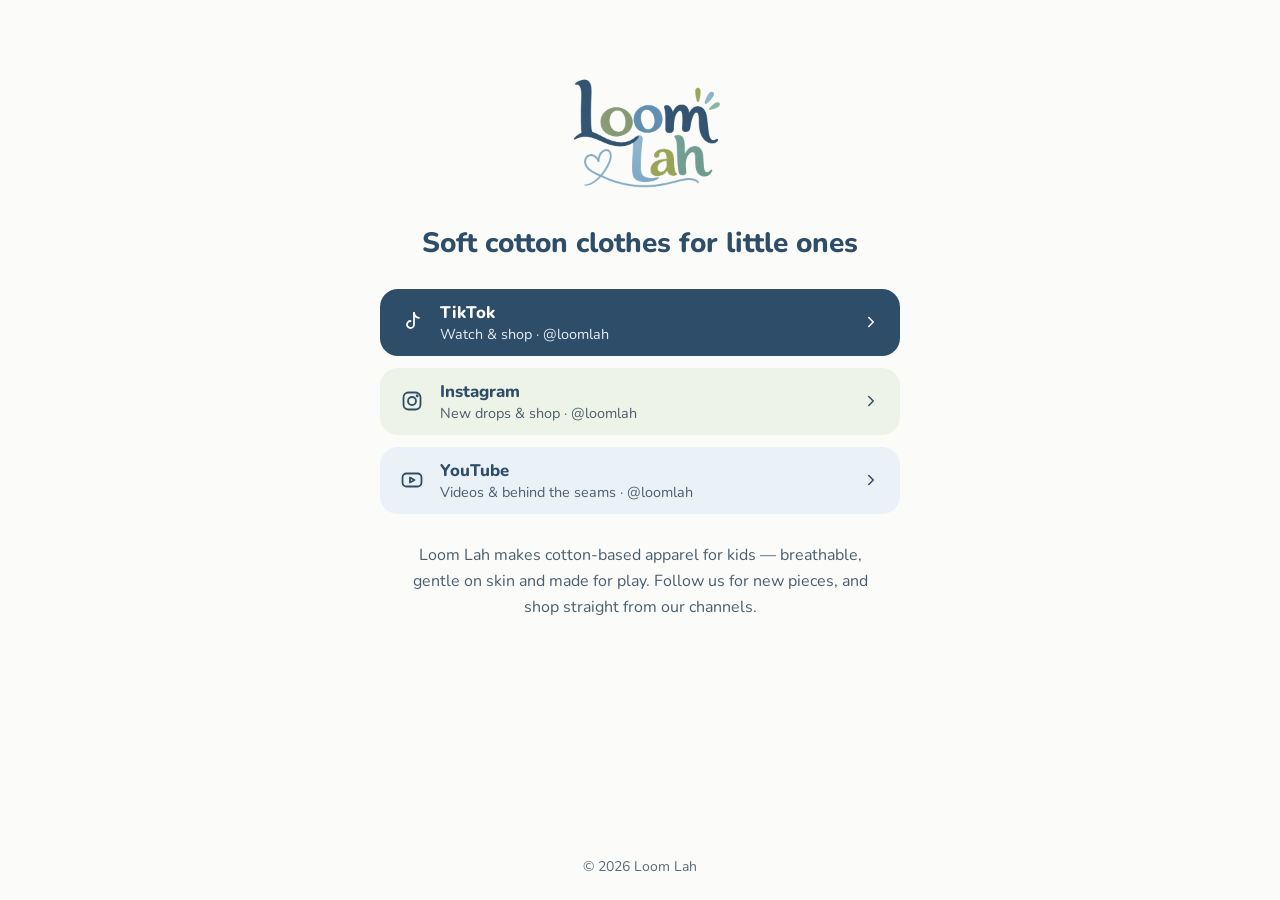
==== index.html @ f12053c3 "Static site" ====
<!doctype html>
<html lang="en">
<head>
<meta charset="utf-8">
<meta name="viewport" content="width=device-width, initial-scale=1">
<title>Loom Lah — Soft cotton clothes for kids</title>
<meta name="description" content="Loom Lah makes cotton-based apparel for kids. Follow and shop on TikTok, Instagram and YouTube.">
<link rel="icon" href="favicon.ico" sizes="any">
<link rel="icon" type="image/png" href="assets/favicon-32.png">
<link rel="apple-touch-icon" href="assets/apple-touch-icon.png">
<meta property="og:title" content="Loom Lah — Soft cotton clothes for kids">
<meta property="og:description" content="Cotton-based apparel for kids. Follow and shop on TikTok, Instagram and YouTube.">
<meta property="og:image" content="assets/og-image.png">
<meta property="og:type" content="website">
<meta name="twitter:card" content="summary_large_image">
<link rel="preconnect" href="https://fonts.googleapis.com">
<link rel="preconnect" href="https://fonts.gstatic.com" crossorigin>
<link rel="stylesheet" href="https://fonts.googleapis.com/css2?family=Nunito:wght@400;600;700;800&display=swap">
<style>
  :root{--ink:#2E4D69;--muted:#4A5E6E;--bg:#FBFCF9;--sage:#EEF3E8;--sky:#EAF1F7}
  *{box-sizing:border-box}
  body{margin:0;min-height:100vh;display:flex;flex-direction:column;background:var(--bg);color:var(--ink);font-family:'Nunito',system-ui,sans-serif}
  main{flex:1 0 auto;width:100%;max-width:560px;margin:0 auto;padding:48px 20px 40px;display:flex;flex-direction:column;align-items:center;gap:28px;text-align:center}
  .logo{width:160px;height:auto;display:block}
  h1{margin:0;font-size:1.75rem;line-height:1.25;font-weight:800}
  nav{width:100%;display:flex;flex-direction:column;gap:12px}
  .ch{display:flex;align-items:center;gap:16px;min-height:64px;padding:12px 20px;border-radius:18px;text-decoration:none;text-align:left;color:var(--ink);transition:transform .15s ease,box-shadow .15s ease}
  .ch:hover{transform:translateY(-2px);box-shadow:0 6px 18px rgba(46,77,105,.12)}
  .ch:focus-visible{outline:3px solid #8FB4D1;outline-offset:3px}
  .ch.primary{background:var(--ink);color:#fff}
  .ch.sage{background:var(--sage)}
  .ch.sky{background:var(--sky)}
  .ch svg{flex:none}
  .txt{flex:1;display:flex;flex-direction:column}
  .name{font-weight:800;font-size:1.05rem}
  .sub{font-size:.9rem;color:var(--muted)}
  .primary .sub{color:#E6EEF5}
  p{margin:0;font-size:1rem;line-height:1.65;color:var(--muted);max-width:460px}
  footer{padding:24px 20px;text-align:center;font-size:.875rem;color:#5A6B78}
  @media (prefers-reduced-motion:reduce){.ch{transition:none}.ch:hover{transform:none}}
</style>
</head>
<body>
<main>
  <img class="logo" src="assets/logo.png" alt="Loom Lah" width="160">
  <h1>Soft cotton clothes for little ones</h1>

  <nav aria-label="Loom Lah channels">
    <a class="ch primary" href="https://www.tiktok.com/@loomlah" target="_blank" rel="noopener">
      <svg width="24" height="24" viewBox="0 0 24 24" fill="none" stroke="currentColor" stroke-width="1.8" stroke-linecap="round" stroke-linejoin="round" aria-hidden="true"><path d="M14 3v11.5a3.5 3.5 0 1 1-3.5-3.5"/><path d="M14 3c.4 2.8 2.2 4.5 5 4.8"/></svg>
      <span class="txt"><span class="name">TikTok</span><span class="sub">Watch &amp; shop · @loomlah</span></span>
      <svg width="18" height="18" viewBox="0 0 24 24" fill="none" stroke="currentColor" stroke-width="2" stroke-linecap="round" stroke-linejoin="round" aria-hidden="true"><path d="M9 6l6 6-6 6"/></svg>
    </a>
    <a class="ch sage" href="https://www.instagram.com/loomlah" target="_blank" rel="noopener">
      <svg width="24" height="24" viewBox="0 0 24 24" fill="none" stroke="currentColor" stroke-width="1.8" stroke-linecap="round" stroke-linejoin="round" aria-hidden="true"><rect x="3.5" y="3.5" width="17" height="17" rx="5"/><circle cx="12" cy="12" r="4"/><circle cx="17.2" cy="6.8" r="0.6"/></svg>
      <span class="txt"><span class="name">Instagram</span><span class="sub">New drops &amp; shop · @loomlah</span></span>
      <svg width="18" height="18" viewBox="0 0 24 24" fill="none" stroke="currentColor" stroke-width="2" stroke-linecap="round" stroke-linejoin="round" aria-hidden="true"><path d="M9 6l6 6-6 6"/></svg>
    </a>
    <a class="ch sky" href="https://www.youtube.com/@loomlah" target="_blank" rel="noopener">
      <svg width="24" height="24" viewBox="0 0 24 24" fill="none" stroke="currentColor" stroke-width="1.8" stroke-linecap="round" stroke-linejoin="round" aria-hidden="true"><rect x="2.5" y="5.5" width="19" height="13" rx="4"/><path d="M10 9.5v5l4.5-2.5z"/></svg>
      <span class="txt"><span class="name">YouTube</span><span class="sub">Videos &amp; behind the seams · @loomlah</span></span>
      <svg width="18" height="18" viewBox="0 0 24 24" fill="none" stroke="currentColor" stroke-width="2" stroke-linecap="round" stroke-linejoin="round" aria-hidden="true"><path d="M9 6l6 6-6 6"/></svg>
    </a>
  </nav>

  <p>Loom Lah makes cotton-based apparel for kids — breathable, gentle on skin and made for play. Follow us for new pieces, and shop straight from our channels.</p>
</main>
<footer>© 2026 Loom Lah</footer>
</body>
</html>
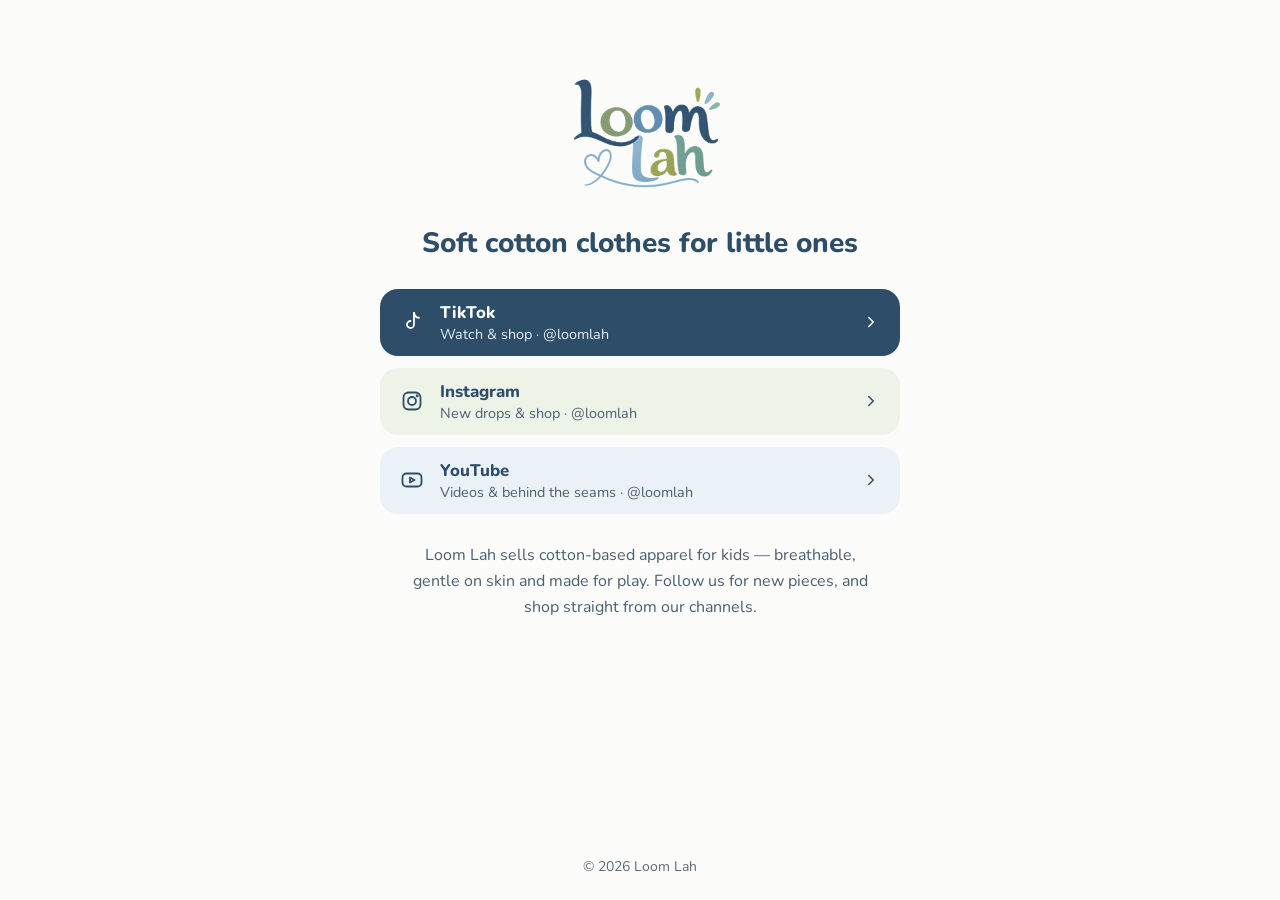
==== commit 3f4ab765: "Update index.html" ====
--- a/index.html
+++ b/index.html
@@ -63,7 +63,7 @@
     </a>
   </nav>
 
-  <p>Loom Lah makes cotton-based apparel for kids — breathable, gentle on skin and made for play. Follow us for new pieces, and shop straight from our channels.</p>
+  <p>Loom Lah sells cotton-based apparel for kids — breathable, gentle on skin and made for play. Follow us for new pieces, and shop straight from our channels.</p>
 </main>
 <footer>© 2026 Loom Lah</footer>
 </body>
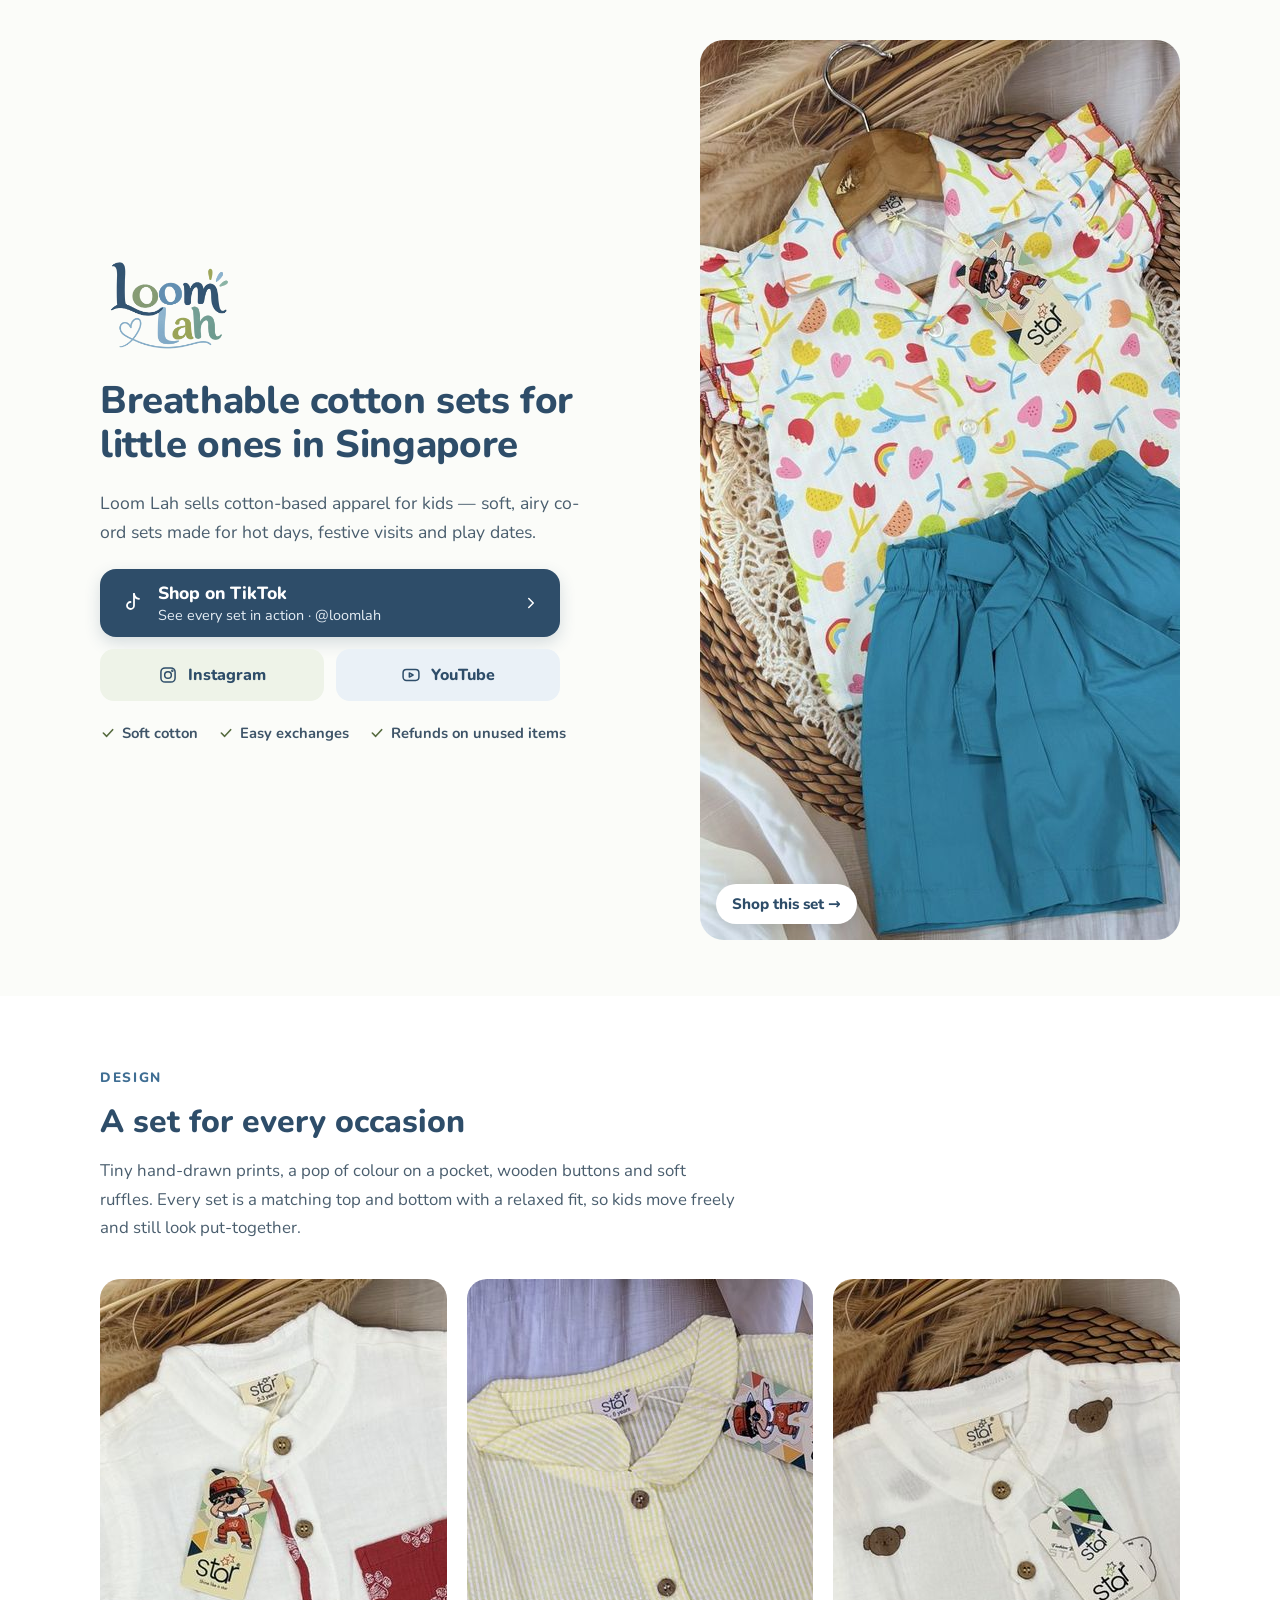
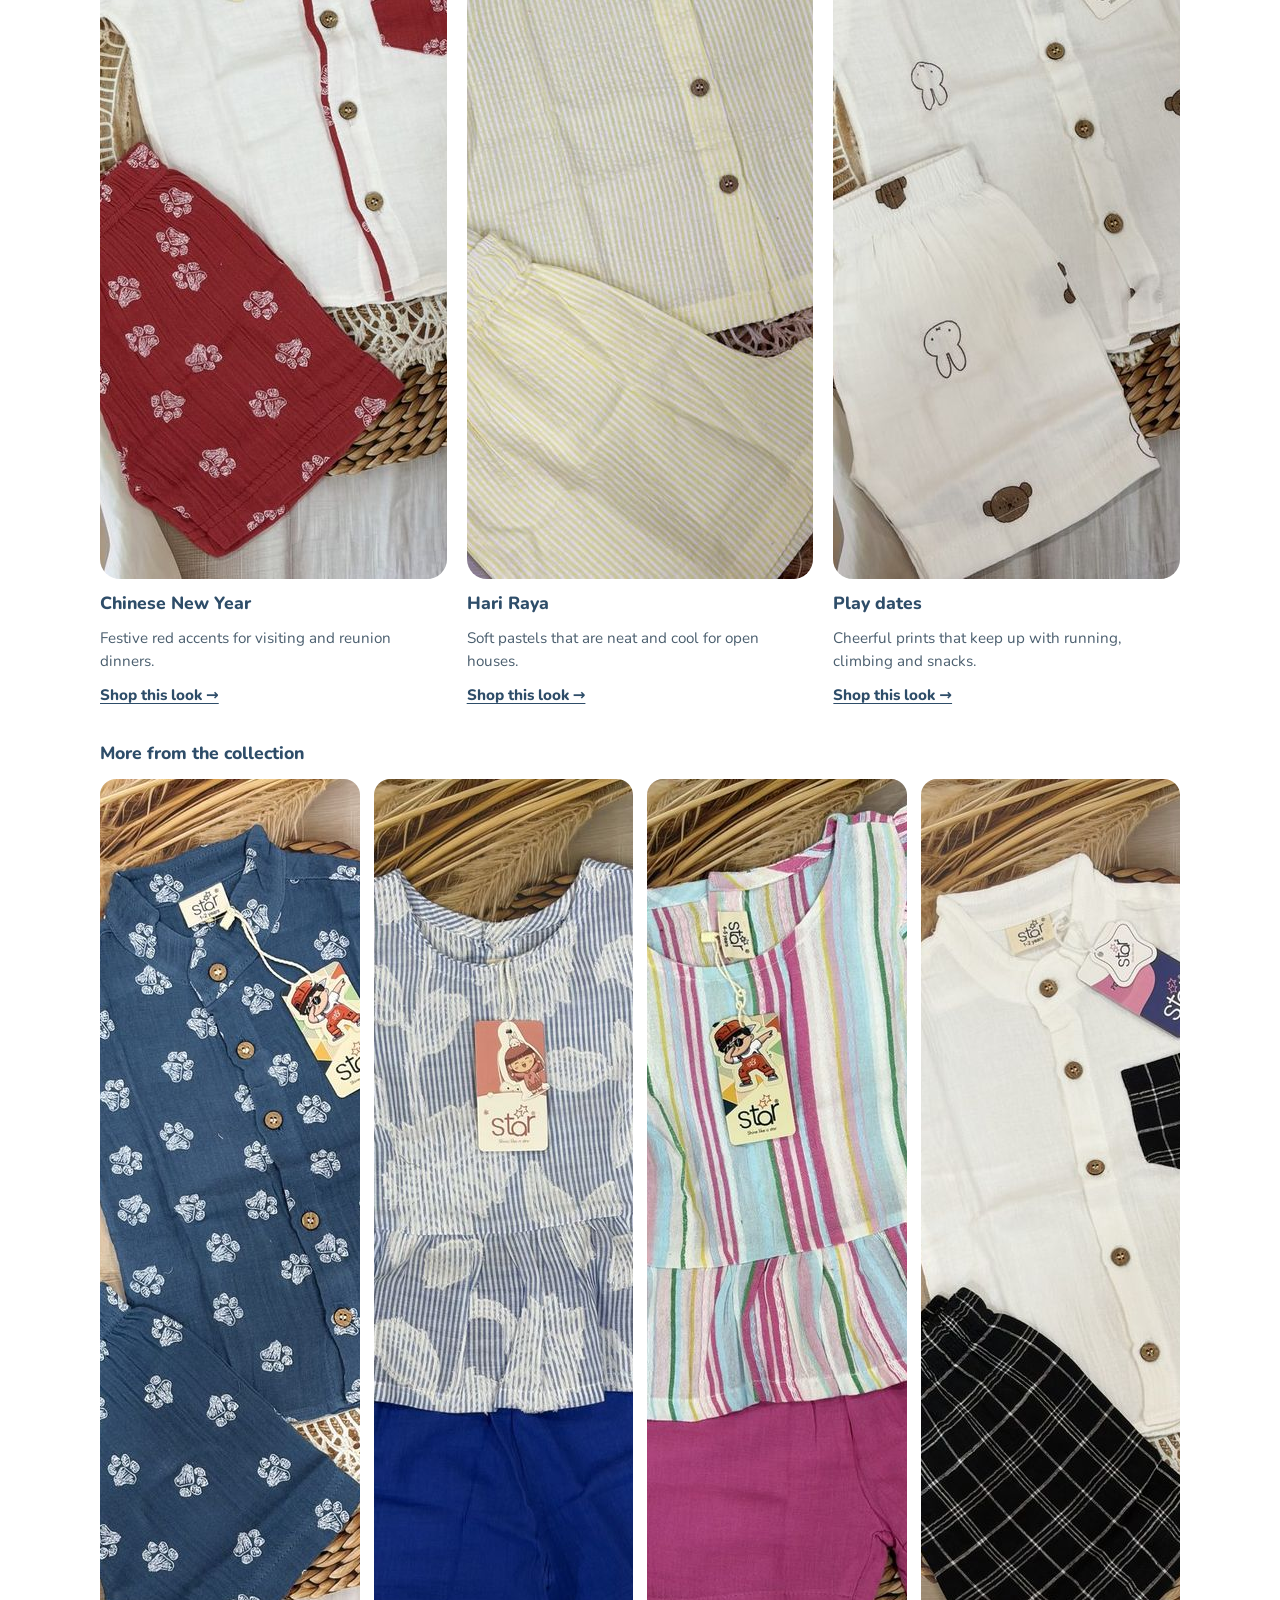
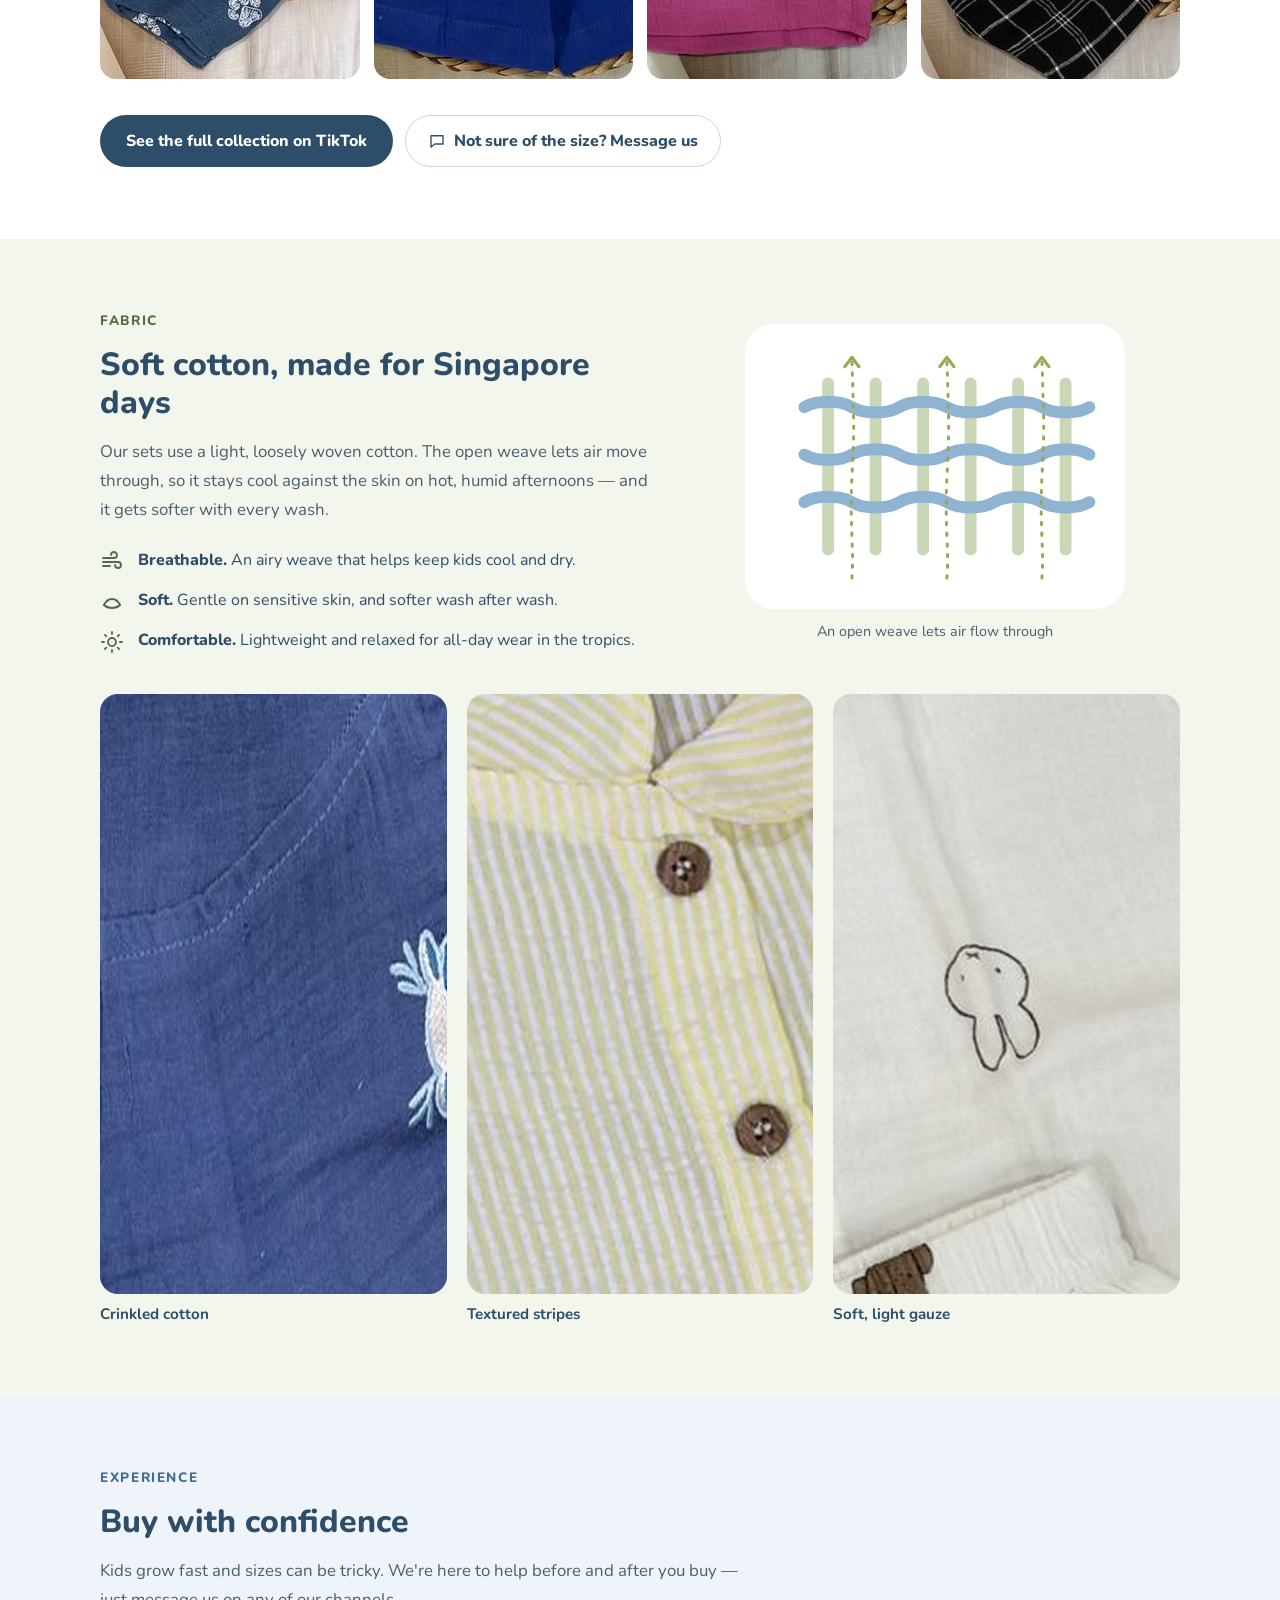
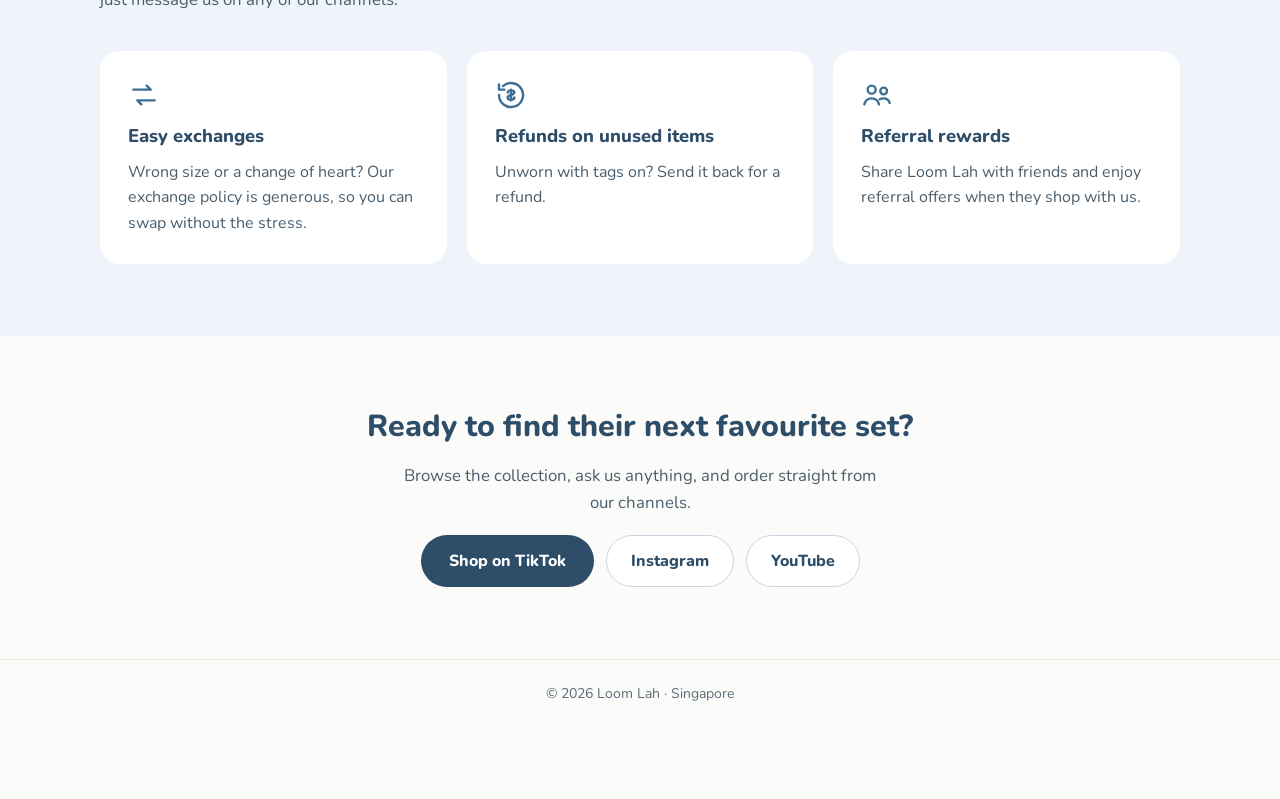
==== commit 2ab91757: "Site optimized for conversion" ====
--- a/index.html
+++ b/index.html
@@ -3,68 +3,204 @@
 <head>
 <meta charset="utf-8">
 <meta name="viewport" content="width=device-width, initial-scale=1">
-<title>Loom Lah — Soft cotton clothes for kids</title>
-<meta name="description" content="Loom Lah makes cotton-based apparel for kids. Follow and shop on TikTok, Instagram and YouTube.">
+<title>Loom Lah — Breathable cotton sets for kids in Singapore</title>
+<meta name="description" content="Soft, breathable cotton co-ord sets for kids in Singapore — for CNY, Hari Raya and play dates. Easy exchanges. Shop on TikTok and Instagram.">
 <link rel="icon" href="favicon.ico" sizes="any">
 <link rel="icon" type="image/png" href="assets/favicon-32.png">
 <link rel="apple-touch-icon" href="assets/apple-touch-icon.png">
-<meta property="og:title" content="Loom Lah — Soft cotton clothes for kids">
-<meta property="og:description" content="Cotton-based apparel for kids. Follow and shop on TikTok, Instagram and YouTube.">
-<meta property="og:image" content="assets/og-image.png">
+<meta name="theme-color" content="#2E4D69">
+<!-- Replace https://YOUR-DOMAIN with your real address so link previews show the image -->
+<link rel="canonical" href="https://YOUR-DOMAIN/">
+<meta property="og:url" content="https://YOUR-DOMAIN/">
+<meta property="og:title" content="Loom Lah — Breathable cotton sets for kids">
+<meta property="og:description" content="Soft cotton co-ord sets for kids in Singapore. Shop on TikTok and Instagram.">
+<meta property="og:image" content="https://YOUR-DOMAIN/assets/og-image.png">
 <meta property="og:type" content="website">
 <meta name="twitter:card" content="summary_large_image">
+<link rel="preload" as="image" href="assets/img/playdate-fruit-set.jpg" fetchpriority="high">
 <link rel="preconnect" href="https://fonts.googleapis.com">
 <link rel="preconnect" href="https://fonts.gstatic.com" crossorigin>
 <link rel="stylesheet" href="https://fonts.googleapis.com/css2?family=Nunito:wght@400;600;700;800&display=swap">
+<script type="application/ld+json">
+{"@context":"https://schema.org","@type":"ClothingStore","name":"Loom Lah","description":"Cotton-based apparel for kids","areaServed":"Singapore","logo":"https://YOUR-DOMAIN/assets/logo.png","sameAs":["https://www.tiktok.com/@loomlah","https://www.instagram.com/loomlah","https://www.youtube.com/@loomlah"]}
+</script>
+<!-- ANALYTICS: paste your Google Analytics or Plausible snippet here.
+     Every shop/social button carries data-cta="tiktok|instagram|instagram_dm|youtube",
+     and the script at the bottom of the page reports each click as a "cta_click" event. -->
 <style>
-  :root{--ink:#2E4D69;--muted:#4A5E6E;--bg:#FBFCF9;--sage:#EEF3E8;--sky:#EAF1F7}
-  *{box-sizing:border-box}
-  body{margin:0;min-height:100vh;display:flex;flex-direction:column;background:var(--bg);color:var(--ink);font-family:'Nunito',system-ui,sans-serif}
-  main{flex:1 0 auto;width:100%;max-width:560px;margin:0 auto;padding:48px 20px 40px;display:flex;flex-direction:column;align-items:center;gap:28px;text-align:center}
-  .logo{width:160px;height:auto;display:block}
-  h1{margin:0;font-size:1.75rem;line-height:1.25;font-weight:800}
-  nav{width:100%;display:flex;flex-direction:column;gap:12px}
-  .ch{display:flex;align-items:center;gap:16px;min-height:64px;padding:12px 20px;border-radius:18px;text-decoration:none;text-align:left;color:var(--ink);transition:transform .15s ease,box-shadow .15s ease}
-  .ch:hover{transform:translateY(-2px);box-shadow:0 6px 18px rgba(46,77,105,.12)}
-  .ch:focus-visible{outline:3px solid #8FB4D1;outline-offset:3px}
-  .ch.primary{background:var(--ink);color:#fff}
-  .ch.sage{background:var(--sage)}
-  .ch.sky{background:var(--sky)}
-  .ch svg{flex:none}
-  .txt{flex:1;display:flex;flex-direction:column}
-  .name{font-weight:800;font-size:1.05rem}
-  .sub{font-size:.9rem;color:var(--muted)}
-  .primary .sub{color:#E6EEF5}
-  p{margin:0;font-size:1rem;line-height:1.65;color:var(--muted);max-width:460px}
-  footer{padding:24px 20px;text-align:center;font-size:.875rem;color:#5A6B78}
-  @media (prefers-reduced-motion:reduce){.ch{transition:none}.ch:hover{transform:none}}
+*{box-sizing:border-box}
+html{scroll-behavior:smooth}
+body{margin:0;background:#FBFCF9}
+a{color:#2E4D69;transition:transform .15s ease,box-shadow .15s ease,opacity .15s ease}
+a:hover{color:inherit}
+a[data-cta]:hover{transform:translateY(-2px)}
+a[data-cta] img{transition:opacity .15s ease}
+a[data-cta]:hover img{opacity:.92}
+a:focus-visible{outline:3px solid #8FB4D1;outline-offset:3px}
+.mbar{display:flex}
+@media (min-width:900px){.mbar{display:none}}
+@media (prefers-reduced-motion:reduce){html{scroll-behavior:auto}a{transition:none}a[data-cta]:hover{transform:none}}
 </style>
 </head>
 <body>
-<main>
-  <img class="logo" src="assets/logo.png" alt="Loom Lah" width="160">
-  <h1>Soft cotton clothes for little ones</h1>
-
-  <nav aria-label="Loom Lah channels">
-    <a class="ch primary" href="https://www.tiktok.com/@loomlah" target="_blank" rel="noopener">
-      <svg width="24" height="24" viewBox="0 0 24 24" fill="none" stroke="currentColor" stroke-width="1.8" stroke-linecap="round" stroke-linejoin="round" aria-hidden="true"><path d="M14 3v11.5a3.5 3.5 0 1 1-3.5-3.5"/><path d="M14 3c.4 2.8 2.2 4.5 5 4.8"/></svg>
-      <span class="txt"><span class="name">TikTok</span><span class="sub">Watch &amp; shop · @loomlah</span></span>
-      <svg width="18" height="18" viewBox="0 0 24 24" fill="none" stroke="currentColor" stroke-width="2" stroke-linecap="round" stroke-linejoin="round" aria-hidden="true"><path d="M9 6l6 6-6 6"/></svg>
-    </a>
-    <a class="ch sage" href="https://www.instagram.com/loomlah" target="_blank" rel="noopener">
-      <svg width="24" height="24" viewBox="0 0 24 24" fill="none" stroke="currentColor" stroke-width="1.8" stroke-linecap="round" stroke-linejoin="round" aria-hidden="true"><rect x="3.5" y="3.5" width="17" height="17" rx="5"/><circle cx="12" cy="12" r="4"/><circle cx="17.2" cy="6.8" r="0.6"/></svg>
-      <span class="txt"><span class="name">Instagram</span><span class="sub">New drops &amp; shop · @loomlah</span></span>
-      <svg width="18" height="18" viewBox="0 0 24 24" fill="none" stroke="currentColor" stroke-width="2" stroke-linecap="round" stroke-linejoin="round" aria-hidden="true"><path d="M9 6l6 6-6 6"/></svg>
-    </a>
-    <a class="ch sky" href="https://www.youtube.com/@loomlah" target="_blank" rel="noopener">
-      <svg width="24" height="24" viewBox="0 0 24 24" fill="none" stroke="currentColor" stroke-width="1.8" stroke-linecap="round" stroke-linejoin="round" aria-hidden="true"><rect x="2.5" y="5.5" width="19" height="13" rx="4"/><path d="M10 9.5v5l4.5-2.5z"/></svg>
-      <span class="txt"><span class="name">YouTube</span><span class="sub">Videos &amp; behind the seams · @loomlah</span></span>
-      <svg width="18" height="18" viewBox="0 0 24 24" fill="none" stroke="currentColor" stroke-width="2" stroke-linecap="round" stroke-linejoin="round" aria-hidden="true"><path d="M9 6l6 6-6 6"/></svg>
-    </a>
-  </nav>
-
-  <p>Loom Lah sells cotton-based apparel for kids — breathable, gentle on skin and made for play. Follow us for new pieces, and shop straight from our channels.</p>
-</main>
-<footer>© 2026 Loom Lah</footer>
+<div style="min-height: 100vh; background: #FBFCF9; color: #2E4D69; font-family: 'Nunito', system-ui, sans-serif; display: flex; flex-direction: column">
+
+<header style="padding: 40px 20px 56px">
+<div style="max-width: 1080px; margin: 0 auto; display: flex; flex-wrap: wrap; gap: 40px; align-items: center">
+<div style="flex: 1 1 420px; min-width: 0; display: flex; flex-direction: column; gap: 22px">
+<img src="assets/logo.png" width="128" height="120" alt="Loom Lah" style="width: 128px; height: auto; display: block">
+<h1 style="margin: 0; font-size: 2.4rem; line-height: 1.15; font-weight: 800; color: #2E4D69; letter-spacing: -0.01em">Breathable cotton sets for little ones in Singapore</h1>
+<p style="margin: 0; font-size: 1.1rem; line-height: 1.65; color: #4A5E6E; max-width: 480px">Loom Lah sells cotton-based apparel for kids — soft, airy co-ord sets made for hot days, festive visits and play dates.</p>
+<nav aria-label="Shop Loom Lah" style="display: flex; flex-direction: column; gap: 12px; max-width: 460px">
+<a data-cta="tiktok" href="https://www.tiktok.com/@loomlah" target="_blank" rel="noopener" style="display: flex; align-items: center; gap: 14px; min-height: 60px; box-sizing: border-box; padding: 12px 20px; border-radius: 16px; background: #2E4D69; color: #FFFFFF; text-decoration: none; box-shadow: 0 6px 16px rgba(46,77,105,0.18)">
+<svg width="24" height="24" viewBox="0 0 24 24" fill="none" stroke="currentColor" stroke-width="1.8" stroke-linecap="round" stroke-linejoin="round" aria-hidden="true"><path d="M14 3v11.5a3.5 3.5 0 1 1-3.5-3.5"></path><path d="M14 3c.4 2.8 2.2 4.5 5 4.8"></path></svg>
+<span style="flex: 1; display: flex; flex-direction: column"><span style="font-weight: 800; font-size: 1.1rem">Shop on TikTok</span><span style="font-size: 0.9rem; color: #E6EEF5">See every set in action · @loomlah</span></span>
+<svg width="18" height="18" viewBox="0 0 24 24" fill="none" stroke="currentColor" stroke-width="2" stroke-linecap="round" stroke-linejoin="round" aria-hidden="true"><path d="M9 6l6 6-6 6"></path></svg>
+</a>
+<div style="display: flex; flex-wrap: wrap; gap: 12px">
+<a data-cta="instagram" href="https://www.instagram.com/loomlah" target="_blank" rel="noopener" style="flex: 1 1 180px; display: flex; align-items: center; justify-content: center; gap: 10px; min-height: 52px; box-sizing: border-box; padding: 0 16px; border-radius: 14px; background: #EEF3E8; color: #2E4D69; text-decoration: none; font-weight: 800">
+<svg width="20" height="20" viewBox="0 0 24 24" fill="none" stroke="currentColor" stroke-width="1.8" stroke-linecap="round" stroke-linejoin="round" aria-hidden="true"><rect x="3.5" y="3.5" width="17" height="17" rx="5"></rect><circle cx="12" cy="12" r="4"></circle><circle cx="17.2" cy="6.8" r="0.6"></circle></svg>Instagram</a>
+<a data-cta="youtube" href="https://www.youtube.com/@loomlah" target="_blank" rel="noopener" style="flex: 1 1 180px; display: flex; align-items: center; justify-content: center; gap: 10px; min-height: 52px; box-sizing: border-box; padding: 0 16px; border-radius: 14px; background: #EAF1F7; color: #2E4D69; text-decoration: none; font-weight: 800">
+<svg width="20" height="20" viewBox="0 0 24 24" fill="none" stroke="currentColor" stroke-width="1.8" stroke-linecap="round" stroke-linejoin="round" aria-hidden="true"><rect x="2.5" y="5.5" width="19" height="13" rx="4"></rect><path d="M10 9.5v5l4.5-2.5z"></path></svg>YouTube</a>
+</div>
+</nav>
+<ul aria-label="Why parents choose Loom Lah" style="margin: 0; padding: 0; list-style: none; display: flex; flex-wrap: wrap; gap: 8px 20px; font-size: 0.92rem; font-weight: 700; color: #3E5468">
+<li style="display: flex; align-items: center; gap: 6px"><svg width="16" height="16" viewBox="0 0 24 24" fill="none" stroke="#566B3F" stroke-width="2.4" stroke-linecap="round" stroke-linejoin="round" aria-hidden="true"><path d="M5 12l5 5 9-10"></path></svg>Soft cotton</li>
+<li style="display: flex; align-items: center; gap: 6px"><svg width="16" height="16" viewBox="0 0 24 24" fill="none" stroke="#566B3F" stroke-width="2.4" stroke-linecap="round" stroke-linejoin="round" aria-hidden="true"><path d="M5 12l5 5 9-10"></path></svg>Easy exchanges</li>
+<li style="display: flex; align-items: center; gap: 6px"><svg width="16" height="16" viewBox="0 0 24 24" fill="none" stroke="#566B3F" stroke-width="2.4" stroke-linecap="round" stroke-linejoin="round" aria-hidden="true"><path d="M5 12l5 5 9-10"></path></svg>Refunds on unused items</li>
+</ul>
+</div>
+<a data-cta="tiktok" href="https://www.tiktok.com/@loomlah" target="_blank" rel="noopener" aria-label="Shop the fruit-print set on TikTok" style="flex: 1 1 340px; min-width: 0; max-width: 520px; display: block; position: relative; text-decoration: none">
+<img loading="lazy" width="720" height="900" src="assets/img/playdate-fruit-set.jpg" width="720" height="900" fetchpriority="high" alt="Fruit-print ruffle-sleeve top with teal bow shorts" style="width: 100%; aspect-ratio: 4 / 5; object-fit: cover; border-radius: 24px; display: block">
+<span style="position: absolute; left: 16px; bottom: 16px; padding: 10px 16px; border-radius: 999px; background: #FFFFFF; color: #2E4D69; font-weight: 800; font-size: 0.95rem; box-shadow: 0 4px 14px rgba(0,0,0,0.12)">Shop this set →</span>
+</a>
+</div>
+</header>
+
+<section id="design" aria-labelledby="design-h" style="background: #FFFFFF; padding: 72px 20px">
+<div style="max-width: 1080px; margin: 0 auto; display: flex; flex-direction: column; gap: 36px">
+<div style="max-width: 640px; display: flex; flex-direction: column; gap: 16px">
+<span style="font-size: 0.85rem; font-weight: 800; letter-spacing: 0.12em; text-transform: uppercase; color: #3F6E93">Design</span>
+<h2 id="design-h" style="margin: 0; font-size: 2rem; line-height: 1.2; font-weight: 800; color: #2E4D69">A set for every occasion</h2>
+<p style="margin: 0; font-size: 1.05rem; line-height: 1.7; color: #4A5E6E">Tiny hand-drawn prints, a pop of colour on a pocket, wooden buttons and soft ruffles. Every set is a matching top and bottom with a relaxed fit, so kids move freely and still look put-together.</p>
+</div>
+<div style="display: flex; flex-wrap: wrap; gap: 20px">
+<a data-cta="tiktok" href="https://www.tiktok.com/@loomlah" target="_blank" rel="noopener" style="flex: 1 1 280px; min-width: 0; display: flex; flex-direction: column; gap: 12px; text-decoration: none; color: #2E4D69"><img loading="lazy" width="720" height="900" src="assets/img/cny-red-set.jpg" alt="White shirt with red pocket and red floral shorts set" style="width: 100%; aspect-ratio: 4 / 5; object-fit: cover; border-radius: 20px; display: block"><span style="font-size: 1.1rem; font-weight: 800">Chinese New Year</span><span style="font-size: 0.95rem; line-height: 1.5; color: #4A5E6E">Festive red accents for visiting and reunion dinners.</span><span style="font-size: 0.95rem; font-weight: 800; color: #2E4D69; text-decoration: underline; text-underline-offset: 3px">Shop this look →</span></a>
+<a data-cta="tiktok" href="https://www.tiktok.com/@loomlah" target="_blank" rel="noopener" style="flex: 1 1 280px; min-width: 0; display: flex; flex-direction: column; gap: 12px; text-decoration: none; color: #2E4D69"><img loading="lazy" width="720" height="900" src="assets/img/raya-pastel-set.jpg" alt="Pale yellow striped shirt and shorts set with wooden buttons" style="width: 100%; aspect-ratio: 4 / 5; object-fit: cover; border-radius: 20px; display: block"><span style="font-size: 1.1rem; font-weight: 800">Hari Raya</span><span style="font-size: 0.95rem; line-height: 1.5; color: #4A5E6E">Soft pastels that are neat and cool for open houses.</span><span style="font-size: 0.95rem; font-weight: 800; color: #2E4D69; text-decoration: underline; text-underline-offset: 3px">Shop this look →</span></a>
+<a data-cta="tiktok" href="https://www.tiktok.com/@loomlah" target="_blank" rel="noopener" style="flex: 1 1 280px; min-width: 0; display: flex; flex-direction: column; gap: 12px; text-decoration: none; color: #2E4D69"><img loading="lazy" width="720" height="900" src="assets/img/bear-bunny-set.jpg" alt="White set with tiny bear and bunny prints" style="width: 100%; aspect-ratio: 4 / 5; object-fit: cover; border-radius: 20px; display: block"><span style="font-size: 1.1rem; font-weight: 800">Play dates</span><span style="font-size: 0.95rem; line-height: 1.5; color: #4A5E6E">Cheerful prints that keep up with running, climbing and snacks.</span><span style="font-size: 0.95rem; font-weight: 800; color: #2E4D69; text-decoration: underline; text-underline-offset: 3px">Shop this look →</span></a>
+</div>
+<div style="display: flex; flex-direction: column; gap: 14px">
+<h3 style="margin: 0; font-size: 1.1rem; font-weight: 800; color: #2E4D69">More from the collection</h3>
+<div style="display: flex; flex-wrap: wrap; gap: 14px">
+<a data-cta="tiktok" href="https://www.tiktok.com/@loomlah" target="_blank" rel="noopener" aria-label="Shop the denim-blue flower-print set on TikTok" style="flex: 1 1 200px; min-width: 0; display: block"><img loading="lazy" width="720" height="900" src="assets/img/blue-flower-set.jpg" alt="Denim-blue set with white flower print" style="width: 100%; aspect-ratio: 4 / 5; object-fit: cover; border-radius: 16px; display: block"></a>
+<a data-cta="tiktok" href="https://www.tiktok.com/@loomlah" target="_blank" rel="noopener" aria-label="Shop the leaf-print peplum set on TikTok" style="flex: 1 1 200px; min-width: 0; display: block"><img loading="lazy" width="720" height="900" src="assets/img/leaf-peplum-set.jpg" alt="Blue leaf-print peplum top with royal blue shorts" style="width: 100%; aspect-ratio: 4 / 5; object-fit: cover; border-radius: 16px; display: block"></a>
+<a data-cta="tiktok" href="https://www.tiktok.com/@loomlah" target="_blank" rel="noopener" aria-label="Shop the stripe ruffle set on TikTok" style="flex: 1 1 200px; min-width: 0; display: block"><img loading="lazy" width="720" height="900" src="assets/img/stripe-ruffle-set.jpg" alt="Multicolour stripe ruffle top with pink shorts" style="width: 100%; aspect-ratio: 4 / 5; object-fit: cover; border-radius: 16px; display: block"></a>
+<a data-cta="tiktok" href="https://www.tiktok.com/@loomlah" target="_blank" rel="noopener" aria-label="Shop the check-pocket set on TikTok" style="flex: 1 1 200px; min-width: 0; display: block"><img loading="lazy" width="720" height="900" src="assets/img/check-pocket-set.jpg" alt="White shirt with black check pocket and check shorts" style="width: 100%; aspect-ratio: 4 / 5; object-fit: cover; border-radius: 16px; display: block"></a>
+</div>
+</div>
+<div style="display: flex; flex-wrap: wrap; gap: 12px; align-items: center">
+<a data-cta="tiktok" href="https://www.tiktok.com/@loomlah" target="_blank" rel="noopener" style="display: inline-flex; align-items: center; min-height: 52px; box-sizing: border-box; padding: 0 26px; border-radius: 999px; background: #2E4D69; color: #FFFFFF; text-decoration: none; font-weight: 800; font-size: 1rem">See the full collection on TikTok</a>
+<a data-cta="instagram_dm" href="https://ig.me/m/loomlah" target="_blank" rel="noopener" style="display: inline-flex; align-items: center; gap: 8px; min-height: 52px; box-sizing: border-box; padding: 0 22px; border-radius: 999px; border: 1.5px solid #C9D6E2; background: #FFFFFF; color: #2E4D69; text-decoration: none; font-weight: 800; font-size: 1rem"><svg width="18" height="18" viewBox="0 0 24 24" fill="none" stroke="currentColor" stroke-width="1.8" stroke-linecap="round" stroke-linejoin="round" aria-hidden="true"><path d="M4 5h16v11H9l-5 4z"></path></svg>Not sure of the size? Message us</a>
+</div>
+</div>
+</section>
+
+<section id="fabric" aria-labelledby="fabric-h" style="background: #F2F6EC; padding: 72px 20px">
+<div style="max-width: 1080px; margin: 0 auto; display: flex; flex-direction: column; gap: 40px">
+<div style="display: flex; flex-wrap: wrap; gap: 40px; align-items: center">
+<div style="flex: 1 1 380px; min-width: 0; display: flex; flex-direction: column; gap: 16px">
+<span style="font-size: 0.85rem; font-weight: 800; letter-spacing: 0.12em; text-transform: uppercase; color: #566B3F">Fabric</span>
+<h2 id="fabric-h" style="margin: 0; font-size: 2rem; line-height: 1.2; font-weight: 800; color: #2E4D69">Soft cotton, made for Singapore days</h2>
+<p style="margin: 0; font-size: 1.05rem; line-height: 1.7; color: #4A5E6E">Our sets use a light, loosely woven cotton. The open weave lets air move through, so it stays cool against the skin on hot, humid afternoons — and it gets softer with every wash.</p>
+<ul style="margin: 8px 0 0; padding: 0; list-style: none; display: flex; flex-direction: column; gap: 14px">
+<li style="display: flex; gap: 14px; align-items: flex-start"><svg width="24" height="24" viewBox="0 0 24 24" fill="none" stroke="#566B3F" stroke-width="1.8" stroke-linecap="round" stroke-linejoin="round" aria-hidden="true" style="flex: none; margin-top: 2px"><path d="M3 8h11a3 3 0 1 0-3-3"></path><path d="M3 12h15a3 3 0 1 1-3 3"></path><path d="M3 16h7"></path></svg><span style="font-size: 1rem; line-height: 1.55; color: #2E4D69"><strong style="font-weight: 800">Breathable.</strong> An airy weave that helps keep kids cool and dry.</span></li>
+<li style="display: flex; gap: 14px; align-items: flex-start"><svg width="24" height="24" viewBox="0 0 24 24" fill="none" stroke="#566B3F" stroke-width="1.8" stroke-linecap="round" stroke-linejoin="round" aria-hidden="true" style="flex: none; margin-top: 2px"><path d="M4 15c2-4 5-6 8-6s6 2 8 6"></path><path d="M4 15c2 2 5 3 8 3s6-1 8-3"></path></svg><span style="font-size: 1rem; line-height: 1.55; color: #2E4D69"><strong style="font-weight: 800">Soft.</strong> Gentle on sensitive skin, and softer wash after wash.</span></li>
+<li style="display: flex; gap: 14px; align-items: flex-start"><svg width="24" height="24" viewBox="0 0 24 24" fill="none" stroke="#566B3F" stroke-width="1.8" stroke-linecap="round" stroke-linejoin="round" aria-hidden="true" style="flex: none; margin-top: 2px"><circle cx="12" cy="12" r="4"></circle><path d="M12 2v2M12 20v2M2 12h2M20 12h2M4.9 4.9l1.4 1.4M17.7 17.7l1.4 1.4M4.9 19.1l1.4-1.4M17.7 6.3l1.4-1.4"></path></svg><span style="font-size: 1rem; line-height: 1.55; color: #2E4D69"><strong style="font-weight: 800">Comfortable.</strong> Lightweight and relaxed for all-day wear in the tropics.</span></li>
+</ul>
+</div>
+<figure style="flex: 1 1 320px; min-width: 0; margin: 0; display: flex; flex-direction: column; align-items: center; gap: 12px">
+<svg viewBox="0 0 320 240" role="img" aria-label="Illustration of an open cotton weave with air flowing through the gaps" style="width: 100%; max-width: 380px; height: auto; display: block">
+<rect x="0" y="0" width="320" height="240" rx="24" fill="#FFFFFF"></rect>
+<g stroke="#C9D7B6" stroke-width="10" stroke-linecap="round">
+<path d="M70 50v140M110 50v140M150 50v140M190 50v140M230 50v140M270 50v140" fill="none"></path>
+</g>
+<g fill="none" stroke="#8FB4D1" stroke-width="10" stroke-linecap="round">
+<path d="M50 70 C 60 64, 80 64, 90 70 S 120 76, 130 70 S 160 64, 170 70 S 200 76, 210 70 S 240 64, 250 70 S 280 76, 290 70"></path>
+<path d="M50 110 C 60 116, 80 116, 90 110 S 120 104, 130 110 S 160 116, 170 110 S 200 104, 210 110 S 240 116, 250 110 S 280 104, 290 110"></path>
+<path d="M50 150 C 60 144, 80 144, 90 150 S 120 156, 130 150 S 160 144, 170 150 S 200 156, 210 150 S 240 144, 250 150 S 280 156, 290 150"></path>
+</g>
+<g fill="none" stroke="#9AA853" stroke-width="2.5" stroke-linecap="round" stroke-dasharray="2 7">
+<path d="M90 214 C 92 190, 88 170, 90 130 S 92 90, 90 30"></path>
+<path d="M170 214 C 172 190, 168 170, 170 130 S 172 90, 170 30"></path>
+<path d="M250 214 C 252 190, 248 170, 250 130 S 252 90, 250 30"></path>
+</g>
+<g fill="none" stroke="#9AA853" stroke-width="2.5" stroke-linecap="round" stroke-linejoin="round">
+<path d="M84 36l6-8 6 8M164 36l6-8 6 8M244 36l6-8 6 8"></path>
+</g>
+</svg>
+<figcaption style="font-size: 0.9rem; color: #4A5E6E">An open weave lets air flow through</figcaption>
+</figure>
+</div>
+<div style="display: flex; flex-wrap: wrap; gap: 20px">
+<figure style="flex: 1 1 240px; min-width: 0; margin: 0; display: flex; flex-direction: column; gap: 10px"><img loading="lazy" width="600" height="600" src="assets/img/fabric-blue.jpg" alt="Close-up of crinkled blue cotton with a small embroidered motif" style="width: 100%; aspect-ratio: 1 / 1; object-fit: cover; border-radius: 18px; display: block"><figcaption style="font-size: 0.95rem; font-weight: 700; color: #2E4D69">Crinkled cotton</figcaption></figure>
+<figure style="flex: 1 1 240px; min-width: 0; margin: 0; display: flex; flex-direction: column; gap: 10px"><img loading="lazy" width="600" height="600" src="assets/img/fabric-yellow.jpg" alt="Close-up of a pale yellow striped textured cotton collar with wooden buttons" style="width: 100%; aspect-ratio: 1 / 1; object-fit: cover; border-radius: 18px; display: block"><figcaption style="font-size: 0.95rem; font-weight: 700; color: #2E4D69">Textured stripes</figcaption></figure>
+<figure style="flex: 1 1 240px; min-width: 0; margin: 0; display: flex; flex-direction: column; gap: 10px"><img loading="lazy" width="600" height="600" src="assets/img/fabric-white.jpg" alt="Close-up of soft white cotton gauze with a hand-drawn bunny print" style="width: 100%; aspect-ratio: 1 / 1; object-fit: cover; border-radius: 18px; display: block"><figcaption style="font-size: 0.95rem; font-weight: 700; color: #2E4D69">Soft, light gauze</figcaption></figure>
+</div>
+</div>
+</section>
+
+<section id="experience" aria-labelledby="experience-h" style="background: #EEF4F9; padding: 72px 20px">
+<div style="max-width: 1080px; margin: 0 auto; display: flex; flex-direction: column; gap: 36px">
+<div style="max-width: 640px; display: flex; flex-direction: column; gap: 16px">
+<span style="font-size: 0.85rem; font-weight: 800; letter-spacing: 0.12em; text-transform: uppercase; color: #3F6E93">Experience</span>
+<h2 id="experience-h" style="margin: 0; font-size: 2rem; line-height: 1.2; font-weight: 800; color: #2E4D69">Buy with confidence</h2>
+<p style="margin: 0; font-size: 1.05rem; line-height: 1.7; color: #4A5E6E">Kids grow fast and sizes can be tricky. We're here to help before and after you buy — just message us on any of our channels.</p>
+</div>
+<div style="display: flex; flex-wrap: wrap; gap: 20px">
+<div style="flex: 1 1 260px; min-width: 0; box-sizing: border-box; padding: 28px; border-radius: 20px; background: #FFFFFF; display: flex; flex-direction: column; gap: 12px">
+<svg width="32" height="32" viewBox="0 0 24 24" fill="none" stroke="#3F6E93" stroke-width="1.8" stroke-linecap="round" stroke-linejoin="round" aria-hidden="true"><path d="M4 8h13l-3-3"></path><path d="M20 16H7l3 3"></path></svg>
+<h3 style="margin: 0; font-size: 1.15rem; font-weight: 800; color: #2E4D69">Easy exchanges</h3>
+<p style="margin: 0; font-size: 1rem; line-height: 1.6; color: #4A5E6E">Wrong size or a change of heart? Our exchange policy is generous, so you can swap without the stress.</p>
+</div>
+<div style="flex: 1 1 260px; min-width: 0; box-sizing: border-box; padding: 28px; border-radius: 20px; background: #FFFFFF; display: flex; flex-direction: column; gap: 12px">
+<svg width="32" height="32" viewBox="0 0 24 24" fill="none" stroke="#3F6E93" stroke-width="1.8" stroke-linecap="round" stroke-linejoin="round" aria-hidden="true"><path d="M3 12a9 9 0 1 0 3-6.7"></path><path d="M3 4v4h4"></path><path d="M12 8v8M9.5 10.2c0-1 1.1-1.7 2.5-1.7s2.5.7 2.5 1.7-1.1 1.4-2.5 1.8-2.5.8-2.5 1.8 1.1 1.7 2.5 1.7 2.5-.7 2.5-1.7"></path></svg>
+<h3 style="margin: 0; font-size: 1.15rem; font-weight: 800; color: #2E4D69">Refunds on unused items</h3>
+<p style="margin: 0; font-size: 1rem; line-height: 1.6; color: #4A5E6E">Unworn with tags on? Send it back for a refund.</p>
+</div>
+<div style="flex: 1 1 260px; min-width: 0; box-sizing: border-box; padding: 28px; border-radius: 20px; background: #FFFFFF; display: flex; flex-direction: column; gap: 12px">
+<svg width="32" height="32" viewBox="0 0 24 24" fill="none" stroke="#3F6E93" stroke-width="1.8" stroke-linecap="round" stroke-linejoin="round" aria-hidden="true"><circle cx="8" cy="8" r="3"></circle><circle cx="17" cy="9" r="2.5"></circle><path d="M2.5 19c.8-3 3-4.5 5.5-4.5s4.7 1.5 5.5 4.5"></path><path d="M14 15.2c.9-.5 1.9-.7 3-.7 2.2 0 3.9 1.3 4.5 3.5"></path></svg>
+<h3 style="margin: 0; font-size: 1.15rem; font-weight: 800; color: #2E4D69">Referral rewards</h3>
+<p style="margin: 0; font-size: 1rem; line-height: 1.6; color: #4A5E6E">Share Loom Lah with friends and enjoy referral offers when they shop with us.</p>
+</div>
+</div>
+</div>
+</section>
+
+<section aria-labelledby="cta-h" style="padding: 72px 20px; display: flex; flex-direction: column; align-items: center; gap: 18px; text-align: center">
+<h2 id="cta-h" style="margin: 0; font-size: 1.9rem; line-height: 1.2; font-weight: 800; color: #2E4D69">Ready to find their next favourite set?</h2>
+<p style="margin: 0; font-size: 1.05rem; line-height: 1.6; color: #4A5E6E; max-width: 480px">Browse the collection, ask us anything, and order straight from our channels.</p>
+<div style="display: flex; flex-wrap: wrap; gap: 12px; justify-content: center">
+<a data-cta="tiktok" href="https://www.tiktok.com/@loomlah" target="_blank" rel="noopener" style="display: inline-flex; align-items: center; min-height: 52px; box-sizing: border-box; padding: 0 28px; border-radius: 999px; background: #2E4D69; color: #FFFFFF; text-decoration: none; font-weight: 800">Shop on TikTok</a>
+<a data-cta="instagram" href="https://www.instagram.com/loomlah" target="_blank" rel="noopener" style="display: inline-flex; align-items: center; min-height: 52px; box-sizing: border-box; padding: 0 24px; border-radius: 999px; border: 1.5px solid #C9D6E2; background: #FFFFFF; color: #2E4D69; text-decoration: none; font-weight: 800">Instagram</a>
+<a data-cta="youtube" href="https://www.youtube.com/@loomlah" target="_blank" rel="noopener" style="display: inline-flex; align-items: center; min-height: 52px; box-sizing: border-box; padding: 0 24px; border-radius: 999px; border: 1.5px solid #C9D6E2; background: #FFFFFF; color: #2E4D69; text-decoration: none; font-weight: 800">YouTube</a>
+</div>
+</section>
+
+<footer style="padding: 24px 20px 96px; text-align: center; font-size: 0.875rem; color: #5A6B78; border-top: 1px solid #E3EAE0">© 2026 Loom Lah · Singapore</footer>
+
+<div class="mbar" style="position: sticky; bottom: 0; z-index: 10; gap: 10px; padding: 12px 16px; background: #FFFFFF; border-top: 1px solid #E3EAE0; box-shadow: 0 -4px 16px rgba(46,77,105,0.08)">
+<a data-cta="tiktok" href="https://www.tiktok.com/@loomlah" target="_blank" rel="noopener" style="flex: 2 1 0; display: flex; align-items: center; justify-content: center; min-height: 48px; border-radius: 14px; background: #2E4D69; color: #FFFFFF; text-decoration: none; font-weight: 800">Shop on TikTok</a>
+<a data-cta="instagram_dm" href="https://ig.me/m/loomlah" target="_blank" rel="noopener" style="flex: 1 1 0; display: flex; align-items: center; justify-content: center; min-height: 48px; border-radius: 14px; background: #EEF3E8; color: #2E4D69; text-decoration: none; font-weight: 800">Message us</a>
+</div>
+
+</div>
+<script>
+document.addEventListener('click',function(e){
+  var a=e.target.closest&&e.target.closest('a[data-cta]'); if(!a) return;
+  var ch=a.getAttribute('data-cta');
+  try{ if(window.gtag) gtag('event','cta_click',{channel:ch}); }catch(_){}
+  try{ if(window.plausible) plausible('cta_click',{props:{channel:ch}}); }catch(_){}
+});
+</script>
 </body>
 </html>
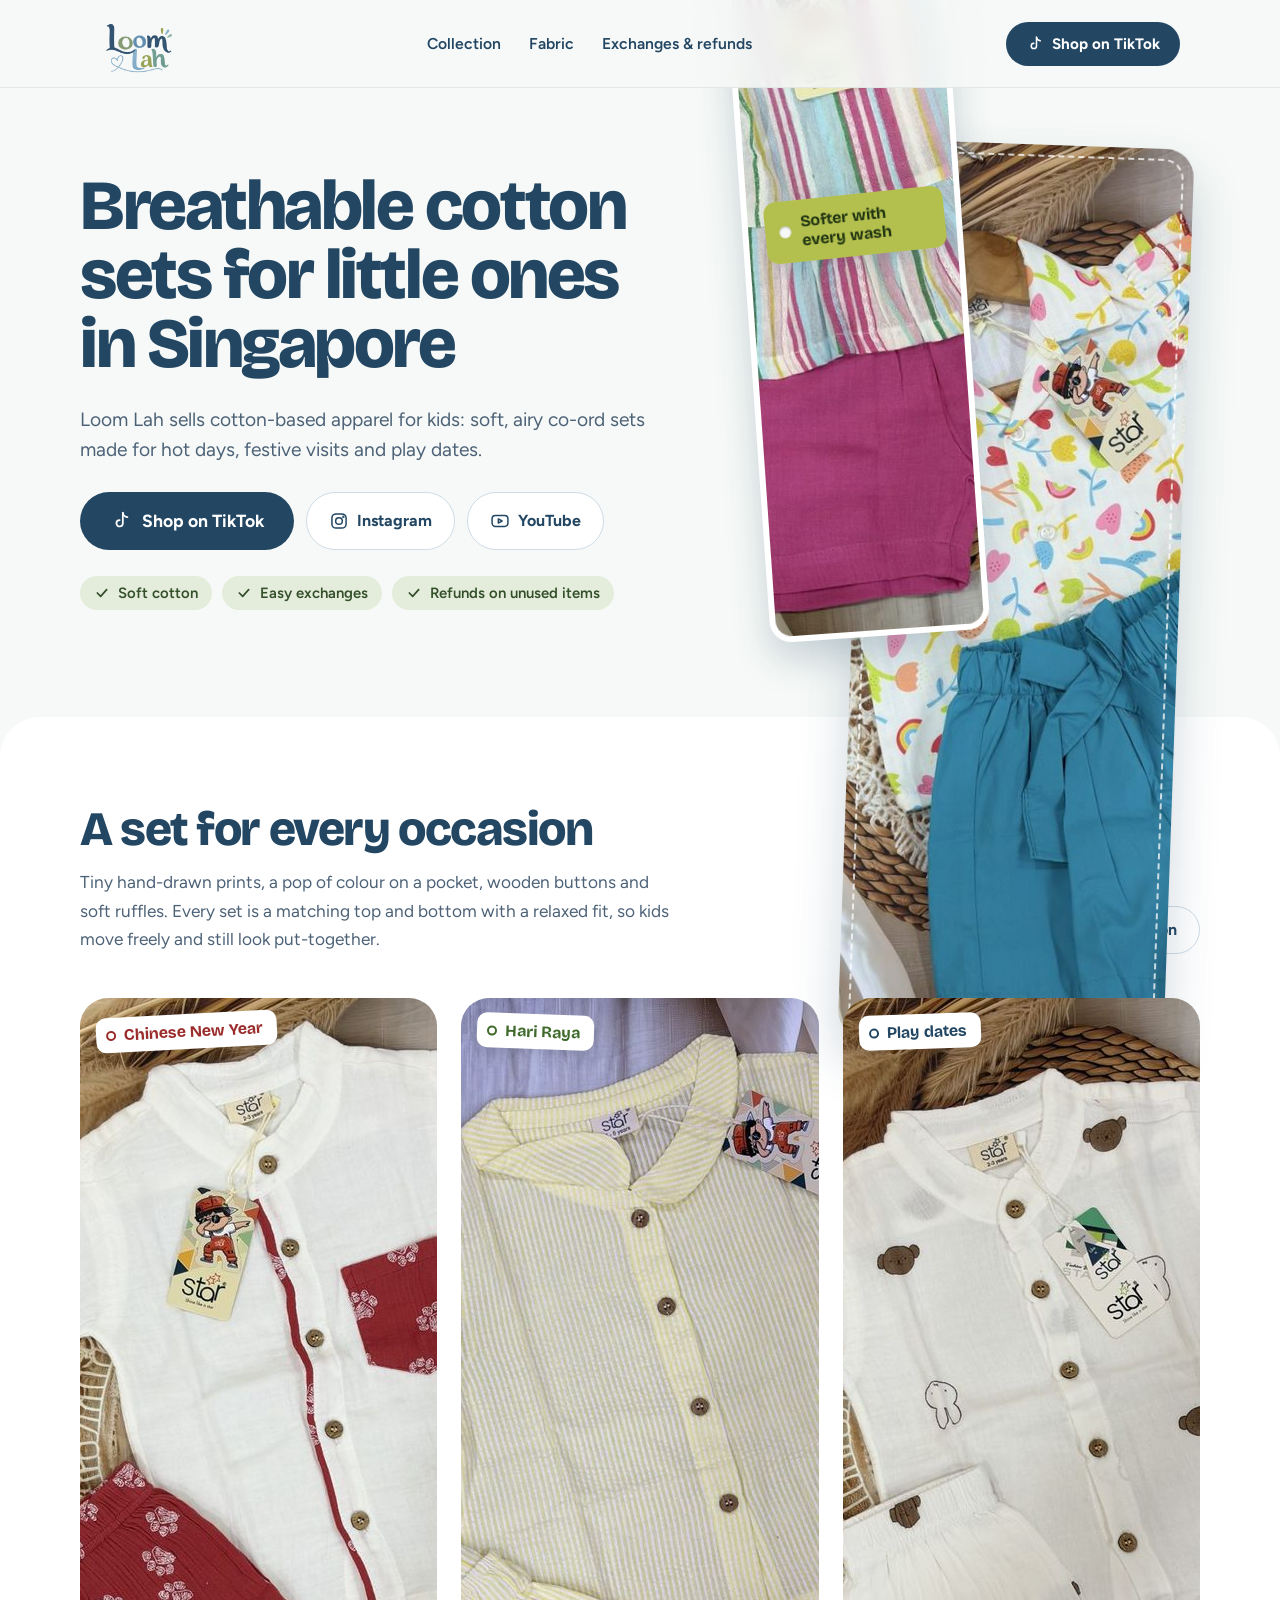
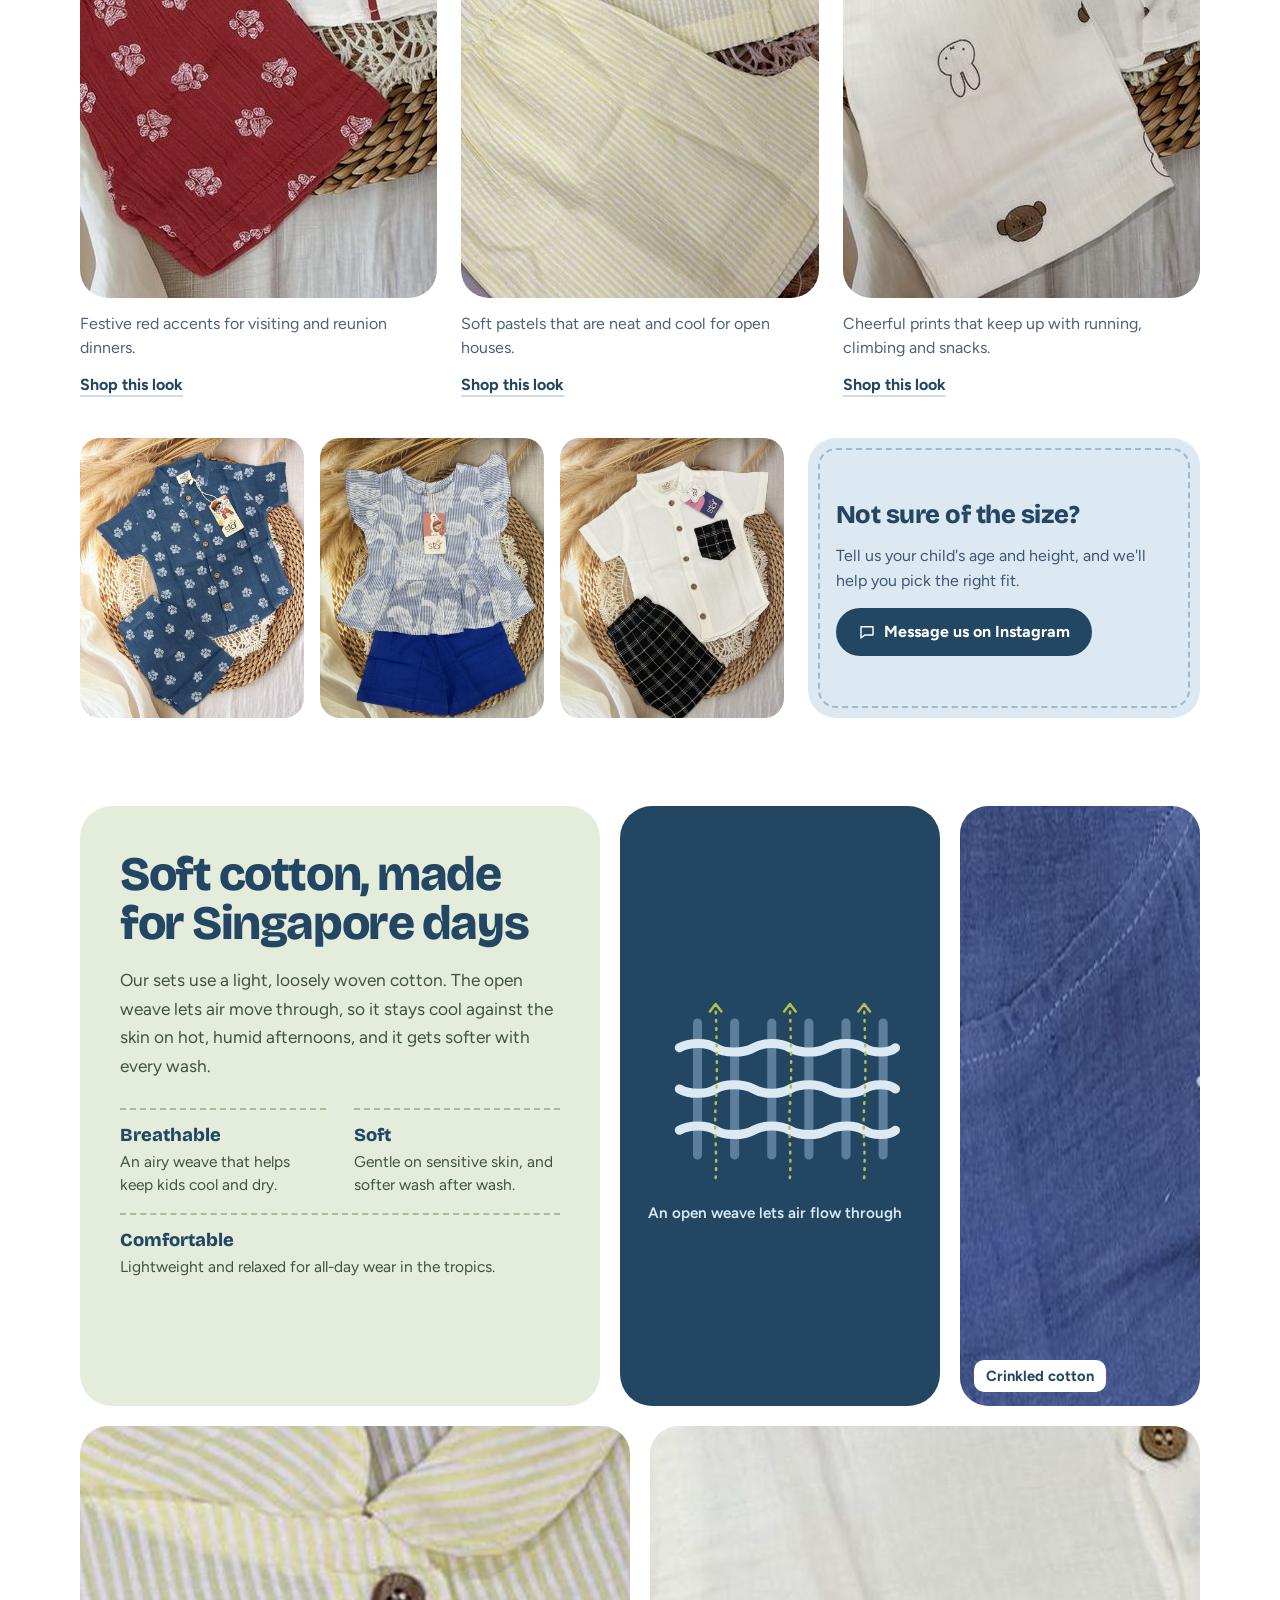
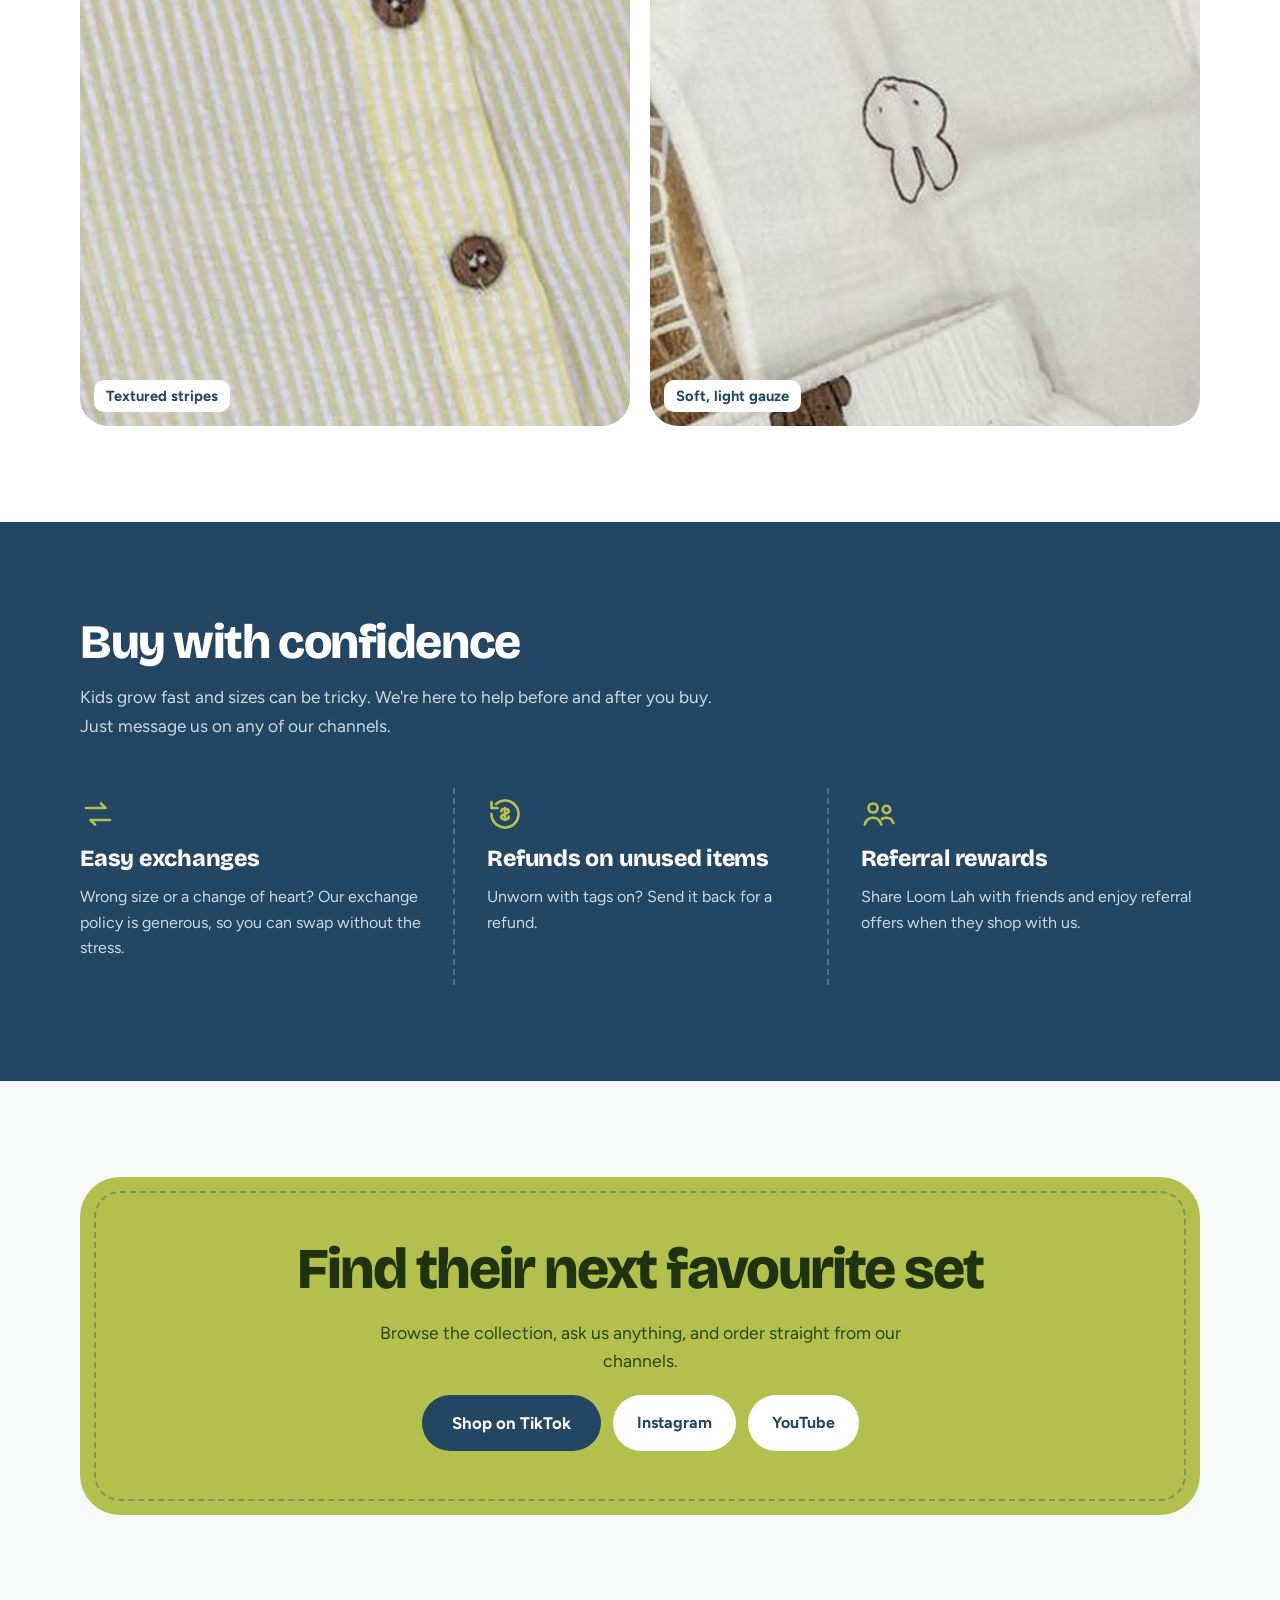
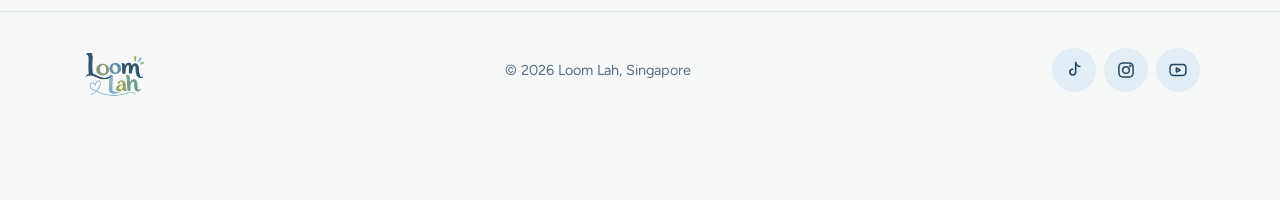
==== commit cdf36e73: "Facelift to site" ====
--- a/index.html
+++ b/index.html
@@ -4,193 +4,231 @@
 <meta charset="utf-8">
 <meta name="viewport" content="width=device-width, initial-scale=1">
 <title>Loom Lah — Breathable cotton sets for kids in Singapore</title>
-<meta name="description" content="Soft, breathable cotton co-ord sets for kids in Singapore — for CNY, Hari Raya and play dates. Easy exchanges. Shop on TikTok and Instagram.">
+<meta name="description" content="Soft, breathable cotton co-ord sets for kids in Singapore, for CNY, Hari Raya and play dates. Easy exchanges. Shop on TikTok and Instagram.">
 <link rel="icon" href="favicon.ico" sizes="any">
 <link rel="icon" type="image/png" href="assets/favicon-32.png">
 <link rel="apple-touch-icon" href="assets/apple-touch-icon.png">
-<meta name="theme-color" content="#2E4D69">
+<meta name="theme-color" content="#234763">
 <!-- Replace https://YOUR-DOMAIN with your real address so link previews show the image -->
-<link rel="canonical" href="https://YOUR-DOMAIN/">
-<meta property="og:url" content="https://YOUR-DOMAIN/">
+<link rel="canonical" href="https://loomlah.github.io/">
+<meta property="og:url" content="https://loomlah.github.io/">
 <meta property="og:title" content="Loom Lah — Breathable cotton sets for kids">
 <meta property="og:description" content="Soft cotton co-ord sets for kids in Singapore. Shop on TikTok and Instagram.">
-<meta property="og:image" content="https://YOUR-DOMAIN/assets/og-image.png">
+<meta property="og:image" content="https://loomlah.github.io/assets/og-image.png">
 <meta property="og:type" content="website">
 <meta name="twitter:card" content="summary_large_image">
 <link rel="preload" as="image" href="assets/img/playdate-fruit-set.jpg" fetchpriority="high">
 <link rel="preconnect" href="https://fonts.googleapis.com">
 <link rel="preconnect" href="https://fonts.gstatic.com" crossorigin>
-<link rel="stylesheet" href="https://fonts.googleapis.com/css2?family=Nunito:wght@400;600;700;800&display=swap">
+<link rel="stylesheet" href="https://fonts.googleapis.com/css2?family=Bricolage+Grotesque:opsz,wght@12..96,500;12..96,700;12..96,800&family=Figtree:wght@400;500;600;700&display=swap">
 <script type="application/ld+json">
-{"@context":"https://schema.org","@type":"ClothingStore","name":"Loom Lah","description":"Cotton-based apparel for kids","areaServed":"Singapore","logo":"https://YOUR-DOMAIN/assets/logo.png","sameAs":["https://www.tiktok.com/@loomlah","https://www.instagram.com/loomlah","https://www.youtube.com/@loomlah"]}
+{"@context":"https://schema.org","@type":"ClothingStore","name":"Loom Lah","description":"Cotton-based apparel for kids","areaServed":"Singapore","logo":"https://loomlah.github.io/assets/logo.png","sameAs":["https://www.tiktok.com/@loomlah","https://www.instagram.com/loomlah","https://www.youtube.com/@loomlah"]}
 </script>
 <!-- ANALYTICS: paste your Google Analytics or Plausible snippet here.
-     Every shop/social button carries data-cta="tiktok|instagram|instagram_dm|youtube",
-     and the script at the bottom of the page reports each click as a "cta_click" event. -->
+     Every shop/social link carries data-cta="tiktok|instagram|instagram_dm|youtube";
+     the script at the bottom reports each click as a "cta_click" event. -->
 <style>
 *{box-sizing:border-box}
-html{scroll-behavior:smooth}
-body{margin:0;background:#FBFCF9}
-a{color:#2E4D69;transition:transform .15s ease,box-shadow .15s ease,opacity .15s ease}
-a:hover{color:inherit}
-a[data-cta]:hover{transform:translateY(-2px)}
-a[data-cta] img{transition:opacity .15s ease}
-a[data-cta]:hover img{opacity:.92}
-a:focus-visible{outline:3px solid #8FB4D1;outline-offset:3px}
+html{scroll-behavior:smooth;scroll-padding-top:90px}
+a:focus-visible{outline:3px solid #B4C04E;outline-offset:3px}
+@media (prefers-reduced-motion:reduce){html{scroll-behavior:auto}}
+body{margin:0;background:#F6F9F7}
+a{color:#234763}a:hover{color:#16314A}
+.btn{transition:transform .18s ease,box-shadow .18s ease,background-color .18s ease}
+.btn:hover{transform:translateY(-2px)}
+.btn-solid:hover{background-color:#16314A;color:#FFFFFF;box-shadow:0 10px 24px rgba(35,71,99,.25)}
+.shop:hover .shop-cta{text-decoration-color:#B4C04E}
+.navlinks{display:none}
+@media (min-width:860px){.navlinks{display:flex}}
 .mbar{display:flex}
 @media (min-width:900px){.mbar{display:none}}
-@media (prefers-reduced-motion:reduce){html{scroll-behavior:auto}a{transition:none}a[data-cta]:hover{transform:none}}
+@keyframes settleA{from{opacity:0;transform:translateY(24px) rotate(6deg)}to{opacity:1;transform:rotate(2deg)}}
+@keyframes settleB{from{opacity:0;transform:translateY(32px) rotate(-10deg)}to{opacity:1;transform:rotate(-4deg)}}
+@keyframes tagIn{from{opacity:0;transform:translateY(-12px) rotate(-12deg)}to{opacity:1;transform:rotate(-6deg)}}
+.settle-a{animation:settleA .9s cubic-bezier(.2,.8,.2,1) both}
+.settle-b{animation:settleB .9s .15s cubic-bezier(.2,.8,.2,1) both}
+.tag-in{animation:tagIn .7s .45s cubic-bezier(.2,.8,.2,1) both}
+@media (prefers-reduced-motion:reduce){.settle-a,.settle-b,.tag-in{animation:none}.btn{transition:none}.btn:hover{transform:none}}
 </style>
 </head>
 <body>
-<div style="min-height: 100vh; background: #FBFCF9; color: #2E4D69; font-family: 'Nunito', system-ui, sans-serif; display: flex; flex-direction: column">
-
-<header style="padding: 40px 20px 56px">
-<div style="max-width: 1080px; margin: 0 auto; display: flex; flex-wrap: wrap; gap: 40px; align-items: center">
-<div style="flex: 1 1 420px; min-width: 0; display: flex; flex-direction: column; gap: 22px">
-<img src="assets/logo.png" width="128" height="120" alt="Loom Lah" style="width: 128px; height: auto; display: block">
-<h1 style="margin: 0; font-size: 2.4rem; line-height: 1.15; font-weight: 800; color: #2E4D69; letter-spacing: -0.01em">Breathable cotton sets for little ones in Singapore</h1>
-<p style="margin: 0; font-size: 1.1rem; line-height: 1.65; color: #4A5E6E; max-width: 480px">Loom Lah sells cotton-based apparel for kids — soft, airy co-ord sets made for hot days, festive visits and play dates.</p>
-<nav aria-label="Shop Loom Lah" style="display: flex; flex-direction: column; gap: 12px; max-width: 460px">
-<a data-cta="tiktok" href="https://www.tiktok.com/@loomlah" target="_blank" rel="noopener" style="display: flex; align-items: center; gap: 14px; min-height: 60px; box-sizing: border-box; padding: 12px 20px; border-radius: 16px; background: #2E4D69; color: #FFFFFF; text-decoration: none; box-shadow: 0 6px 16px rgba(46,77,105,0.18)">
-<svg width="24" height="24" viewBox="0 0 24 24" fill="none" stroke="currentColor" stroke-width="1.8" stroke-linecap="round" stroke-linejoin="round" aria-hidden="true"><path d="M14 3v11.5a3.5 3.5 0 1 1-3.5-3.5"></path><path d="M14 3c.4 2.8 2.2 4.5 5 4.8"></path></svg>
-<span style="flex: 1; display: flex; flex-direction: column"><span style="font-weight: 800; font-size: 1.1rem">Shop on TikTok</span><span style="font-size: 0.9rem; color: #E6EEF5">See every set in action · @loomlah</span></span>
-<svg width="18" height="18" viewBox="0 0 24 24" fill="none" stroke="currentColor" stroke-width="2" stroke-linecap="round" stroke-linejoin="round" aria-hidden="true"><path d="M9 6l6 6-6 6"></path></svg>
-</a>
-<div style="display: flex; flex-wrap: wrap; gap: 12px">
-<a data-cta="instagram" href="https://www.instagram.com/loomlah" target="_blank" rel="noopener" style="flex: 1 1 180px; display: flex; align-items: center; justify-content: center; gap: 10px; min-height: 52px; box-sizing: border-box; padding: 0 16px; border-radius: 14px; background: #EEF3E8; color: #2E4D69; text-decoration: none; font-weight: 800">
+<div style="min-height: 100vh; background: #F6F9F7; color: #234763; font-family: 'Figtree', system-ui, sans-serif; display: flex; flex-direction: column">
+
+<div style="position: sticky; top: 0; z-index: 20; background: rgba(246,249,247,0.88); backdrop-filter: blur(10px); -webkit-backdrop-filter: blur(10px); border-bottom: 1px solid #E1E8E3">
+<div style="max-width: 1120px; margin: 0 auto; padding: 10px 20px; display: flex; align-items: center; gap: 24px">
+<a href="#top" aria-label="Loom Lah home" style="display: block; flex: none"><img src="assets/logo.png" width="72" height="67" alt="Loom Lah" style="width: 72px; height: auto; display: block"></a>
+<nav class="navlinks" aria-label="Sections" style="flex: 1; gap: 28px; justify-content: center; font-weight: 600; font-size: 0.98rem">
+<a href="#collection" style="text-decoration: none; color: #234763">Collection</a>
+<a href="#fabric" style="text-decoration: none; color: #234763">Fabric</a>
+<a href="#experience" style="text-decoration: none; color: #234763">Exchanges &amp; refunds</a>
+</nav>
+<a data-cta="tiktok" class="btn btn-solid" href="https://www.tiktok.com/@loomlah" target="_blank" rel="noopener" style="margin-left: auto; display: inline-flex; align-items: center; gap: 8px; min-height: 44px; box-sizing: border-box; padding: 0 20px; border-radius: 999px; background: #234763; color: #FFFFFF; text-decoration: none; font-weight: 700; font-size: 0.95rem">
+<svg width="18" height="18" viewBox="0 0 24 24" fill="none" stroke="currentColor" stroke-width="2" stroke-linecap="round" stroke-linejoin="round" aria-hidden="true"><path d="M14 3v11.5a3.5 3.5 0 1 1-3.5-3.5"></path><path d="M14 3c.4 2.8 2.2 4.5 5 4.8"></path></svg>Shop on TikTok</a>
+</div>
+</div>
+
+<header id="top" style="padding: 56px 20px 80px">
+<div style="max-width: 1120px; margin: 0 auto; display: flex; flex-wrap: wrap; gap: 56px; align-items: center">
+<div style="flex: 1 1 460px; min-width: 0; display: flex; flex-direction: column; gap: 26px">
+<h1 style="margin: 0; font-family: 'Bricolage Grotesque', 'Figtree', sans-serif; font-size: clamp(2.6rem, 6vw, 4.4rem); line-height: 0.98; font-weight: 800; letter-spacing: -0.035em; color: #234763">Breathable cotton sets for little ones in Singapore</h1>
+<p style="margin: 0; font-size: 1.2rem; line-height: 1.6; color: #4D6277; max-width: 30em">Loom Lah sells cotton-based apparel for kids: soft, airy co-ord sets made for hot days, festive visits and play dates.</p>
+<div style="display: flex; flex-wrap: wrap; gap: 12px; align-items: center">
+<a data-cta="tiktok" class="btn btn-solid" href="https://www.tiktok.com/@loomlah" target="_blank" rel="noopener" style="display: inline-flex; align-items: center; gap: 10px; min-height: 58px; box-sizing: border-box; padding: 0 30px; border-radius: 999px; background: #234763; color: #FFFFFF; text-decoration: none; font-weight: 700; font-size: 1.1rem">
+<svg width="22" height="22" viewBox="0 0 24 24" fill="none" stroke="currentColor" stroke-width="1.9" stroke-linecap="round" stroke-linejoin="round" aria-hidden="true"><path d="M14 3v11.5a3.5 3.5 0 1 1-3.5-3.5"></path><path d="M14 3c.4 2.8 2.2 4.5 5 4.8"></path></svg>Shop on TikTok</a>
+<a data-cta="instagram" class="btn" href="https://www.instagram.com/loomlah" target="_blank" rel="noopener" aria-label="Loom Lah on Instagram" style="display: inline-flex; align-items: center; justify-content: center; gap: 8px; min-height: 58px; box-sizing: border-box; padding: 0 22px; border-radius: 999px; background: #FFFFFF; border: 1.5px solid #CFDCE6; color: #234763; text-decoration: none; font-weight: 700">
 <svg width="20" height="20" viewBox="0 0 24 24" fill="none" stroke="currentColor" stroke-width="1.8" stroke-linecap="round" stroke-linejoin="round" aria-hidden="true"><rect x="3.5" y="3.5" width="17" height="17" rx="5"></rect><circle cx="12" cy="12" r="4"></circle><circle cx="17.2" cy="6.8" r="0.6"></circle></svg>Instagram</a>
-<a data-cta="youtube" href="https://www.youtube.com/@loomlah" target="_blank" rel="noopener" style="flex: 1 1 180px; display: flex; align-items: center; justify-content: center; gap: 10px; min-height: 52px; box-sizing: border-box; padding: 0 16px; border-radius: 14px; background: #EAF1F7; color: #2E4D69; text-decoration: none; font-weight: 800">
+<a data-cta="youtube" class="btn" href="https://www.youtube.com/@loomlah" target="_blank" rel="noopener" aria-label="Loom Lah on YouTube" style="display: inline-flex; align-items: center; justify-content: center; gap: 8px; min-height: 58px; box-sizing: border-box; padding: 0 22px; border-radius: 999px; background: #FFFFFF; border: 1.5px solid #CFDCE6; color: #234763; text-decoration: none; font-weight: 700">
 <svg width="20" height="20" viewBox="0 0 24 24" fill="none" stroke="currentColor" stroke-width="1.8" stroke-linecap="round" stroke-linejoin="round" aria-hidden="true"><rect x="2.5" y="5.5" width="19" height="13" rx="4"></rect><path d="M10 9.5v5l4.5-2.5z"></path></svg>YouTube</a>
 </div>
-</nav>
-<ul aria-label="Why parents choose Loom Lah" style="margin: 0; padding: 0; list-style: none; display: flex; flex-wrap: wrap; gap: 8px 20px; font-size: 0.92rem; font-weight: 700; color: #3E5468">
-<li style="display: flex; align-items: center; gap: 6px"><svg width="16" height="16" viewBox="0 0 24 24" fill="none" stroke="#566B3F" stroke-width="2.4" stroke-linecap="round" stroke-linejoin="round" aria-hidden="true"><path d="M5 12l5 5 9-10"></path></svg>Soft cotton</li>
-<li style="display: flex; align-items: center; gap: 6px"><svg width="16" height="16" viewBox="0 0 24 24" fill="none" stroke="#566B3F" stroke-width="2.4" stroke-linecap="round" stroke-linejoin="round" aria-hidden="true"><path d="M5 12l5 5 9-10"></path></svg>Easy exchanges</li>
-<li style="display: flex; align-items: center; gap: 6px"><svg width="16" height="16" viewBox="0 0 24 24" fill="none" stroke="#566B3F" stroke-width="2.4" stroke-linecap="round" stroke-linejoin="round" aria-hidden="true"><path d="M5 12l5 5 9-10"></path></svg>Refunds on unused items</li>
+<ul aria-label="Why parents choose Loom Lah" style="margin: 0; padding: 0; list-style: none; display: flex; flex-wrap: wrap; gap: 10px">
+<li style="display: inline-flex; align-items: center; gap: 8px; padding: 8px 14px; border-radius: 999px; background: #E4ECDB; font-size: 0.93rem; font-weight: 600; color: #34502A"><svg width="16" height="16" viewBox="0 0 24 24" fill="none" stroke="currentColor" stroke-width="2.6" stroke-linecap="round" stroke-linejoin="round" aria-hidden="true"><path d="M5 12l5 5 9-10"></path></svg>Soft cotton</li>
+<li style="display: inline-flex; align-items: center; gap: 8px; padding: 8px 14px; border-radius: 999px; background: #E4ECDB; font-size: 0.93rem; font-weight: 600; color: #34502A"><svg width="16" height="16" viewBox="0 0 24 24" fill="none" stroke="currentColor" stroke-width="2.6" stroke-linecap="round" stroke-linejoin="round" aria-hidden="true"><path d="M5 12l5 5 9-10"></path></svg>Easy exchanges</li>
+<li style="display: inline-flex; align-items: center; gap: 8px; padding: 8px 14px; border-radius: 999px; background: #E4ECDB; font-size: 0.93rem; font-weight: 600; color: #34502A"><svg width="16" height="16" viewBox="0 0 24 24" fill="none" stroke="currentColor" stroke-width="2.6" stroke-linecap="round" stroke-linejoin="round" aria-hidden="true"><path d="M5 12l5 5 9-10"></path></svg>Refunds on unused items</li>
 </ul>
 </div>
-<a data-cta="tiktok" href="https://www.tiktok.com/@loomlah" target="_blank" rel="noopener" aria-label="Shop the fruit-print set on TikTok" style="flex: 1 1 340px; min-width: 0; max-width: 520px; display: block; position: relative; text-decoration: none">
-<img loading="lazy" width="720" height="900" src="assets/img/playdate-fruit-set.jpg" width="720" height="900" fetchpriority="high" alt="Fruit-print ruffle-sleeve top with teal bow shorts" style="width: 100%; aspect-ratio: 4 / 5; object-fit: cover; border-radius: 24px; display: block">
-<span style="position: absolute; left: 16px; bottom: 16px; padding: 10px 16px; border-radius: 999px; background: #FFFFFF; color: #2E4D69; font-weight: 800; font-size: 0.95rem; box-shadow: 0 4px 14px rgba(0,0,0,0.12)">Shop this set →</span>
-</a>
+
+<div style="flex: 1 1 360px; min-width: 0; display: flex; justify-content: center">
+<div style="position: relative; width: 100%; max-width: 440px; aspect-ratio: 1 / 1.12">
+<a data-cta="tiktok" class="settle-a" href="https://www.tiktok.com/@loomlah" target="_blank" rel="noopener" aria-label="Shop the fruit-print set on TikTok" style="position: absolute; right: 0; top: 0; width: 74%; display: block; transform: rotate(2deg); border-radius: 28px; overflow: hidden; box-shadow: 0 24px 48px rgba(35,71,99,0.22)">
+<img loading="lazy" width="720" height="900" src="assets/img/playdate-fruit-set.jpg" width="720" height="900" fetchpriority="high" alt="Fruit-print ruffle-sleeve top with teal bow shorts" style="width: 100%; aspect-ratio: 4 / 5; object-fit: cover; display: block">
+<span aria-hidden="true" style="position: absolute; inset: 10px; border: 2px dashed rgba(255,255,255,0.75); border-radius: 20px; pointer-events: none"></span>
+</a>
+<a data-cta="tiktok" class="settle-b" href="https://www.tiktok.com/@loomlah" target="_blank" rel="noopener" aria-label="Shop the stripe ruffle set on TikTok" style="position: absolute; left: 0; bottom: 0; width: 50%; display: block; transform: rotate(-4deg); border-radius: 22px; overflow: hidden; border: 6px solid #FFFFFF; box-shadow: 0 18px 36px rgba(35,71,99,0.22)">
+<img loading="lazy" width="720" height="900" src="assets/img/stripe-ruffle-set.jpg" width="720" height="900" alt="Multicolour stripe ruffle top with pink shorts" style="width: 100%; aspect-ratio: 4 / 5; object-fit: cover; display: block">
+</a>
+<div class="tag-in" style="position: absolute; left: 6%; top: 10%; transform: rotate(-6deg); display: flex; align-items: center; gap: 10px; padding: 12px 18px 12px 14px; border-radius: 12px; background: #B4C04E; color: #1F3311; font-family: 'Bricolage Grotesque', sans-serif; font-weight: 700; font-size: 1rem; line-height: 1.2; box-shadow: 0 10px 22px rgba(35,71,99,0.18); max-width: 180px">
+<span aria-hidden="true" style="flex: none; width: 12px; height: 12px; border-radius: 50%; background: #F6F9F7; box-shadow: inset 0 1px 2px rgba(0,0,0,0.25)"></span>Softer with every wash</div>
+</div>
+</div>
 </div>
 </header>
 
-<section id="design" aria-labelledby="design-h" style="background: #FFFFFF; padding: 72px 20px">
-<div style="max-width: 1080px; margin: 0 auto; display: flex; flex-direction: column; gap: 36px">
+<section id="collection" aria-labelledby="collection-h" style="background: #FFFFFF; padding: 88px 20px; border-radius: 40px 40px 0 0">
+<div style="max-width: 1120px; margin: 0 auto; display: flex; flex-direction: column; gap: 44px">
+<div style="display: flex; flex-wrap: wrap; gap: 20px; align-items: flex-end; justify-content: space-between">
+<div style="max-width: 600px; display: flex; flex-direction: column; gap: 14px">
+<h2 id="collection-h" style="margin: 0; font-family: 'Bricolage Grotesque', sans-serif; font-size: clamp(2rem, 4vw, 3rem); line-height: 1.02; font-weight: 800; letter-spacing: -0.03em; color: #234763">A set for every occasion</h2>
+<p style="margin: 0; font-size: 1.08rem; line-height: 1.65; color: #4D6277">Tiny hand-drawn prints, a pop of colour on a pocket, wooden buttons and soft ruffles. Every set is a matching top and bottom with a relaxed fit, so kids move freely and still look put-together.</p>
+</div>
+<a data-cta="tiktok" class="btn" href="https://www.tiktok.com/@loomlah" target="_blank" rel="noopener" style="display: inline-flex; align-items: center; min-height: 48px; box-sizing: border-box; padding: 0 22px; border-radius: 999px; border: 1.5px solid #CFDCE6; color: #234763; text-decoration: none; font-weight: 700">See the full collection</a>
+</div>
+
+<div style="display: flex; flex-wrap: wrap; gap: 24px">
+<a data-cta="tiktok" class="shop" href="https://www.tiktok.com/@loomlah" target="_blank" rel="noopener" style="flex: 1 1 300px; min-width: 0; display: flex; flex-direction: column; gap: 14px; text-decoration: none; color: #234763">
+<span style="position: relative; display: block; border-radius: 28px; overflow: hidden; background: #F3E3E1"><img loading="lazy" width="720" height="900" src="assets/img/cny-red-set.jpg" alt="White shirt with red pocket and red floral shorts set" style="width: 100%; aspect-ratio: 4 / 5; object-fit: cover; display: block"><span style="position: absolute; left: 16px; top: 16px; display: inline-flex; align-items: center; gap: 8px; padding: 8px 14px 8px 10px; border-radius: 10px; background: #FFFFFF; color: #9B2C2C; font-family: 'Bricolage Grotesque', sans-serif; font-weight: 700; font-size: 1rem; transform: rotate(-3deg); box-shadow: 0 6px 14px rgba(0,0,0,0.12)"><span aria-hidden="true" style="width: 10px; height: 10px; border-radius: 50%; border: 2px solid #9B2C2C"></span>Chinese New Year</span></span>
+<span style="font-size: 1rem; line-height: 1.55; color: #4D6277">Festive red accents for visiting and reunion dinners.</span>
+<span class="shop-cta" style="font-weight: 700; text-decoration: underline; text-decoration-thickness: 2px; text-underline-offset: 5px; text-decoration-color: #CFDCE6">Shop this look</span>
+</a>
+<a data-cta="tiktok" class="shop" href="https://www.tiktok.com/@loomlah" target="_blank" rel="noopener" style="flex: 1 1 300px; min-width: 0; display: flex; flex-direction: column; gap: 14px; text-decoration: none; color: #234763">
+<span style="position: relative; display: block; border-radius: 28px; overflow: hidden; background: #F4F0D8"><img loading="lazy" width="720" height="900" src="assets/img/raya-pastel-set.jpg" alt="Pale yellow striped shirt and shorts set with wooden buttons" style="width: 100%; aspect-ratio: 4 / 5; object-fit: cover; display: block"><span style="position: absolute; left: 16px; top: 16px; display: inline-flex; align-items: center; gap: 8px; padding: 8px 14px 8px 10px; border-radius: 10px; background: #FFFFFF; color: #3F6A2B; font-family: 'Bricolage Grotesque', sans-serif; font-weight: 700; font-size: 1rem; transform: rotate(2deg); box-shadow: 0 6px 14px rgba(0,0,0,0.12)"><span aria-hidden="true" style="width: 10px; height: 10px; border-radius: 50%; border: 2px solid #3F6A2B"></span>Hari Raya</span></span>
+<span style="font-size: 1rem; line-height: 1.55; color: #4D6277">Soft pastels that are neat and cool for open houses.</span>
+<span class="shop-cta" style="font-weight: 700; text-decoration: underline; text-decoration-thickness: 2px; text-underline-offset: 5px; text-decoration-color: #CFDCE6">Shop this look</span>
+</a>
+<a data-cta="tiktok" class="shop" href="https://www.tiktok.com/@loomlah" target="_blank" rel="noopener" style="flex: 1 1 300px; min-width: 0; display: flex; flex-direction: column; gap: 14px; text-decoration: none; color: #234763">
+<span style="position: relative; display: block; border-radius: 28px; overflow: hidden; background: #E3EDF5"><img loading="lazy" width="720" height="900" src="assets/img/bear-bunny-set.jpg" alt="White set with tiny bear and bunny prints" style="width: 100%; aspect-ratio: 4 / 5; object-fit: cover; display: block"><span style="position: absolute; left: 16px; top: 16px; display: inline-flex; align-items: center; gap: 8px; padding: 8px 14px 8px 10px; border-radius: 10px; background: #FFFFFF; color: #234763; font-family: 'Bricolage Grotesque', sans-serif; font-weight: 700; font-size: 1rem; transform: rotate(-2deg); box-shadow: 0 6px 14px rgba(0,0,0,0.12)"><span aria-hidden="true" style="width: 10px; height: 10px; border-radius: 50%; border: 2px solid #234763"></span>Play dates</span></span>
+<span style="font-size: 1rem; line-height: 1.55; color: #4D6277">Cheerful prints that keep up with running, climbing and snacks.</span>
+<span class="shop-cta" style="font-weight: 700; text-decoration: underline; text-decoration-thickness: 2px; text-underline-offset: 5px; text-decoration-color: #CFDCE6">Shop this look</span>
+</a>
+</div>
+
+<div style="display: flex; flex-wrap: wrap; gap: 24px; align-items: stretch">
+<div style="flex: 2 1 480px; min-width: 0; display: flex; gap: 16px">
+<a data-cta="tiktok" href="https://www.tiktok.com/@loomlah" target="_blank" rel="noopener" aria-label="Shop the denim-blue flower-print set on TikTok" style="flex: 1 1 0; min-width: 0; display: block; border-radius: 20px; overflow: hidden"><img loading="lazy" width="720" height="900" src="assets/img/blue-flower-set.jpg" alt="Denim-blue set with white flower print" style="width: 100%; height: 100%; min-height: 200px; aspect-ratio: 4 / 5; object-fit: cover; display: block"></a>
+<a data-cta="tiktok" href="https://www.tiktok.com/@loomlah" target="_blank" rel="noopener" aria-label="Shop the leaf-print peplum set on TikTok" style="flex: 1 1 0; min-width: 0; display: block; border-radius: 20px; overflow: hidden"><img loading="lazy" width="720" height="900" src="assets/img/leaf-peplum-set.jpg" alt="Blue leaf-print peplum top with royal blue shorts" style="width: 100%; height: 100%; min-height: 200px; aspect-ratio: 4 / 5; object-fit: cover; display: block"></a>
+<a data-cta="tiktok" href="https://www.tiktok.com/@loomlah" target="_blank" rel="noopener" aria-label="Shop the check-pocket set on TikTok" style="flex: 1 1 0; min-width: 0; display: block; border-radius: 20px; overflow: hidden"><img loading="lazy" width="720" height="900" src="assets/img/check-pocket-set.jpg" alt="White shirt with black check pocket and check shorts" style="width: 100%; height: 100%; min-height: 200px; aspect-ratio: 4 / 5; object-fit: cover; display: block"></a>
+</div>
+<div style="flex: 1 1 280px; min-width: 0; box-sizing: border-box; padding: 32px 28px; border-radius: 28px; background: #DCE9F3; outline: 2px dashed #9CBBD3; outline-offset: -12px; display: flex; flex-direction: column; justify-content: center; gap: 14px">
+<h3 style="margin: 0; font-family: 'Bricolage Grotesque', sans-serif; font-size: 1.6rem; line-height: 1.1; font-weight: 800; letter-spacing: -0.02em; color: #234763">Not sure of the size?</h3>
+<p style="margin: 0; font-size: 1rem; line-height: 1.6; color: #3E5770">Tell us your child's age and height, and we'll help you pick the right fit.</p>
+<a data-cta="instagram_dm" class="btn btn-solid" href="https://ig.me/m/loomlah" target="_blank" rel="noopener" style="align-self: flex-start; display: inline-flex; align-items: center; gap: 8px; min-height: 48px; box-sizing: border-box; padding: 0 22px; border-radius: 999px; background: #234763; color: #FFFFFF; text-decoration: none; font-weight: 700"><svg width="18" height="18" viewBox="0 0 24 24" fill="none" stroke="currentColor" stroke-width="1.9" stroke-linecap="round" stroke-linejoin="round" aria-hidden="true"><path d="M4 5h16v11H9l-5 4z"></path></svg>Message us on Instagram</a>
+</div>
+</div>
+</div>
+</section>
+
+<section id="fabric" aria-labelledby="fabric-h" style="background: #FFFFFF; padding: 0 20px 96px">
+<div style="max-width: 1120px; margin: 0 auto; display: flex; flex-wrap: wrap; gap: 20px">
+<div style="flex: 1 1 520px; min-width: 0; box-sizing: border-box; padding: 44px 40px; border-radius: 32px; background: #E4ECDB; display: flex; flex-direction: column; gap: 18px">
+<h2 id="fabric-h" style="margin: 0; font-family: 'Bricolage Grotesque', sans-serif; font-size: clamp(2rem, 4vw, 3rem); line-height: 1.02; font-weight: 800; letter-spacing: -0.03em; color: #234763">Soft cotton, made for Singapore days</h2>
+<p style="margin: 0; font-size: 1.08rem; line-height: 1.65; color: #3F5240; max-width: 34em">Our sets use a light, loosely woven cotton. The open weave lets air move through, so it stays cool against the skin on hot, humid afternoons, and it gets softer with every wash.</p>
+<dl style="margin: 10px 0 0; display: flex; flex-wrap: wrap; gap: 16px 28px">
+<div style="flex: 1 1 150px; display: flex; flex-direction: column; gap: 4px; padding-top: 14px; border-top: 2px dashed #A9BC92"><dt style="font-family: 'Bricolage Grotesque', sans-serif; font-weight: 800; font-size: 1.15rem; color: #234763">Breathable</dt><dd style="margin: 0; font-size: 0.97rem; line-height: 1.5; color: #3F5240">An airy weave that helps keep kids cool and dry.</dd></div>
+<div style="flex: 1 1 150px; display: flex; flex-direction: column; gap: 4px; padding-top: 14px; border-top: 2px dashed #A9BC92"><dt style="font-family: 'Bricolage Grotesque', sans-serif; font-weight: 800; font-size: 1.15rem; color: #234763">Soft</dt><dd style="margin: 0; font-size: 0.97rem; line-height: 1.5; color: #3F5240">Gentle on sensitive skin, and softer wash after wash.</dd></div>
+<div style="flex: 1 1 150px; display: flex; flex-direction: column; gap: 4px; padding-top: 14px; border-top: 2px dashed #A9BC92"><dt style="font-family: 'Bricolage Grotesque', sans-serif; font-weight: 800; font-size: 1.15rem; color: #234763">Comfortable</dt><dd style="margin: 0; font-size: 0.97rem; line-height: 1.5; color: #3F5240">Lightweight and relaxed for all-day wear in the tropics.</dd></div>
+</dl>
+</div>
+<figure style="flex: 1 1 320px; min-width: 0; margin: 0; box-sizing: border-box; padding: 28px; border-radius: 32px; background: #234763; display: flex; flex-direction: column; justify-content: center; gap: 16px">
+<svg viewBox="0 0 320 240" role="img" aria-label="Illustration of an open cotton weave with air flowing through the gaps" style="width: 100%; height: auto; display: block">
+<g stroke="#5E7F9B" stroke-width="11" stroke-linecap="round"><path d="M60 40v160M105 40v160M150 40v160M195 40v160M240 40v160M285 40v160" fill="none"></path></g>
+<g fill="none" stroke="#DCE9F3" stroke-width="11" stroke-linecap="round">
+<path d="M38 70 C 50 63, 72 63, 82 70 S 116 77, 128 70 S 160 63, 172 70 S 206 77, 218 70 S 252 63, 262 70 S 292 77, 300 70"></path>
+<path d="M38 120 C 50 127, 72 127, 82 120 S 116 113, 128 120 S 160 127, 172 120 S 206 113, 218 120 S 252 127, 262 120 S 292 113, 300 120"></path>
+<path d="M38 170 C 50 163, 72 163, 82 170 S 116 177, 128 170 S 160 163, 172 170 S 206 177, 218 170 S 252 163, 262 170 S 292 177, 300 170"></path>
+</g>
+<g fill="none" stroke="#B4C04E" stroke-width="3" stroke-linecap="round" stroke-dasharray="2 8"><path d="M82 228 C 84 200, 80 170, 82 140 S 84 80, 82 22"></path><path d="M172 228 C 174 200, 170 170, 172 140 S 174 80, 172 22"></path><path d="M262 228 C 264 200, 260 170, 262 140 S 264 80, 262 22"></path></g>
+<g fill="none" stroke="#B4C04E" stroke-width="3" stroke-linecap="round" stroke-linejoin="round"><path d="M75 26l7-9 7 9M165 26l7-9 7 9M255 26l7-9 7 9"></path></g>
+</svg>
+<figcaption style="font-size: 0.95rem; font-weight: 600; color: #DCE9F3">An open weave lets air flow through</figcaption>
+</figure>
+<figure style="flex: 1 1 240px; min-width: 0; margin: 0; position: relative; border-radius: 28px; overflow: hidden"><img loading="lazy" width="600" height="600" src="assets/img/fabric-blue.jpg" alt="Close-up of crinkled blue cotton with a small embroidered motif" style="width: 100%; aspect-ratio: 4 / 3; object-fit: cover; display: block"><figcaption style="position: absolute; left: 14px; bottom: 14px; padding: 7px 12px; border-radius: 10px; background: #FFFFFF; font-size: 0.92rem; font-weight: 700; color: #234763">Crinkled cotton</figcaption></figure>
+<figure style="flex: 1 1 240px; min-width: 0; margin: 0; position: relative; border-radius: 28px; overflow: hidden"><img loading="lazy" width="600" height="600" src="assets/img/fabric-yellow.jpg" alt="Close-up of a pale yellow striped textured cotton collar with wooden buttons" style="width: 100%; aspect-ratio: 4 / 3; object-fit: cover; display: block"><figcaption style="position: absolute; left: 14px; bottom: 14px; padding: 7px 12px; border-radius: 10px; background: #FFFFFF; font-size: 0.92rem; font-weight: 700; color: #234763">Textured stripes</figcaption></figure>
+<figure style="flex: 1 1 240px; min-width: 0; margin: 0; position: relative; border-radius: 28px; overflow: hidden"><img loading="lazy" width="600" height="600" src="assets/img/fabric-white.jpg" alt="Close-up of soft white cotton gauze with a hand-drawn bunny print" style="width: 100%; aspect-ratio: 4 / 3; object-fit: cover; display: block"><figcaption style="position: absolute; left: 14px; bottom: 14px; padding: 7px 12px; border-radius: 10px; background: #FFFFFF; font-size: 0.92rem; font-weight: 700; color: #234763">Soft, light gauze</figcaption></figure>
+</div>
+</section>
+
+<section id="experience" aria-labelledby="experience-h" style="background: #234763; color: #FFFFFF; padding: 96px 20px">
+<div style="max-width: 1120px; margin: 0 auto; display: flex; flex-direction: column; gap: 48px">
 <div style="max-width: 640px; display: flex; flex-direction: column; gap: 16px">
-<span style="font-size: 0.85rem; font-weight: 800; letter-spacing: 0.12em; text-transform: uppercase; color: #3F6E93">Design</span>
-<h2 id="design-h" style="margin: 0; font-size: 2rem; line-height: 1.2; font-weight: 800; color: #2E4D69">A set for every occasion</h2>
-<p style="margin: 0; font-size: 1.05rem; line-height: 1.7; color: #4A5E6E">Tiny hand-drawn prints, a pop of colour on a pocket, wooden buttons and soft ruffles. Every set is a matching top and bottom with a relaxed fit, so kids move freely and still look put-together.</p>
-</div>
-<div style="display: flex; flex-wrap: wrap; gap: 20px">
-<a data-cta="tiktok" href="https://www.tiktok.com/@loomlah" target="_blank" rel="noopener" style="flex: 1 1 280px; min-width: 0; display: flex; flex-direction: column; gap: 12px; text-decoration: none; color: #2E4D69"><img loading="lazy" width="720" height="900" src="assets/img/cny-red-set.jpg" alt="White shirt with red pocket and red floral shorts set" style="width: 100%; aspect-ratio: 4 / 5; object-fit: cover; border-radius: 20px; display: block"><span style="font-size: 1.1rem; font-weight: 800">Chinese New Year</span><span style="font-size: 0.95rem; line-height: 1.5; color: #4A5E6E">Festive red accents for visiting and reunion dinners.</span><span style="font-size: 0.95rem; font-weight: 800; color: #2E4D69; text-decoration: underline; text-underline-offset: 3px">Shop this look →</span></a>
-<a data-cta="tiktok" href="https://www.tiktok.com/@loomlah" target="_blank" rel="noopener" style="flex: 1 1 280px; min-width: 0; display: flex; flex-direction: column; gap: 12px; text-decoration: none; color: #2E4D69"><img loading="lazy" width="720" height="900" src="assets/img/raya-pastel-set.jpg" alt="Pale yellow striped shirt and shorts set with wooden buttons" style="width: 100%; aspect-ratio: 4 / 5; object-fit: cover; border-radius: 20px; display: block"><span style="font-size: 1.1rem; font-weight: 800">Hari Raya</span><span style="font-size: 0.95rem; line-height: 1.5; color: #4A5E6E">Soft pastels that are neat and cool for open houses.</span><span style="font-size: 0.95rem; font-weight: 800; color: #2E4D69; text-decoration: underline; text-underline-offset: 3px">Shop this look →</span></a>
-<a data-cta="tiktok" href="https://www.tiktok.com/@loomlah" target="_blank" rel="noopener" style="flex: 1 1 280px; min-width: 0; display: flex; flex-direction: column; gap: 12px; text-decoration: none; color: #2E4D69"><img loading="lazy" width="720" height="900" src="assets/img/bear-bunny-set.jpg" alt="White set with tiny bear and bunny prints" style="width: 100%; aspect-ratio: 4 / 5; object-fit: cover; border-radius: 20px; display: block"><span style="font-size: 1.1rem; font-weight: 800">Play dates</span><span style="font-size: 0.95rem; line-height: 1.5; color: #4A5E6E">Cheerful prints that keep up with running, climbing and snacks.</span><span style="font-size: 0.95rem; font-weight: 800; color: #2E4D69; text-decoration: underline; text-underline-offset: 3px">Shop this look →</span></a>
-</div>
-<div style="display: flex; flex-direction: column; gap: 14px">
-<h3 style="margin: 0; font-size: 1.1rem; font-weight: 800; color: #2E4D69">More from the collection</h3>
-<div style="display: flex; flex-wrap: wrap; gap: 14px">
-<a data-cta="tiktok" href="https://www.tiktok.com/@loomlah" target="_blank" rel="noopener" aria-label="Shop the denim-blue flower-print set on TikTok" style="flex: 1 1 200px; min-width: 0; display: block"><img loading="lazy" width="720" height="900" src="assets/img/blue-flower-set.jpg" alt="Denim-blue set with white flower print" style="width: 100%; aspect-ratio: 4 / 5; object-fit: cover; border-radius: 16px; display: block"></a>
-<a data-cta="tiktok" href="https://www.tiktok.com/@loomlah" target="_blank" rel="noopener" aria-label="Shop the leaf-print peplum set on TikTok" style="flex: 1 1 200px; min-width: 0; display: block"><img loading="lazy" width="720" height="900" src="assets/img/leaf-peplum-set.jpg" alt="Blue leaf-print peplum top with royal blue shorts" style="width: 100%; aspect-ratio: 4 / 5; object-fit: cover; border-radius: 16px; display: block"></a>
-<a data-cta="tiktok" href="https://www.tiktok.com/@loomlah" target="_blank" rel="noopener" aria-label="Shop the stripe ruffle set on TikTok" style="flex: 1 1 200px; min-width: 0; display: block"><img loading="lazy" width="720" height="900" src="assets/img/stripe-ruffle-set.jpg" alt="Multicolour stripe ruffle top with pink shorts" style="width: 100%; aspect-ratio: 4 / 5; object-fit: cover; border-radius: 16px; display: block"></a>
-<a data-cta="tiktok" href="https://www.tiktok.com/@loomlah" target="_blank" rel="noopener" aria-label="Shop the check-pocket set on TikTok" style="flex: 1 1 200px; min-width: 0; display: block"><img loading="lazy" width="720" height="900" src="assets/img/check-pocket-set.jpg" alt="White shirt with black check pocket and check shorts" style="width: 100%; aspect-ratio: 4 / 5; object-fit: cover; border-radius: 16px; display: block"></a>
-</div>
-</div>
-<div style="display: flex; flex-wrap: wrap; gap: 12px; align-items: center">
-<a data-cta="tiktok" href="https://www.tiktok.com/@loomlah" target="_blank" rel="noopener" style="display: inline-flex; align-items: center; min-height: 52px; box-sizing: border-box; padding: 0 26px; border-radius: 999px; background: #2E4D69; color: #FFFFFF; text-decoration: none; font-weight: 800; font-size: 1rem">See the full collection on TikTok</a>
-<a data-cta="instagram_dm" href="https://ig.me/m/loomlah" target="_blank" rel="noopener" style="display: inline-flex; align-items: center; gap: 8px; min-height: 52px; box-sizing: border-box; padding: 0 22px; border-radius: 999px; border: 1.5px solid #C9D6E2; background: #FFFFFF; color: #2E4D69; text-decoration: none; font-weight: 800; font-size: 1rem"><svg width="18" height="18" viewBox="0 0 24 24" fill="none" stroke="currentColor" stroke-width="1.8" stroke-linecap="round" stroke-linejoin="round" aria-hidden="true"><path d="M4 5h16v11H9l-5 4z"></path></svg>Not sure of the size? Message us</a>
-</div>
-</div>
-</section>
-
-<section id="fabric" aria-labelledby="fabric-h" style="background: #F2F6EC; padding: 72px 20px">
-<div style="max-width: 1080px; margin: 0 auto; display: flex; flex-direction: column; gap: 40px">
-<div style="display: flex; flex-wrap: wrap; gap: 40px; align-items: center">
-<div style="flex: 1 1 380px; min-width: 0; display: flex; flex-direction: column; gap: 16px">
-<span style="font-size: 0.85rem; font-weight: 800; letter-spacing: 0.12em; text-transform: uppercase; color: #566B3F">Fabric</span>
-<h2 id="fabric-h" style="margin: 0; font-size: 2rem; line-height: 1.2; font-weight: 800; color: #2E4D69">Soft cotton, made for Singapore days</h2>
-<p style="margin: 0; font-size: 1.05rem; line-height: 1.7; color: #4A5E6E">Our sets use a light, loosely woven cotton. The open weave lets air move through, so it stays cool against the skin on hot, humid afternoons — and it gets softer with every wash.</p>
-<ul style="margin: 8px 0 0; padding: 0; list-style: none; display: flex; flex-direction: column; gap: 14px">
-<li style="display: flex; gap: 14px; align-items: flex-start"><svg width="24" height="24" viewBox="0 0 24 24" fill="none" stroke="#566B3F" stroke-width="1.8" stroke-linecap="round" stroke-linejoin="round" aria-hidden="true" style="flex: none; margin-top: 2px"><path d="M3 8h11a3 3 0 1 0-3-3"></path><path d="M3 12h15a3 3 0 1 1-3 3"></path><path d="M3 16h7"></path></svg><span style="font-size: 1rem; line-height: 1.55; color: #2E4D69"><strong style="font-weight: 800">Breathable.</strong> An airy weave that helps keep kids cool and dry.</span></li>
-<li style="display: flex; gap: 14px; align-items: flex-start"><svg width="24" height="24" viewBox="0 0 24 24" fill="none" stroke="#566B3F" stroke-width="1.8" stroke-linecap="round" stroke-linejoin="round" aria-hidden="true" style="flex: none; margin-top: 2px"><path d="M4 15c2-4 5-6 8-6s6 2 8 6"></path><path d="M4 15c2 2 5 3 8 3s6-1 8-3"></path></svg><span style="font-size: 1rem; line-height: 1.55; color: #2E4D69"><strong style="font-weight: 800">Soft.</strong> Gentle on sensitive skin, and softer wash after wash.</span></li>
-<li style="display: flex; gap: 14px; align-items: flex-start"><svg width="24" height="24" viewBox="0 0 24 24" fill="none" stroke="#566B3F" stroke-width="1.8" stroke-linecap="round" stroke-linejoin="round" aria-hidden="true" style="flex: none; margin-top: 2px"><circle cx="12" cy="12" r="4"></circle><path d="M12 2v2M12 20v2M2 12h2M20 12h2M4.9 4.9l1.4 1.4M17.7 17.7l1.4 1.4M4.9 19.1l1.4-1.4M17.7 6.3l1.4-1.4"></path></svg><span style="font-size: 1rem; line-height: 1.55; color: #2E4D69"><strong style="font-weight: 800">Comfortable.</strong> Lightweight and relaxed for all-day wear in the tropics.</span></li>
-</ul>
-</div>
-<figure style="flex: 1 1 320px; min-width: 0; margin: 0; display: flex; flex-direction: column; align-items: center; gap: 12px">
-<svg viewBox="0 0 320 240" role="img" aria-label="Illustration of an open cotton weave with air flowing through the gaps" style="width: 100%; max-width: 380px; height: auto; display: block">
-<rect x="0" y="0" width="320" height="240" rx="24" fill="#FFFFFF"></rect>
-<g stroke="#C9D7B6" stroke-width="10" stroke-linecap="round">
-<path d="M70 50v140M110 50v140M150 50v140M190 50v140M230 50v140M270 50v140" fill="none"></path>
-</g>
-<g fill="none" stroke="#8FB4D1" stroke-width="10" stroke-linecap="round">
-<path d="M50 70 C 60 64, 80 64, 90 70 S 120 76, 130 70 S 160 64, 170 70 S 200 76, 210 70 S 240 64, 250 70 S 280 76, 290 70"></path>
-<path d="M50 110 C 60 116, 80 116, 90 110 S 120 104, 130 110 S 160 116, 170 110 S 200 104, 210 110 S 240 116, 250 110 S 280 104, 290 110"></path>
-<path d="M50 150 C 60 144, 80 144, 90 150 S 120 156, 130 150 S 160 144, 170 150 S 200 156, 210 150 S 240 144, 250 150 S 280 156, 290 150"></path>
-</g>
-<g fill="none" stroke="#9AA853" stroke-width="2.5" stroke-linecap="round" stroke-dasharray="2 7">
-<path d="M90 214 C 92 190, 88 170, 90 130 S 92 90, 90 30"></path>
-<path d="M170 214 C 172 190, 168 170, 170 130 S 172 90, 170 30"></path>
-<path d="M250 214 C 252 190, 248 170, 250 130 S 252 90, 250 30"></path>
-</g>
-<g fill="none" stroke="#9AA853" stroke-width="2.5" stroke-linecap="round" stroke-linejoin="round">
-<path d="M84 36l6-8 6 8M164 36l6-8 6 8M244 36l6-8 6 8"></path>
-</g>
-</svg>
-<figcaption style="font-size: 0.9rem; color: #4A5E6E">An open weave lets air flow through</figcaption>
-</figure>
-</div>
-<div style="display: flex; flex-wrap: wrap; gap: 20px">
-<figure style="flex: 1 1 240px; min-width: 0; margin: 0; display: flex; flex-direction: column; gap: 10px"><img loading="lazy" width="600" height="600" src="assets/img/fabric-blue.jpg" alt="Close-up of crinkled blue cotton with a small embroidered motif" style="width: 100%; aspect-ratio: 1 / 1; object-fit: cover; border-radius: 18px; display: block"><figcaption style="font-size: 0.95rem; font-weight: 700; color: #2E4D69">Crinkled cotton</figcaption></figure>
-<figure style="flex: 1 1 240px; min-width: 0; margin: 0; display: flex; flex-direction: column; gap: 10px"><img loading="lazy" width="600" height="600" src="assets/img/fabric-yellow.jpg" alt="Close-up of a pale yellow striped textured cotton collar with wooden buttons" style="width: 100%; aspect-ratio: 1 / 1; object-fit: cover; border-radius: 18px; display: block"><figcaption style="font-size: 0.95rem; font-weight: 700; color: #2E4D69">Textured stripes</figcaption></figure>
-<figure style="flex: 1 1 240px; min-width: 0; margin: 0; display: flex; flex-direction: column; gap: 10px"><img loading="lazy" width="600" height="600" src="assets/img/fabric-white.jpg" alt="Close-up of soft white cotton gauze with a hand-drawn bunny print" style="width: 100%; aspect-ratio: 1 / 1; object-fit: cover; border-radius: 18px; display: block"><figcaption style="font-size: 0.95rem; font-weight: 700; color: #2E4D69">Soft, light gauze</figcaption></figure>
-</div>
-</div>
-</section>
-
-<section id="experience" aria-labelledby="experience-h" style="background: #EEF4F9; padding: 72px 20px">
-<div style="max-width: 1080px; margin: 0 auto; display: flex; flex-direction: column; gap: 36px">
-<div style="max-width: 640px; display: flex; flex-direction: column; gap: 16px">
-<span style="font-size: 0.85rem; font-weight: 800; letter-spacing: 0.12em; text-transform: uppercase; color: #3F6E93">Experience</span>
-<h2 id="experience-h" style="margin: 0; font-size: 2rem; line-height: 1.2; font-weight: 800; color: #2E4D69">Buy with confidence</h2>
-<p style="margin: 0; font-size: 1.05rem; line-height: 1.7; color: #4A5E6E">Kids grow fast and sizes can be tricky. We're here to help before and after you buy — just message us on any of our channels.</p>
-</div>
-<div style="display: flex; flex-wrap: wrap; gap: 20px">
-<div style="flex: 1 1 260px; min-width: 0; box-sizing: border-box; padding: 28px; border-radius: 20px; background: #FFFFFF; display: flex; flex-direction: column; gap: 12px">
-<svg width="32" height="32" viewBox="0 0 24 24" fill="none" stroke="#3F6E93" stroke-width="1.8" stroke-linecap="round" stroke-linejoin="round" aria-hidden="true"><path d="M4 8h13l-3-3"></path><path d="M20 16H7l3 3"></path></svg>
-<h3 style="margin: 0; font-size: 1.15rem; font-weight: 800; color: #2E4D69">Easy exchanges</h3>
-<p style="margin: 0; font-size: 1rem; line-height: 1.6; color: #4A5E6E">Wrong size or a change of heart? Our exchange policy is generous, so you can swap without the stress.</p>
-</div>
-<div style="flex: 1 1 260px; min-width: 0; box-sizing: border-box; padding: 28px; border-radius: 20px; background: #FFFFFF; display: flex; flex-direction: column; gap: 12px">
-<svg width="32" height="32" viewBox="0 0 24 24" fill="none" stroke="#3F6E93" stroke-width="1.8" stroke-linecap="round" stroke-linejoin="round" aria-hidden="true"><path d="M3 12a9 9 0 1 0 3-6.7"></path><path d="M3 4v4h4"></path><path d="M12 8v8M9.5 10.2c0-1 1.1-1.7 2.5-1.7s2.5.7 2.5 1.7-1.1 1.4-2.5 1.8-2.5.8-2.5 1.8 1.1 1.7 2.5 1.7 2.5-.7 2.5-1.7"></path></svg>
-<h3 style="margin: 0; font-size: 1.15rem; font-weight: 800; color: #2E4D69">Refunds on unused items</h3>
-<p style="margin: 0; font-size: 1rem; line-height: 1.6; color: #4A5E6E">Unworn with tags on? Send it back for a refund.</p>
-</div>
-<div style="flex: 1 1 260px; min-width: 0; box-sizing: border-box; padding: 28px; border-radius: 20px; background: #FFFFFF; display: flex; flex-direction: column; gap: 12px">
-<svg width="32" height="32" viewBox="0 0 24 24" fill="none" stroke="#3F6E93" stroke-width="1.8" stroke-linecap="round" stroke-linejoin="round" aria-hidden="true"><circle cx="8" cy="8" r="3"></circle><circle cx="17" cy="9" r="2.5"></circle><path d="M2.5 19c.8-3 3-4.5 5.5-4.5s4.7 1.5 5.5 4.5"></path><path d="M14 15.2c.9-.5 1.9-.7 3-.7 2.2 0 3.9 1.3 4.5 3.5"></path></svg>
-<h3 style="margin: 0; font-size: 1.15rem; font-weight: 800; color: #2E4D69">Referral rewards</h3>
-<p style="margin: 0; font-size: 1rem; line-height: 1.6; color: #4A5E6E">Share Loom Lah with friends and enjoy referral offers when they shop with us.</p>
-</div>
-</div>
-</div>
-</section>
-
-<section aria-labelledby="cta-h" style="padding: 72px 20px; display: flex; flex-direction: column; align-items: center; gap: 18px; text-align: center">
-<h2 id="cta-h" style="margin: 0; font-size: 1.9rem; line-height: 1.2; font-weight: 800; color: #2E4D69">Ready to find their next favourite set?</h2>
-<p style="margin: 0; font-size: 1.05rem; line-height: 1.6; color: #4A5E6E; max-width: 480px">Browse the collection, ask us anything, and order straight from our channels.</p>
+<h2 id="experience-h" style="margin: 0; font-family: 'Bricolage Grotesque', sans-serif; font-size: clamp(2rem, 4vw, 3rem); line-height: 1.02; font-weight: 800; letter-spacing: -0.03em; color: #FFFFFF">Buy with confidence</h2>
+<p style="margin: 0; font-size: 1.08rem; line-height: 1.65; color: #C9D8E5">Kids grow fast and sizes can be tricky. We're here to help before and after you buy. Just message us on any of our channels.</p>
+</div>
+<div style="display: flex; flex-wrap: wrap; gap: 0">
+<div style="flex: 1 1 280px; min-width: 0; box-sizing: border-box; padding: 8px 32px 24px 0; display: flex; flex-direction: column; gap: 12px">
+<svg width="36" height="36" viewBox="0 0 24 24" fill="none" stroke="#B4C04E" stroke-width="1.8" stroke-linecap="round" stroke-linejoin="round" aria-hidden="true"><path d="M4 8h13l-3-3"></path><path d="M20 16H7l3 3"></path></svg>
+<h3 style="margin: 0; font-family: 'Bricolage Grotesque', sans-serif; font-size: 1.45rem; font-weight: 800; letter-spacing: -0.01em; color: #FFFFFF">Easy exchanges</h3>
+<p style="margin: 0; font-size: 1rem; line-height: 1.6; color: #C9D8E5">Wrong size or a change of heart? Our exchange policy is generous, so you can swap without the stress.</p>
+</div>
+<div style="flex: 1 1 280px; min-width: 0; box-sizing: border-box; padding: 8px 32px 24px 32px; border-left: 2px dashed #4F6F8C; display: flex; flex-direction: column; gap: 12px">
+<svg width="36" height="36" viewBox="0 0 24 24" fill="none" stroke="#B4C04E" stroke-width="1.8" stroke-linecap="round" stroke-linejoin="round" aria-hidden="true"><path d="M3 12a9 9 0 1 0 3-6.7"></path><path d="M3 4v4h4"></path><path d="M12 8v8M9.5 10.2c0-1 1.1-1.7 2.5-1.7s2.5.7 2.5 1.7-1.1 1.4-2.5 1.8-2.5.8-2.5 1.8 1.1 1.7 2.5 1.7 2.5-.7 2.5-1.7"></path></svg>
+<h3 style="margin: 0; font-family: 'Bricolage Grotesque', sans-serif; font-size: 1.45rem; font-weight: 800; letter-spacing: -0.01em; color: #FFFFFF">Refunds on unused items</h3>
+<p style="margin: 0; font-size: 1rem; line-height: 1.6; color: #C9D8E5">Unworn with tags on? Send it back for a refund.</p>
+</div>
+<div style="flex: 1 1 280px; min-width: 0; box-sizing: border-box; padding: 8px 0 24px 32px; border-left: 2px dashed #4F6F8C; display: flex; flex-direction: column; gap: 12px">
+<svg width="36" height="36" viewBox="0 0 24 24" fill="none" stroke="#B4C04E" stroke-width="1.8" stroke-linecap="round" stroke-linejoin="round" aria-hidden="true"><circle cx="8" cy="8" r="3"></circle><circle cx="17" cy="9" r="2.5"></circle><path d="M2.5 19c.8-3 3-4.5 5.5-4.5s4.7 1.5 5.5 4.5"></path><path d="M14 15.2c.9-.5 1.9-.7 3-.7 2.2 0 3.9 1.3 4.5 3.5"></path></svg>
+<h3 style="margin: 0; font-family: 'Bricolage Grotesque', sans-serif; font-size: 1.45rem; font-weight: 800; letter-spacing: -0.01em; color: #FFFFFF">Referral rewards</h3>
+<p style="margin: 0; font-size: 1rem; line-height: 1.6; color: #C9D8E5">Share Loom Lah with friends and enjoy referral offers when they shop with us.</p>
+</div>
+</div>
+</div>
+</section>
+
+<section aria-labelledby="cta-h" style="padding: 96px 20px">
+<div style="max-width: 1120px; margin: 0 auto; box-sizing: border-box; padding: 64px 32px; border-radius: 40px; background: #B4C04E; outline: 2px dashed rgba(35,71,99,0.35); outline-offset: -16px; display: flex; flex-direction: column; align-items: center; gap: 20px; text-align: center">
+<h2 id="cta-h" style="margin: 0; font-family: 'Bricolage Grotesque', sans-serif; font-size: clamp(2.2rem, 5vw, 3.6rem); line-height: 1; font-weight: 800; letter-spacing: -0.035em; color: #1F3311; max-width: 14em">Find their next favourite set</h2>
+<p style="margin: 0; font-size: 1.1rem; line-height: 1.6; color: #2E4419; max-width: 30em">Browse the collection, ask us anything, and order straight from our channels.</p>
 <div style="display: flex; flex-wrap: wrap; gap: 12px; justify-content: center">
-<a data-cta="tiktok" href="https://www.tiktok.com/@loomlah" target="_blank" rel="noopener" style="display: inline-flex; align-items: center; min-height: 52px; box-sizing: border-box; padding: 0 28px; border-radius: 999px; background: #2E4D69; color: #FFFFFF; text-decoration: none; font-weight: 800">Shop on TikTok</a>
-<a data-cta="instagram" href="https://www.instagram.com/loomlah" target="_blank" rel="noopener" style="display: inline-flex; align-items: center; min-height: 52px; box-sizing: border-box; padding: 0 24px; border-radius: 999px; border: 1.5px solid #C9D6E2; background: #FFFFFF; color: #2E4D69; text-decoration: none; font-weight: 800">Instagram</a>
-<a data-cta="youtube" href="https://www.youtube.com/@loomlah" target="_blank" rel="noopener" style="display: inline-flex; align-items: center; min-height: 52px; box-sizing: border-box; padding: 0 24px; border-radius: 999px; border: 1.5px solid #C9D6E2; background: #FFFFFF; color: #2E4D69; text-decoration: none; font-weight: 800">YouTube</a>
-</div>
-</section>
-
-<footer style="padding: 24px 20px 96px; text-align: center; font-size: 0.875rem; color: #5A6B78; border-top: 1px solid #E3EAE0">© 2026 Loom Lah · Singapore</footer>
-
-<div class="mbar" style="position: sticky; bottom: 0; z-index: 10; gap: 10px; padding: 12px 16px; background: #FFFFFF; border-top: 1px solid #E3EAE0; box-shadow: 0 -4px 16px rgba(46,77,105,0.08)">
-<a data-cta="tiktok" href="https://www.tiktok.com/@loomlah" target="_blank" rel="noopener" style="flex: 2 1 0; display: flex; align-items: center; justify-content: center; min-height: 48px; border-radius: 14px; background: #2E4D69; color: #FFFFFF; text-decoration: none; font-weight: 800">Shop on TikTok</a>
-<a data-cta="instagram_dm" href="https://ig.me/m/loomlah" target="_blank" rel="noopener" style="flex: 1 1 0; display: flex; align-items: center; justify-content: center; min-height: 48px; border-radius: 14px; background: #EEF3E8; color: #2E4D69; text-decoration: none; font-weight: 800">Message us</a>
+<a data-cta="tiktok" class="btn btn-solid" href="https://www.tiktok.com/@loomlah" target="_blank" rel="noopener" style="display: inline-flex; align-items: center; gap: 10px; min-height: 56px; box-sizing: border-box; padding: 0 30px; border-radius: 999px; background: #234763; color: #FFFFFF; text-decoration: none; font-weight: 700; font-size: 1.05rem">Shop on TikTok</a>
+<a data-cta="instagram" class="btn" href="https://www.instagram.com/loomlah" target="_blank" rel="noopener" style="display: inline-flex; align-items: center; min-height: 56px; box-sizing: border-box; padding: 0 24px; border-radius: 999px; background: #FFFFFF; color: #234763; text-decoration: none; font-weight: 700">Instagram</a>
+<a data-cta="youtube" class="btn" href="https://www.youtube.com/@loomlah" target="_blank" rel="noopener" style="display: inline-flex; align-items: center; min-height: 56px; box-sizing: border-box; padding: 0 24px; border-radius: 999px; background: #FFFFFF; color: #234763; text-decoration: none; font-weight: 700">YouTube</a>
+</div>
+</div>
+</section>
+
+<footer style="padding: 28px 20px 100px; border-top: 1px solid #E1E8E3">
+<div style="max-width: 1120px; margin: 0 auto; display: flex; flex-wrap: wrap; gap: 16px; align-items: center; justify-content: space-between">
+<img src="assets/logo.png" width="72" height="67" alt="Loom Lah" style="width: 64px; height: auto; display: block">
+<p style="margin: 0; font-size: 0.9rem; color: #5A6E80">© 2026 Loom Lah, Singapore</p>
+<div style="display: flex; gap: 8px">
+<a data-cta="tiktok" href="https://www.tiktok.com/@loomlah" target="_blank" rel="noopener" aria-label="TikTok" style="display: inline-flex; align-items: center; justify-content: center; width: 44px; height: 44px; border-radius: 50%; background: #E3EDF5; color: #234763"><svg width="20" height="20" viewBox="0 0 24 24" fill="none" stroke="currentColor" stroke-width="1.9" stroke-linecap="round" stroke-linejoin="round" aria-hidden="true"><path d="M14 3v11.5a3.5 3.5 0 1 1-3.5-3.5"></path><path d="M14 3c.4 2.8 2.2 4.5 5 4.8"></path></svg></a>
+<a data-cta="instagram" href="https://www.instagram.com/loomlah" target="_blank" rel="noopener" aria-label="Instagram" style="display: inline-flex; align-items: center; justify-content: center; width: 44px; height: 44px; border-radius: 50%; background: #E3EDF5; color: #234763"><svg width="20" height="20" viewBox="0 0 24 24" fill="none" stroke="currentColor" stroke-width="1.8" stroke-linecap="round" stroke-linejoin="round" aria-hidden="true"><rect x="3.5" y="3.5" width="17" height="17" rx="5"></rect><circle cx="12" cy="12" r="4"></circle><circle cx="17.2" cy="6.8" r="0.6"></circle></svg></a>
+<a data-cta="youtube" href="https://www.youtube.com/@loomlah" target="_blank" rel="noopener" aria-label="YouTube" style="display: inline-flex; align-items: center; justify-content: center; width: 44px; height: 44px; border-radius: 50%; background: #E3EDF5; color: #234763"><svg width="20" height="20" viewBox="0 0 24 24" fill="none" stroke="currentColor" stroke-width="1.8" stroke-linecap="round" stroke-linejoin="round" aria-hidden="true"><rect x="2.5" y="5.5" width="19" height="13" rx="4"></rect><path d="M10 9.5v5l4.5-2.5z"></path></svg></a>
+</div>
+</div>
+</footer>
+
+<div class="mbar" style="position: sticky; bottom: 0; z-index: 20; gap: 10px; padding: 12px 16px; background: rgba(255,255,255,0.94); backdrop-filter: blur(10px); -webkit-backdrop-filter: blur(10px); border-top: 1px solid #E1E8E3">
+<a data-cta="tiktok" href="https://www.tiktok.com/@loomlah" target="_blank" rel="noopener" style="flex: 2 1 0; display: flex; align-items: center; justify-content: center; min-height: 50px; border-radius: 999px; background: #234763; color: #FFFFFF; text-decoration: none; font-weight: 700">Shop on TikTok</a>
+<a data-cta="instagram_dm" href="https://ig.me/m/loomlah" target="_blank" rel="noopener" style="flex: 1 1 0; display: flex; align-items: center; justify-content: center; min-height: 50px; border-radius: 999px; background: #B4C04E; color: #1F3311; text-decoration: none; font-weight: 700">Message us</a>
 </div>
 
 </div>
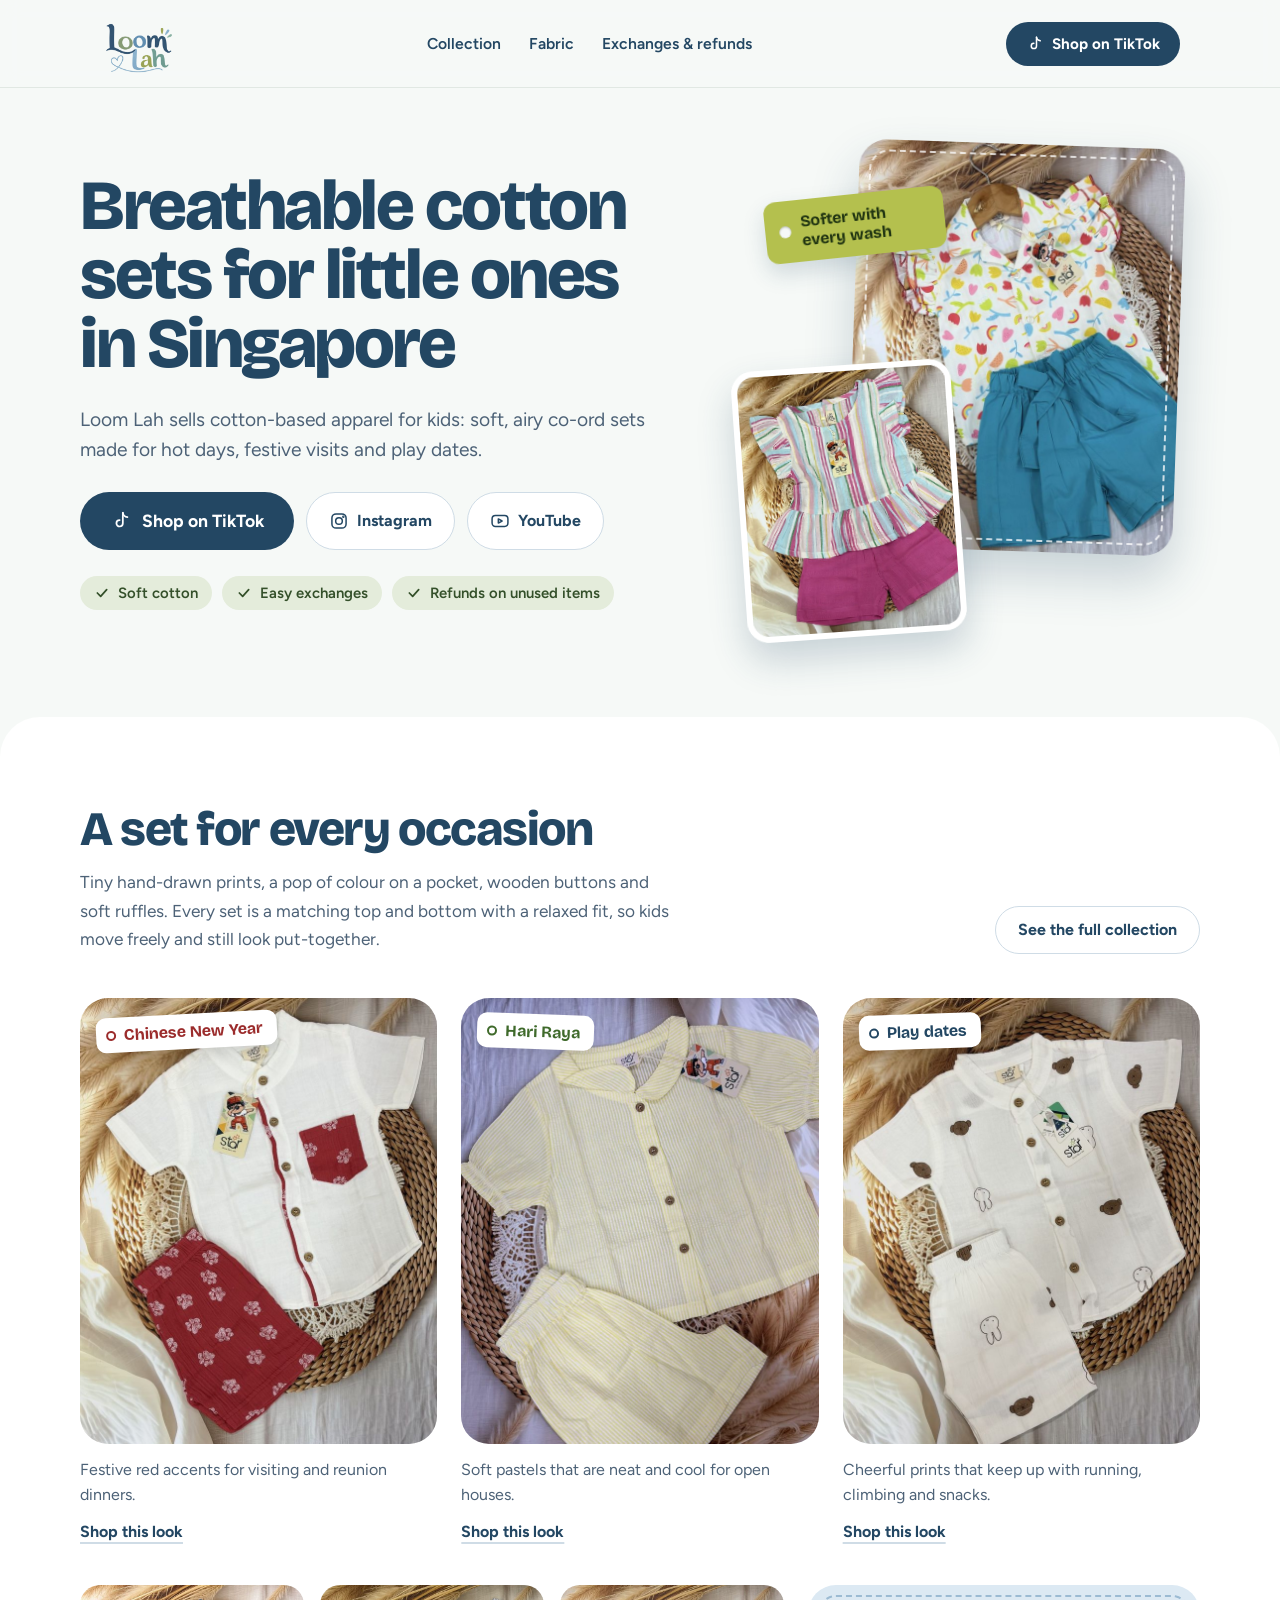
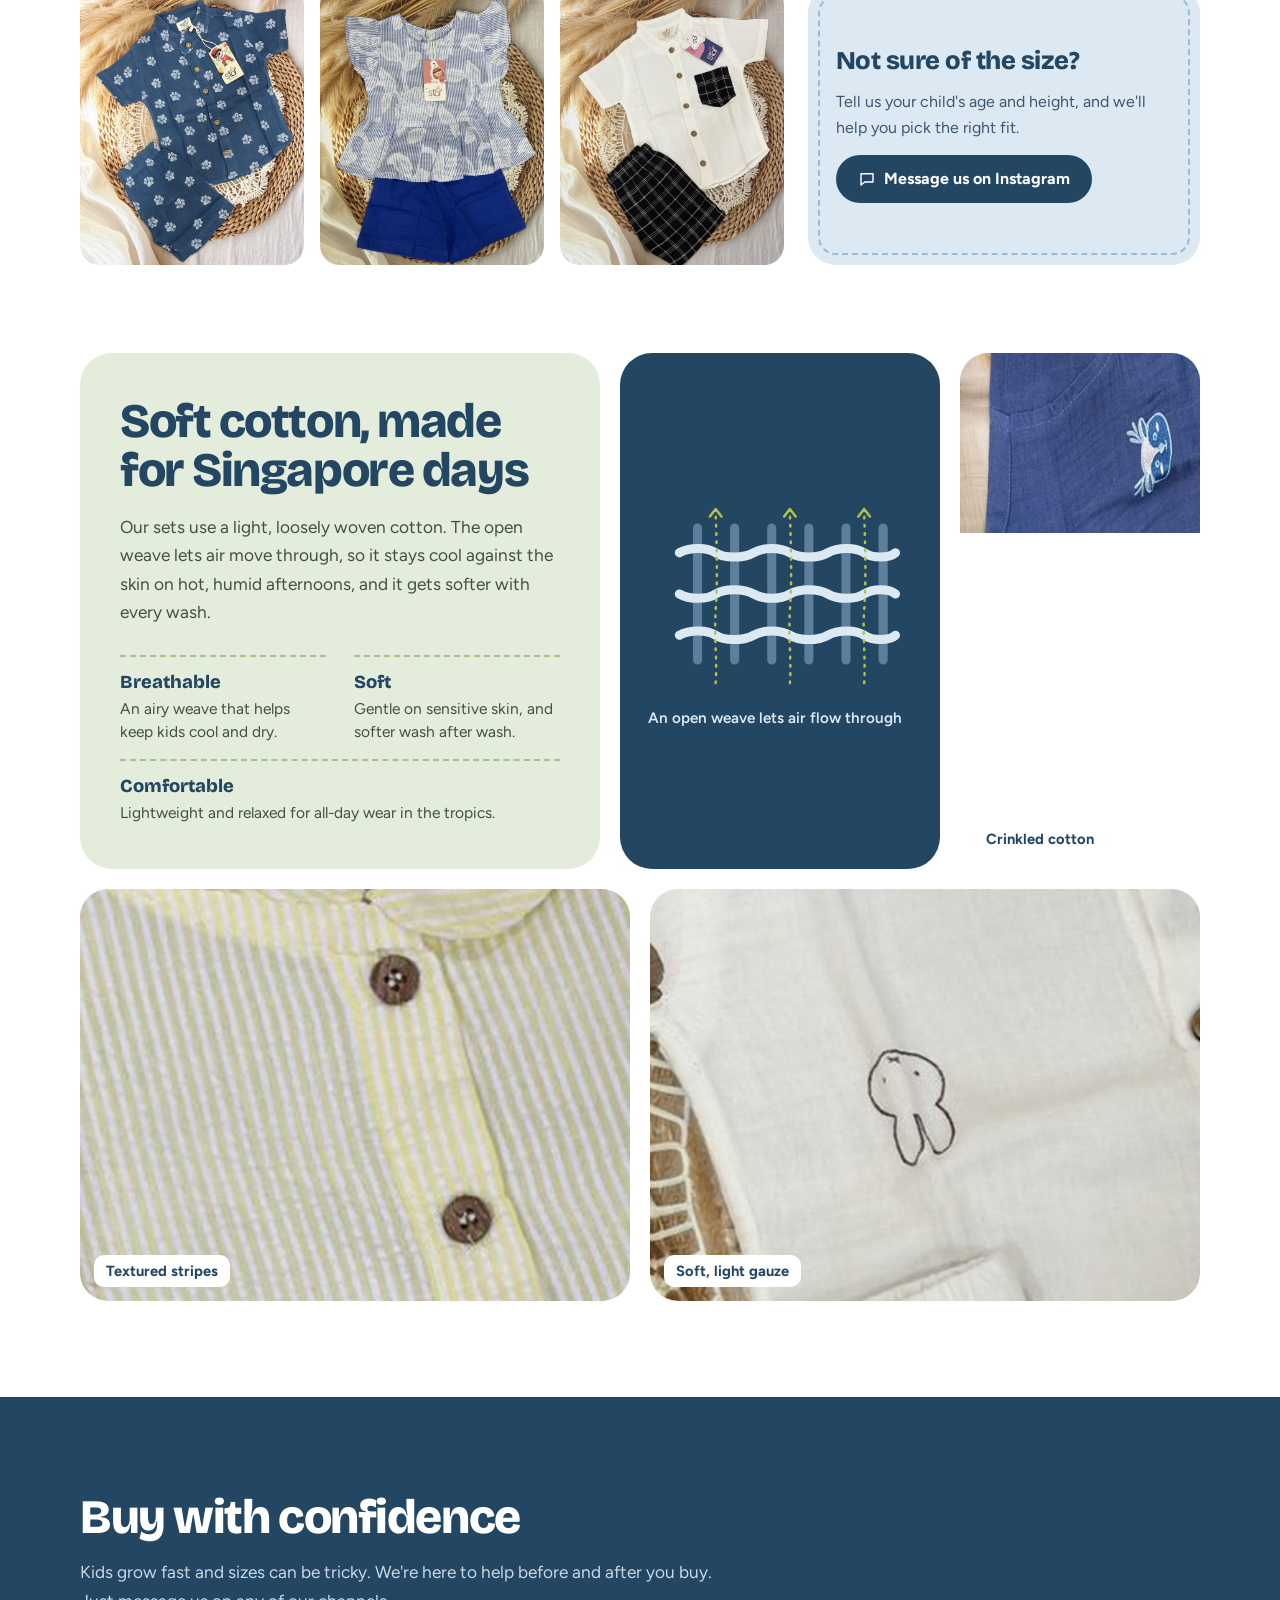
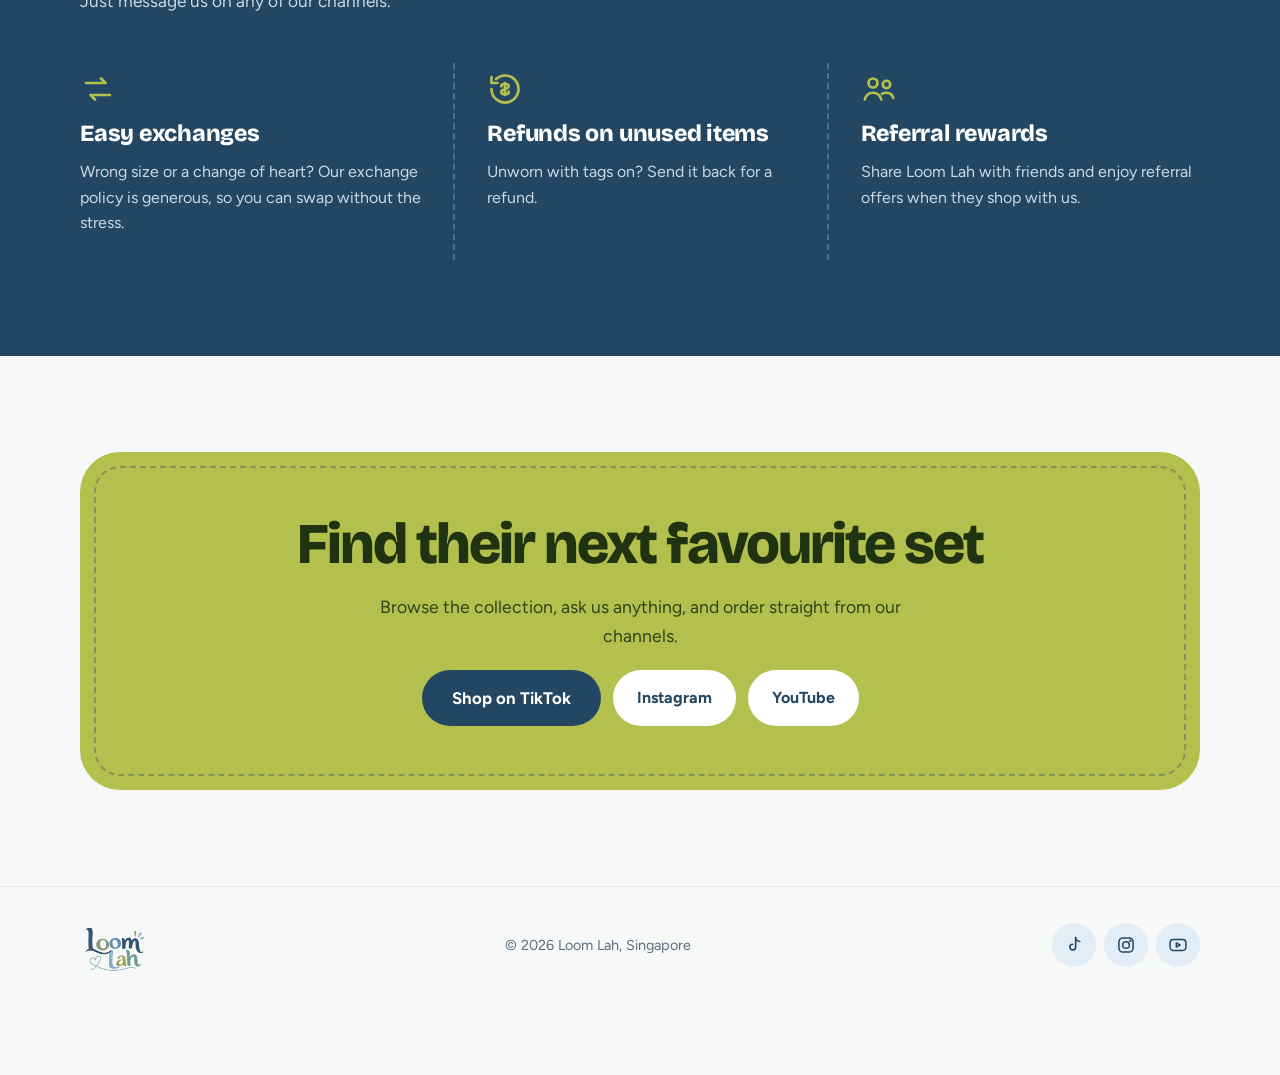
==== commit f1e7218e: "Bug fix to hero image" ====
--- a/index.html
+++ b/index.html
@@ -9,7 +9,6 @@
 <link rel="icon" type="image/png" href="assets/favicon-32.png">
 <link rel="apple-touch-icon" href="assets/apple-touch-icon.png">
 <meta name="theme-color" content="#234763">
-<!-- Replace https://YOUR-DOMAIN with your real address so link previews show the image -->
 <link rel="canonical" href="https://loomlah.github.io/">
 <meta property="og:url" content="https://loomlah.github.io/">
 <meta property="og:title" content="Loom Lah — Breathable cotton sets for kids">
@@ -29,6 +28,7 @@
      the script at the bottom reports each click as a "cta_click" event. -->
 <style>
 *{box-sizing:border-box}
+img{max-width:100%;height:auto}
 html{scroll-behavior:smooth;scroll-padding-top:90px}
 a:focus-visible{outline:3px solid #B4C04E;outline-offset:3px}
 @media (prefers-reduced-motion:reduce){html{scroll-behavior:auto}}
@@ -40,6 +40,7 @@
 .shop:hover .shop-cta{text-decoration-color:#B4C04E}
 .navlinks{display:none}
 @media (min-width:860px){.navlinks{display:flex}}
+@media (max-width:899px){.exp-sep{border-left:none !important;border-top:2px dashed #4F6F8C;padding:28px 0 24px 0 !important}}
 .mbar{display:flex}
 @media (min-width:900px){.mbar{display:none}}
 @keyframes settleA{from{opacity:0;transform:translateY(24px) rotate(6deg)}to{opacity:1;transform:rotate(2deg)}}
@@ -188,12 +189,12 @@
 <h3 style="margin: 0; font-family: 'Bricolage Grotesque', sans-serif; font-size: 1.45rem; font-weight: 800; letter-spacing: -0.01em; color: #FFFFFF">Easy exchanges</h3>
 <p style="margin: 0; font-size: 1rem; line-height: 1.6; color: #C9D8E5">Wrong size or a change of heart? Our exchange policy is generous, so you can swap without the stress.</p>
 </div>
-<div style="flex: 1 1 280px; min-width: 0; box-sizing: border-box; padding: 8px 32px 24px 32px; border-left: 2px dashed #4F6F8C; display: flex; flex-direction: column; gap: 12px">
+<div class="exp-sep" style="flex: 1 1 280px; min-width: 0; box-sizing: border-box; padding: 8px 32px 24px 32px; border-left: 2px dashed #4F6F8C; display: flex; flex-direction: column; gap: 12px">
 <svg width="36" height="36" viewBox="0 0 24 24" fill="none" stroke="#B4C04E" stroke-width="1.8" stroke-linecap="round" stroke-linejoin="round" aria-hidden="true"><path d="M3 12a9 9 0 1 0 3-6.7"></path><path d="M3 4v4h4"></path><path d="M12 8v8M9.5 10.2c0-1 1.1-1.7 2.5-1.7s2.5.7 2.5 1.7-1.1 1.4-2.5 1.8-2.5.8-2.5 1.8 1.1 1.7 2.5 1.7 2.5-.7 2.5-1.7"></path></svg>
 <h3 style="margin: 0; font-family: 'Bricolage Grotesque', sans-serif; font-size: 1.45rem; font-weight: 800; letter-spacing: -0.01em; color: #FFFFFF">Refunds on unused items</h3>
 <p style="margin: 0; font-size: 1rem; line-height: 1.6; color: #C9D8E5">Unworn with tags on? Send it back for a refund.</p>
 </div>
-<div style="flex: 1 1 280px; min-width: 0; box-sizing: border-box; padding: 8px 0 24px 32px; border-left: 2px dashed #4F6F8C; display: flex; flex-direction: column; gap: 12px">
+<div class="exp-sep" style="flex: 1 1 280px; min-width: 0; box-sizing: border-box; padding: 8px 0 24px 32px; border-left: 2px dashed #4F6F8C; display: flex; flex-direction: column; gap: 12px">
 <svg width="36" height="36" viewBox="0 0 24 24" fill="none" stroke="#B4C04E" stroke-width="1.8" stroke-linecap="round" stroke-linejoin="round" aria-hidden="true"><circle cx="8" cy="8" r="3"></circle><circle cx="17" cy="9" r="2.5"></circle><path d="M2.5 19c.8-3 3-4.5 5.5-4.5s4.7 1.5 5.5 4.5"></path><path d="M14 15.2c.9-.5 1.9-.7 3-.7 2.2 0 3.9 1.3 4.5 3.5"></path></svg>
 <h3 style="margin: 0; font-family: 'Bricolage Grotesque', sans-serif; font-size: 1.45rem; font-weight: 800; letter-spacing: -0.01em; color: #FFFFFF">Referral rewards</h3>
 <p style="margin: 0; font-size: 1rem; line-height: 1.6; color: #C9D8E5">Share Loom Lah with friends and enjoy referral offers when they shop with us.</p>
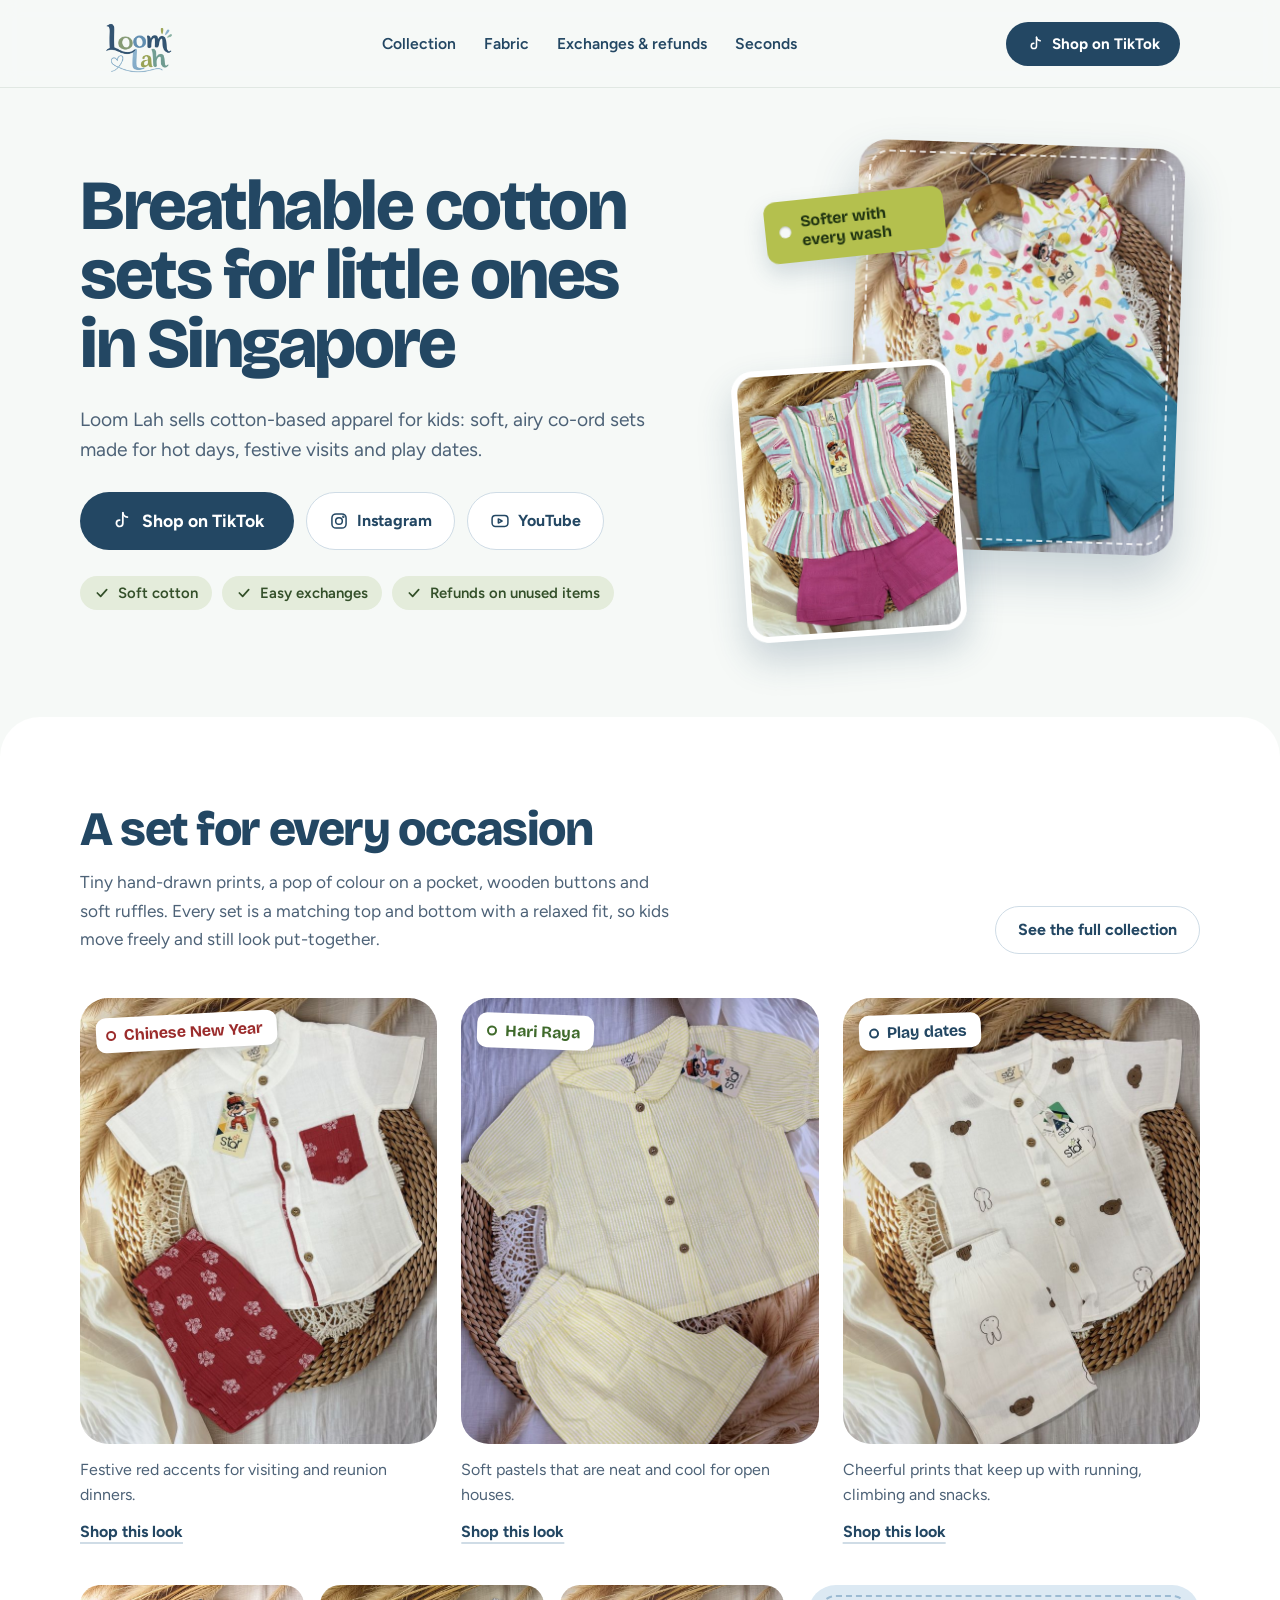
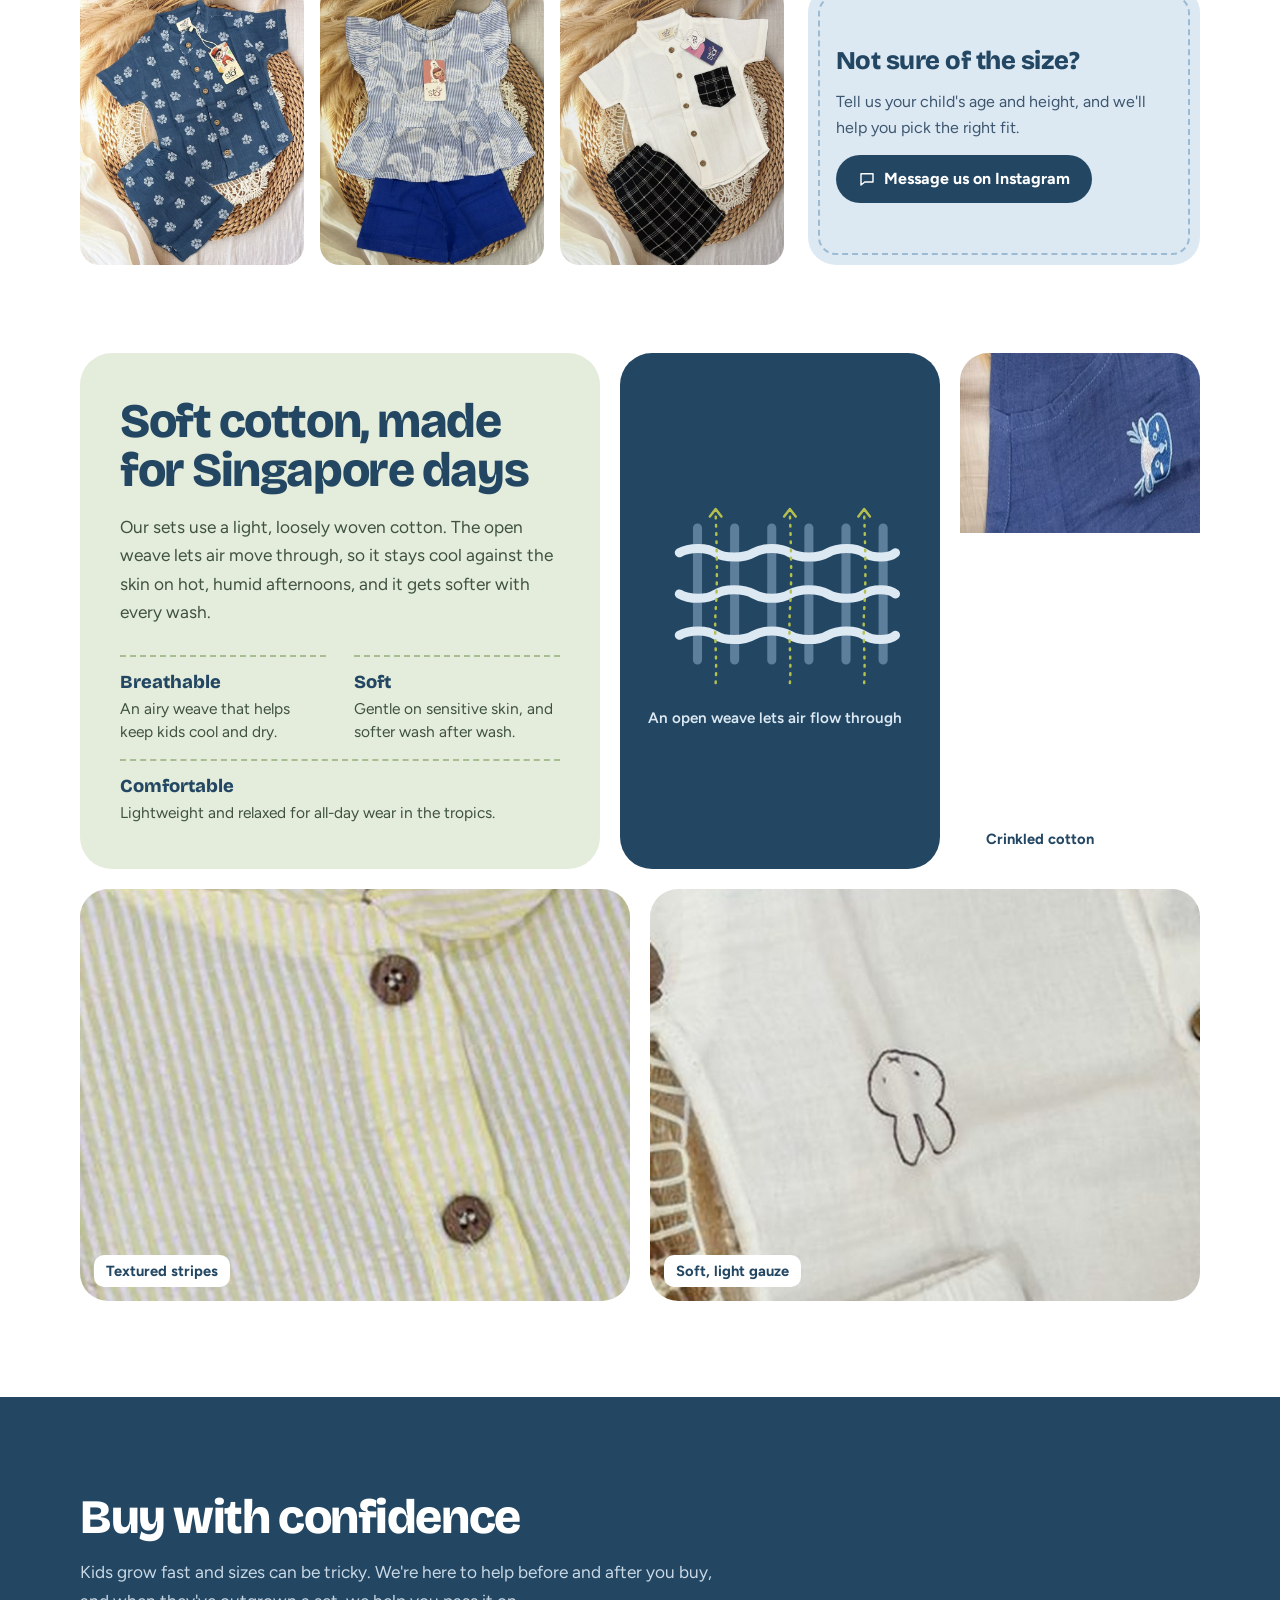
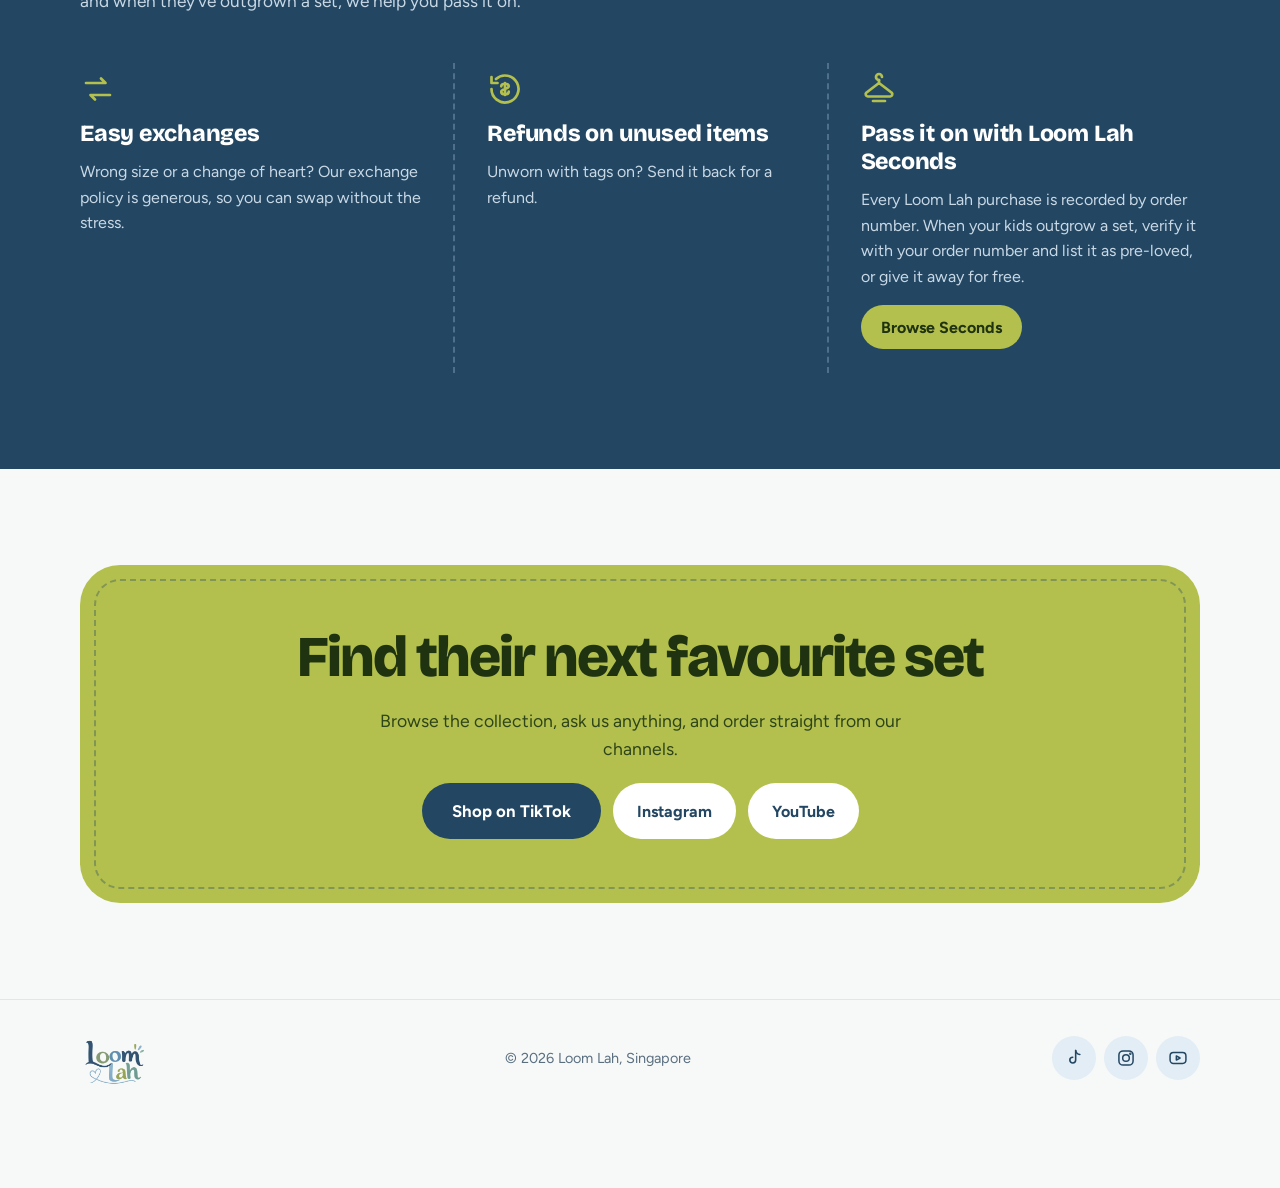
==== commit 874a30c9: "Added Seconds page" ====
--- a/index.html
+++ b/index.html
@@ -62,6 +62,7 @@
 <a href="#collection" style="text-decoration: none; color: #234763">Collection</a>
 <a href="#fabric" style="text-decoration: none; color: #234763">Fabric</a>
 <a href="#experience" style="text-decoration: none; color: #234763">Exchanges &amp; refunds</a>
+<a href="seconds.html" style="text-decoration: none; color: #234763">Seconds</a>
 </nav>
 <a data-cta="tiktok" class="btn btn-solid" href="https://www.tiktok.com/@loomlah" target="_blank" rel="noopener" style="margin-left: auto; display: inline-flex; align-items: center; gap: 8px; min-height: 44px; box-sizing: border-box; padding: 0 20px; border-radius: 999px; background: #234763; color: #FFFFFF; text-decoration: none; font-weight: 700; font-size: 0.95rem">
 <svg width="18" height="18" viewBox="0 0 24 24" fill="none" stroke="currentColor" stroke-width="2" stroke-linecap="round" stroke-linejoin="round" aria-hidden="true"><path d="M14 3v11.5a3.5 3.5 0 1 1-3.5-3.5"></path><path d="M14 3c.4 2.8 2.2 4.5 5 4.8"></path></svg>Shop on TikTok</a>
@@ -181,7 +182,7 @@
 <div style="max-width: 1120px; margin: 0 auto; display: flex; flex-direction: column; gap: 48px">
 <div style="max-width: 640px; display: flex; flex-direction: column; gap: 16px">
 <h2 id="experience-h" style="margin: 0; font-family: 'Bricolage Grotesque', sans-serif; font-size: clamp(2rem, 4vw, 3rem); line-height: 1.02; font-weight: 800; letter-spacing: -0.03em; color: #FFFFFF">Buy with confidence</h2>
-<p style="margin: 0; font-size: 1.08rem; line-height: 1.65; color: #C9D8E5">Kids grow fast and sizes can be tricky. We're here to help before and after you buy. Just message us on any of our channels.</p>
+<p style="margin: 0; font-size: 1.08rem; line-height: 1.65; color: #C9D8E5">Kids grow fast and sizes can be tricky. We're here to help before and after you buy, and when they've outgrown a set, we help you pass it on.</p>
 </div>
 <div style="display: flex; flex-wrap: wrap; gap: 0">
 <div style="flex: 1 1 280px; min-width: 0; box-sizing: border-box; padding: 8px 32px 24px 0; display: flex; flex-direction: column; gap: 12px">
@@ -195,9 +196,10 @@
 <p style="margin: 0; font-size: 1rem; line-height: 1.6; color: #C9D8E5">Unworn with tags on? Send it back for a refund.</p>
 </div>
 <div class="exp-sep" style="flex: 1 1 280px; min-width: 0; box-sizing: border-box; padding: 8px 0 24px 32px; border-left: 2px dashed #4F6F8C; display: flex; flex-direction: column; gap: 12px">
-<svg width="36" height="36" viewBox="0 0 24 24" fill="none" stroke="#B4C04E" stroke-width="1.8" stroke-linecap="round" stroke-linejoin="round" aria-hidden="true"><circle cx="8" cy="8" r="3"></circle><circle cx="17" cy="9" r="2.5"></circle><path d="M2.5 19c.8-3 3-4.5 5.5-4.5s4.7 1.5 5.5 4.5"></path><path d="M14 15.2c.9-.5 1.9-.7 3-.7 2.2 0 3.9 1.3 4.5 3.5"></path></svg>
-<h3 style="margin: 0; font-family: 'Bricolage Grotesque', sans-serif; font-size: 1.45rem; font-weight: 800; letter-spacing: -0.01em; color: #FFFFFF">Referral rewards</h3>
-<p style="margin: 0; font-size: 1rem; line-height: 1.6; color: #C9D8E5">Share Loom Lah with friends and enjoy referral offers when they shop with us.</p>
+<svg width="36" height="36" viewBox="0 0 24 24" fill="none" stroke="#B4C04E" stroke-width="1.8" stroke-linecap="round" stroke-linejoin="round" aria-hidden="true"><path d="M12 6a2 2 0 1 1 2-2"></path><path d="M12 6v2L3.5 14.5a1.5 1.5 0 0 0 1 2.5h15a1.5 1.5 0 0 0 1-2.5L12 8"></path><path d="M8 20h8"></path></svg>
+<h3 style="margin: 0; font-family: 'Bricolage Grotesque', sans-serif; font-size: 1.45rem; font-weight: 800; letter-spacing: -0.01em; color: #FFFFFF">Pass it on with Loom Lah Seconds</h3>
+<p style="margin: 0; font-size: 1rem; line-height: 1.6; color: #C9D8E5">Every Loom Lah purchase is recorded by order number. When your kids outgrow a set, verify it with your order number and list it as pre-loved, or give it away for free.</p>
+<a class="btn" href="seconds.html" style="align-self: flex-start; margin-top: 4px; display: inline-flex; align-items: center; min-height: 44px; box-sizing: border-box; padding: 0 20px; border-radius: 999px; background: #B4C04E; color: #1F3311; text-decoration: none; font-weight: 700">Browse Seconds</a>
 </div>
 </div>
 </div>
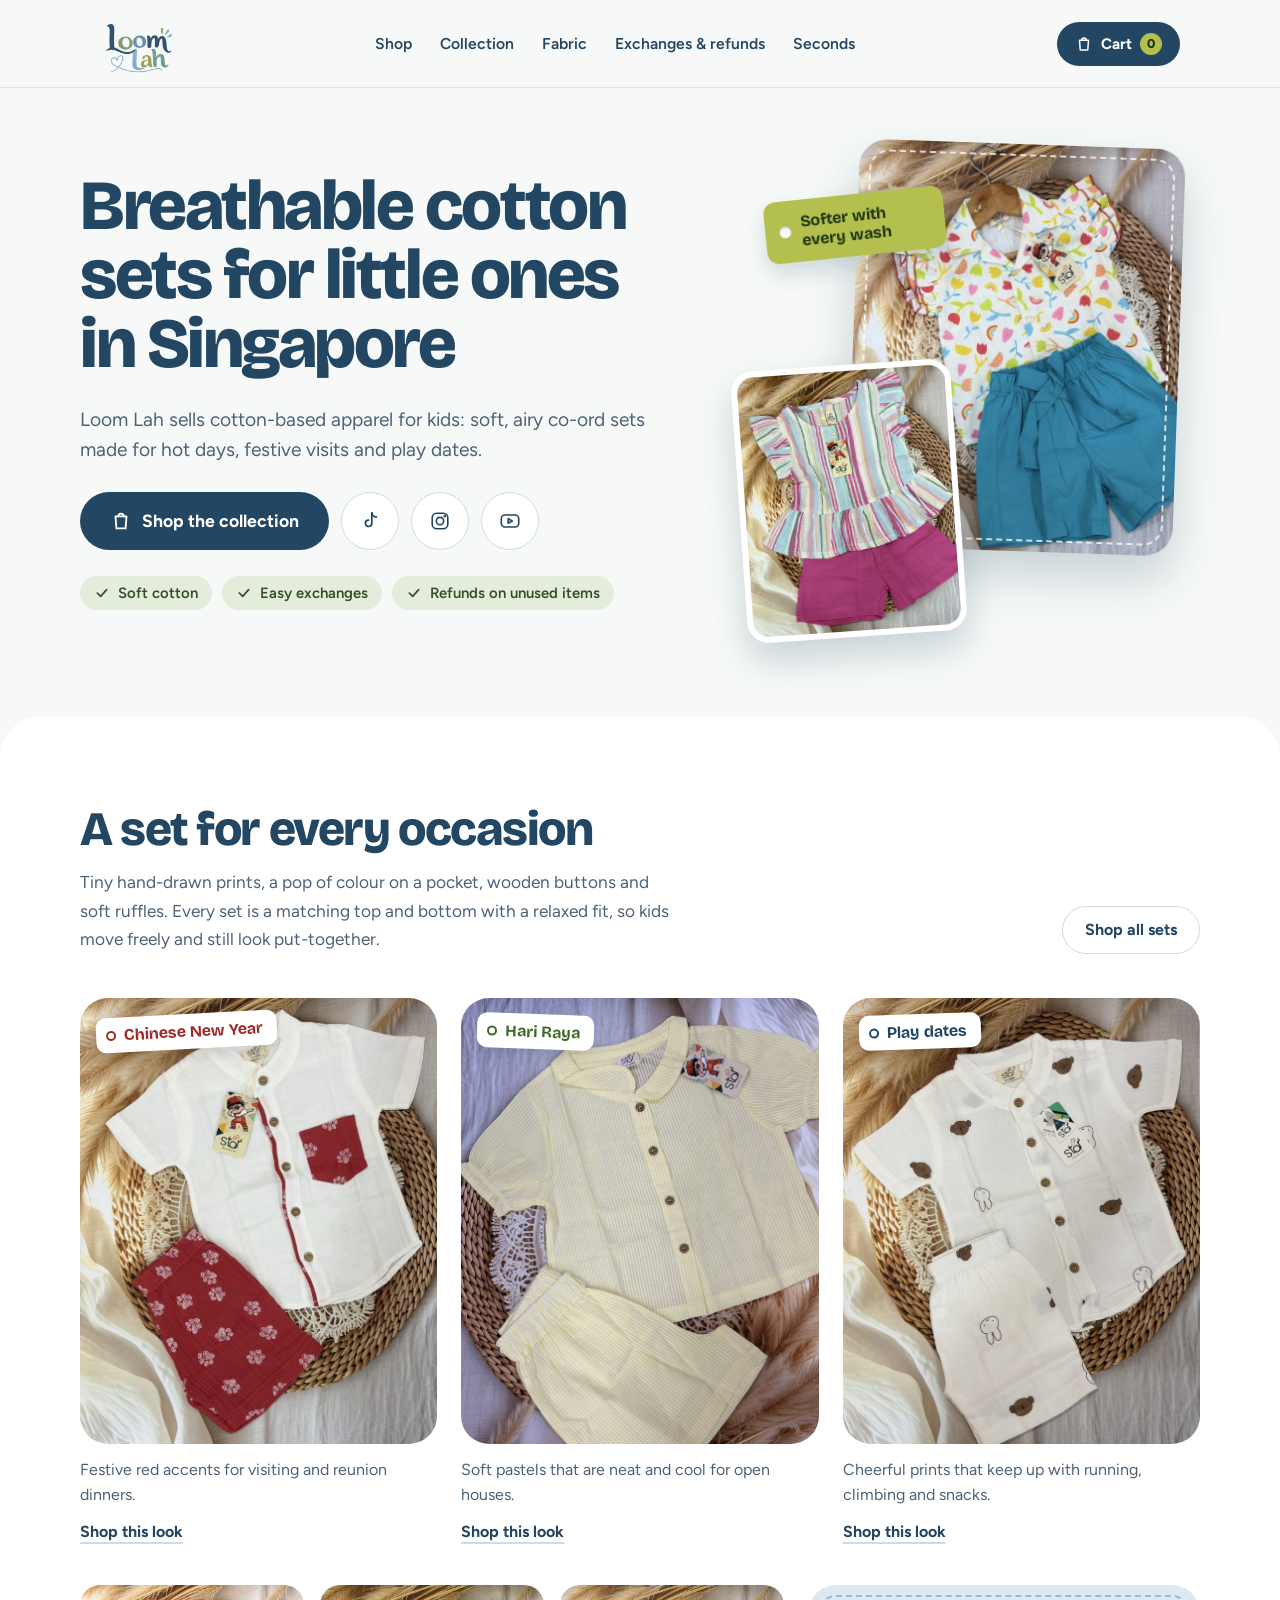
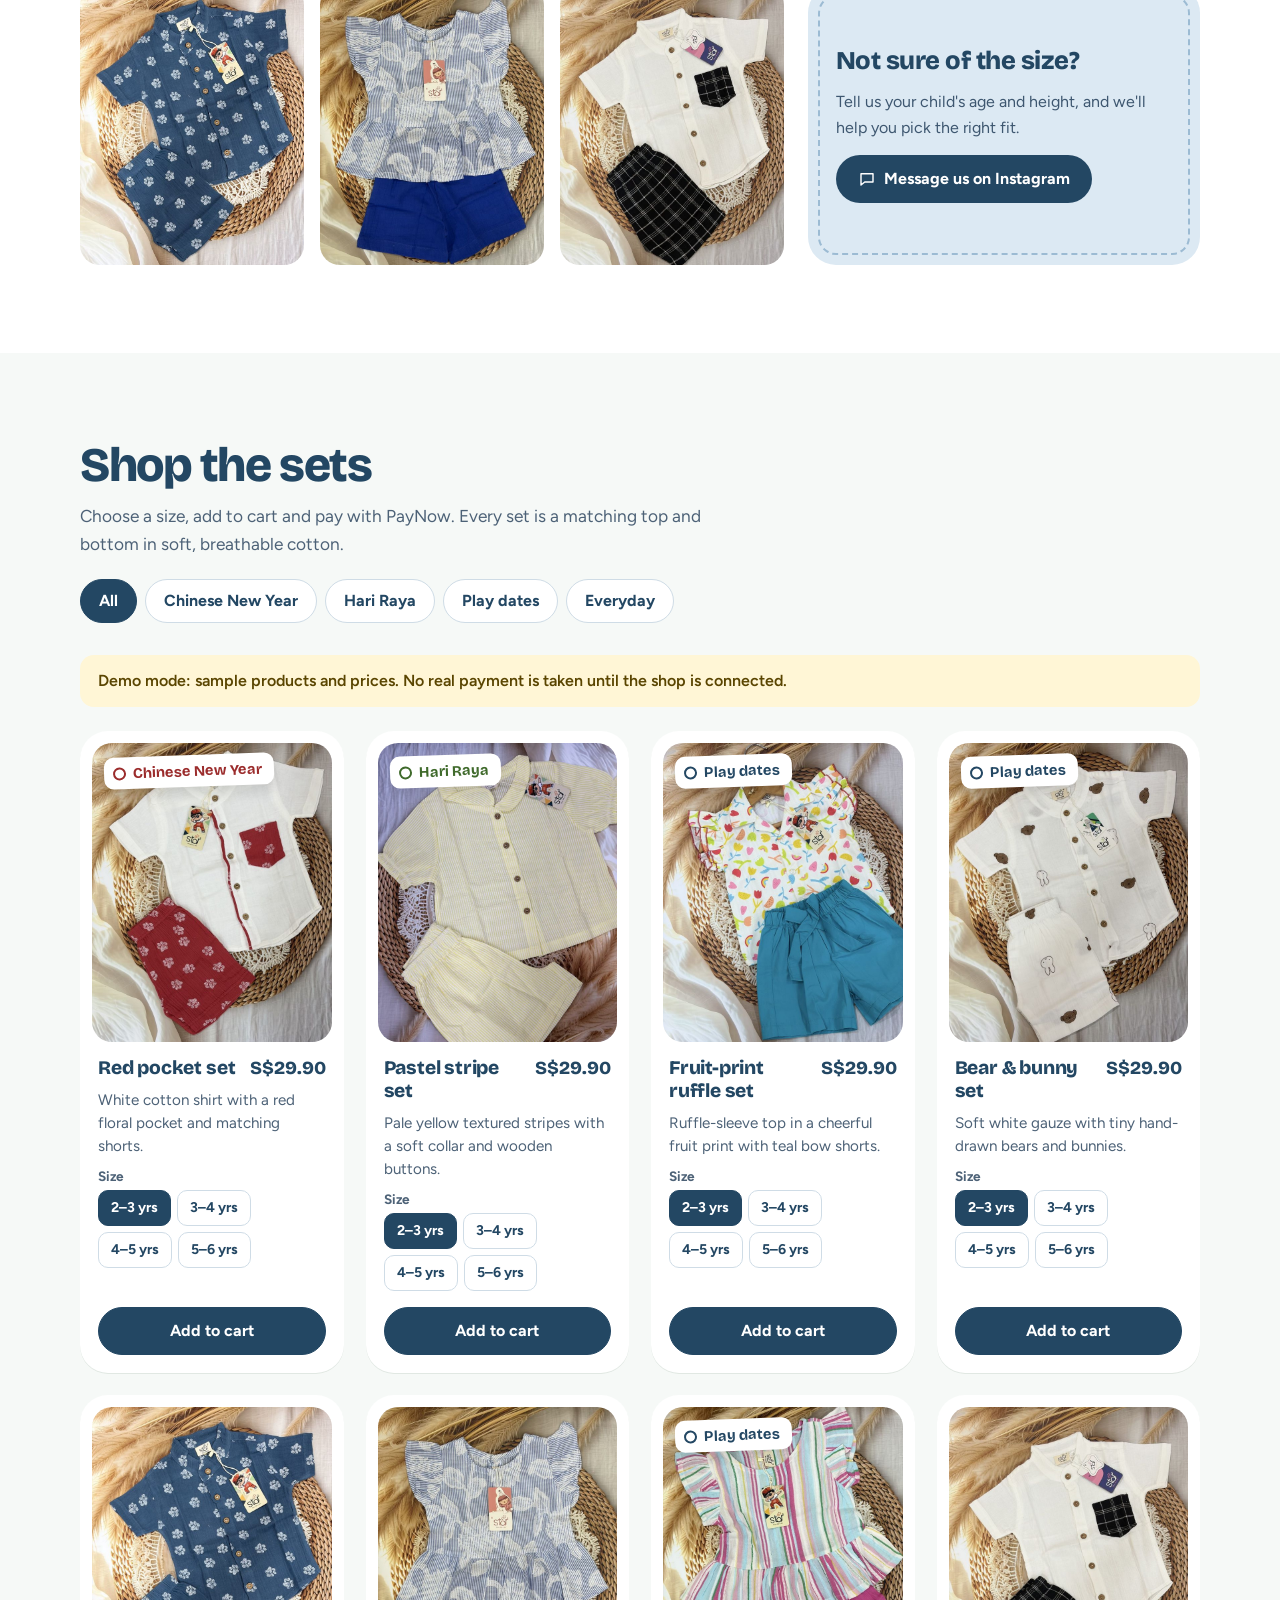
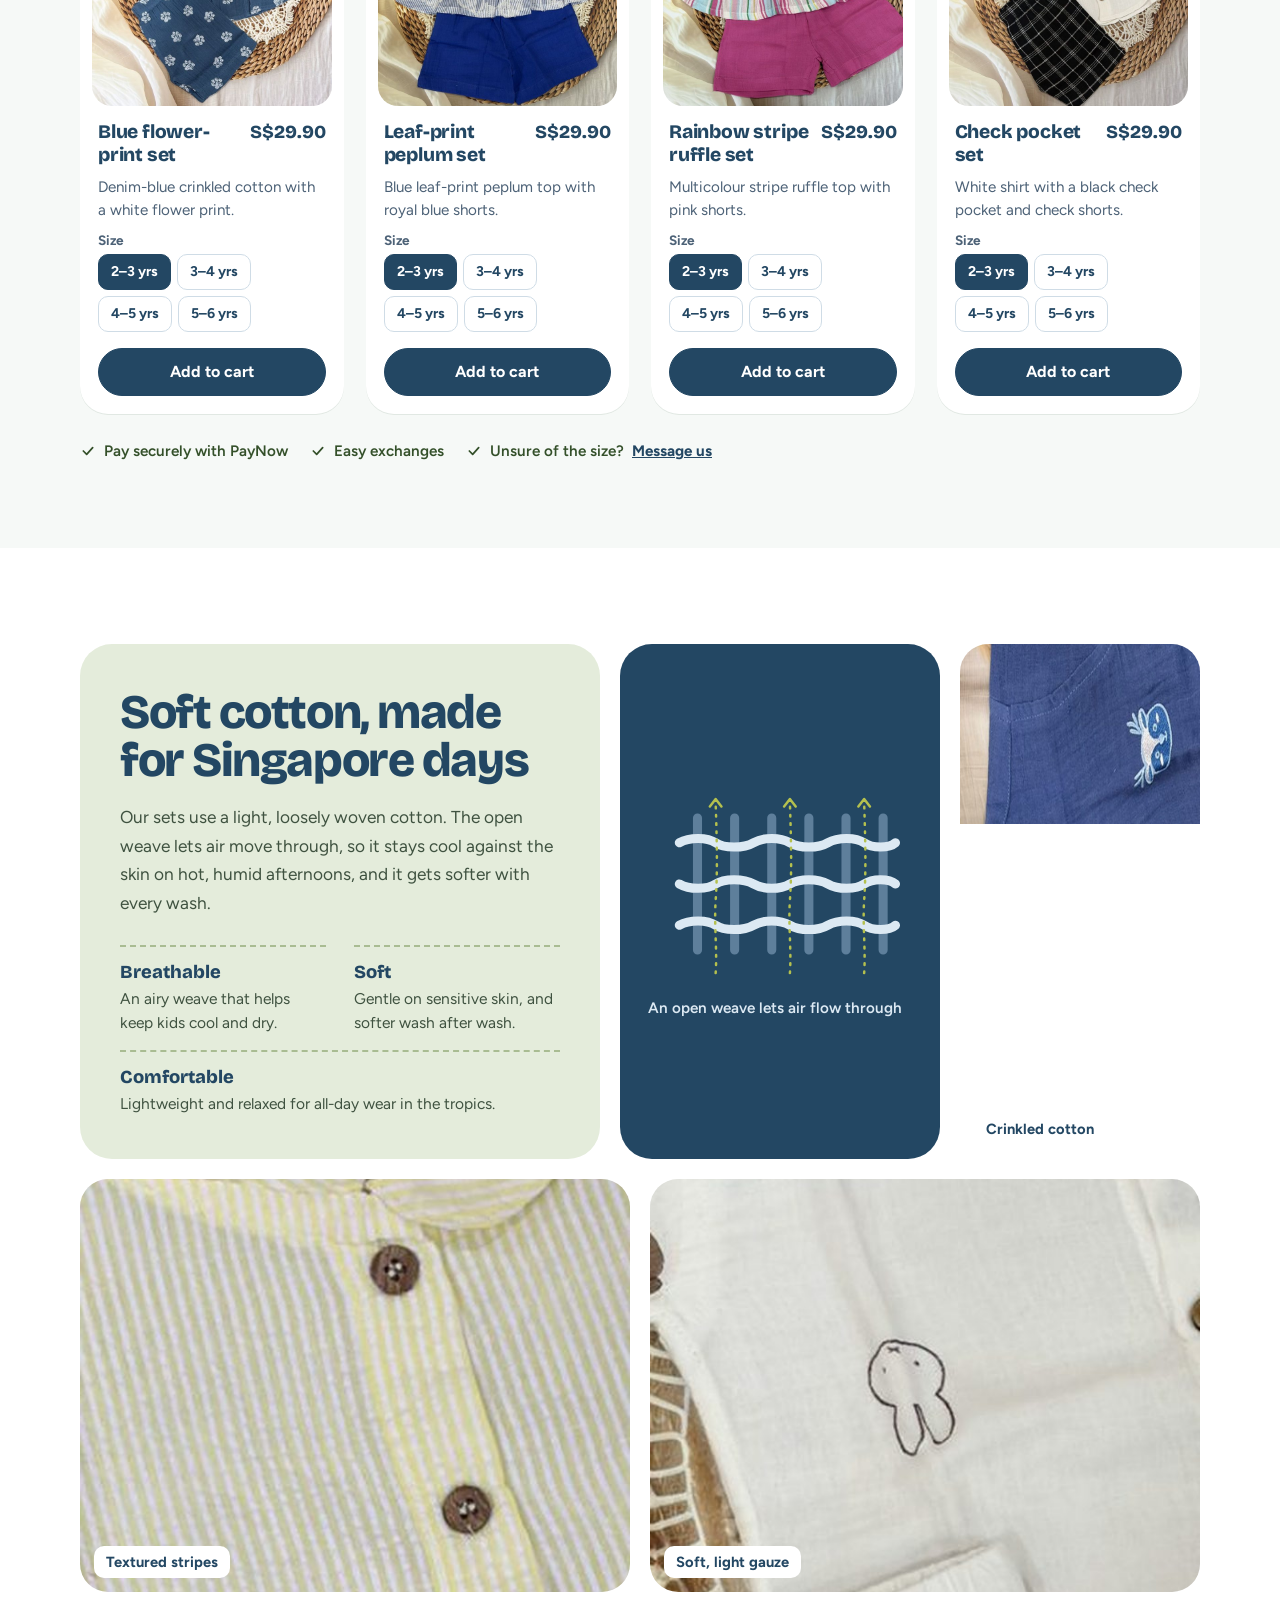
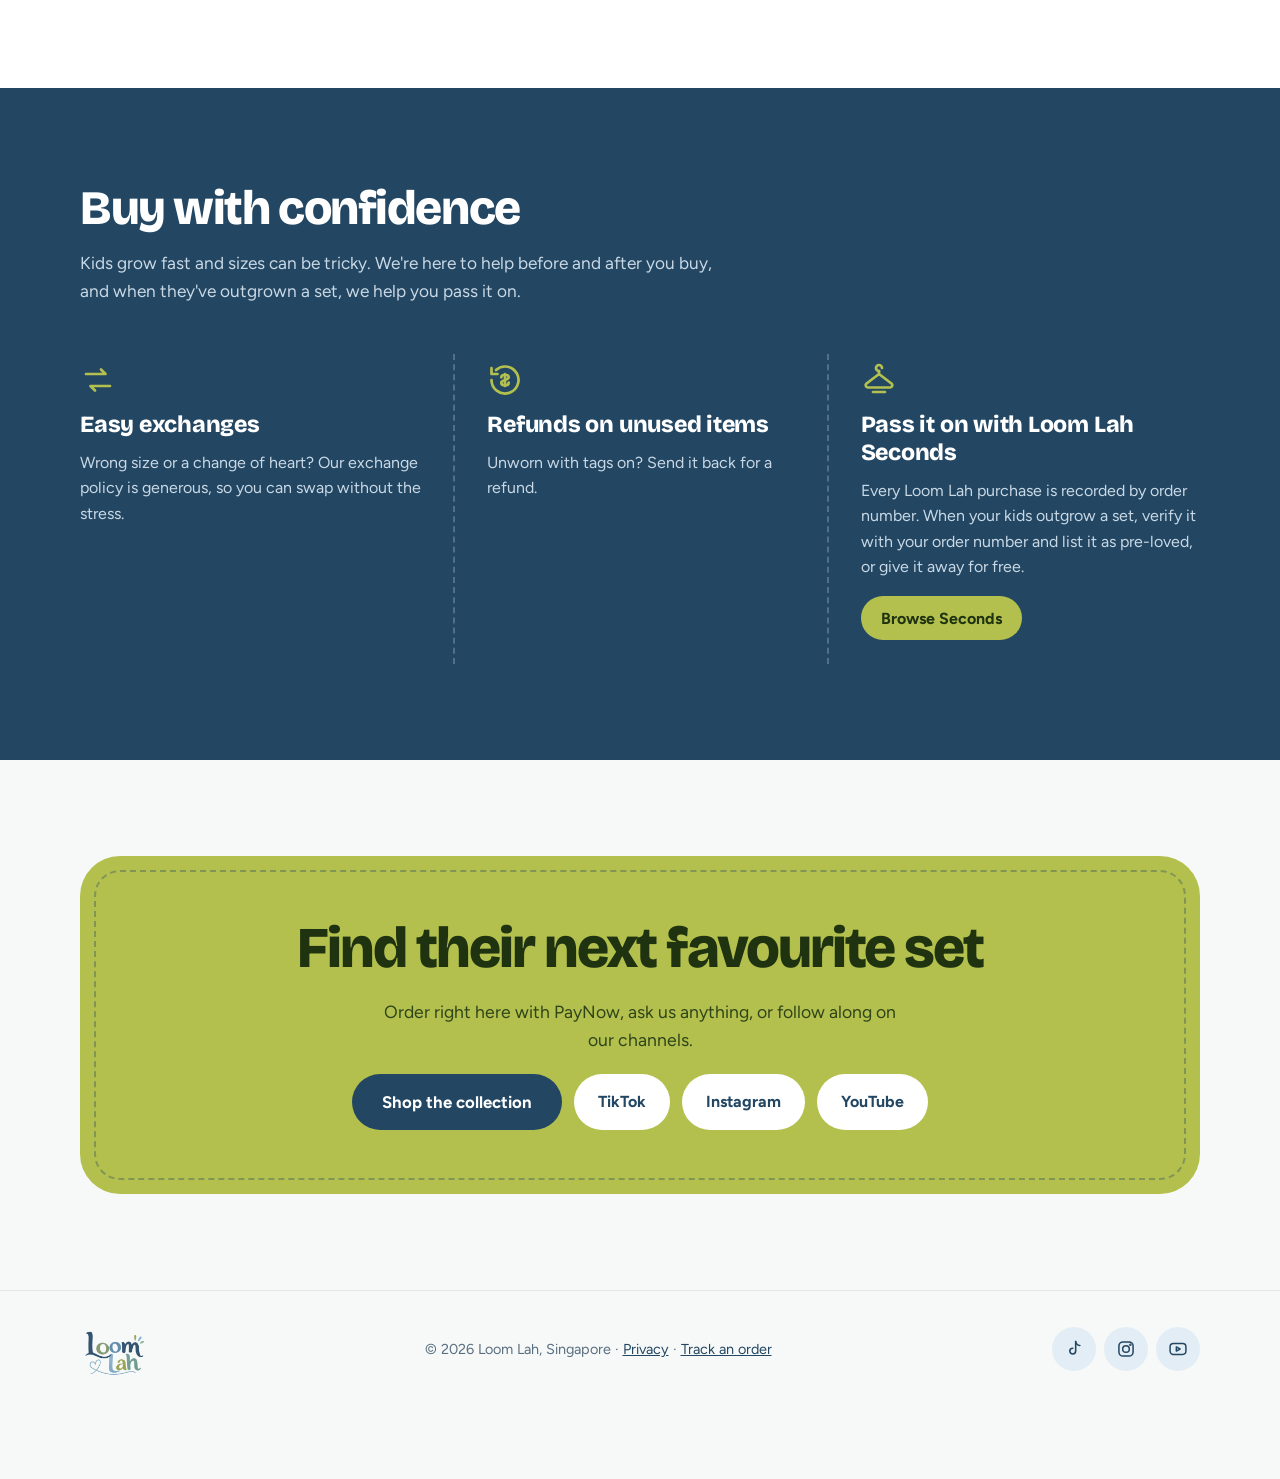
==== commit aeb388c4: "Add Supabase, Hitpay and Seconds feature" ====
--- a/index.html
+++ b/index.html
@@ -4,7 +4,7 @@
 <meta charset="utf-8">
 <meta name="viewport" content="width=device-width, initial-scale=1">
 <title>Loom Lah — Breathable cotton sets for kids in Singapore</title>
-<meta name="description" content="Soft, breathable cotton co-ord sets for kids in Singapore, for CNY, Hari Raya and play dates. Easy exchanges. Shop on TikTok and Instagram.">
+<meta name="description" content="Soft, breathable cotton co-ord sets for kids in Singapore, for CNY, Hari Raya and play dates. Order online and pay with PayNow. Easy exchanges.">
 <link rel="icon" href="favicon.ico" sizes="any">
 <link rel="icon" type="image/png" href="assets/favicon-32.png">
 <link rel="apple-touch-icon" href="assets/apple-touch-icon.png">
@@ -23,9 +23,6 @@
 <script type="application/ld+json">
 {"@context":"https://schema.org","@type":"ClothingStore","name":"Loom Lah","description":"Cotton-based apparel for kids","areaServed":"Singapore","logo":"https://loomlah.github.io/assets/logo.png","sameAs":["https://www.tiktok.com/@loomlah","https://www.instagram.com/loomlah","https://www.youtube.com/@loomlah"]}
 </script>
-<!-- ANALYTICS: paste your Google Analytics or Plausible snippet here.
-     Every shop/social link carries data-cta="tiktok|instagram|instagram_dm|youtube";
-     the script at the bottom reports each click as a "cta_click" event. -->
 <style>
 *{box-sizing:border-box}
 img{max-width:100%;height:auto}
@@ -51,6 +48,8 @@
 .tag-in{animation:tagIn .7s .45s cubic-bezier(.2,.8,.2,1) both}
 @media (prefers-reduced-motion:reduce){.settle-a,.settle-b,.tag-in{animation:none}.btn{transition:none}.btn:hover{transform:none}}
 </style>
+<style>@media (max-width:520px){.hero-shop{flex:1 1 100%}}</style>
+<link rel="stylesheet" href="assets/css/shop.css">
 </head>
 <body>
 <div style="min-height: 100vh; background: #F6F9F7; color: #234763; font-family: 'Figtree', system-ui, sans-serif; display: flex; flex-direction: column">
@@ -59,13 +58,13 @@
 <div style="max-width: 1120px; margin: 0 auto; padding: 10px 20px; display: flex; align-items: center; gap: 24px">
 <a href="#top" aria-label="Loom Lah home" style="display: block; flex: none"><img src="assets/logo.png" width="72" height="67" alt="Loom Lah" style="width: 72px; height: auto; display: block"></a>
 <nav class="navlinks" aria-label="Sections" style="flex: 1; gap: 28px; justify-content: center; font-weight: 600; font-size: 0.98rem">
+<a href="#shop" style="text-decoration: none; color: #234763">Shop</a>
 <a href="#collection" style="text-decoration: none; color: #234763">Collection</a>
 <a href="#fabric" style="text-decoration: none; color: #234763">Fabric</a>
 <a href="#experience" style="text-decoration: none; color: #234763">Exchanges &amp; refunds</a>
 <a href="seconds.html" style="text-decoration: none; color: #234763">Seconds</a>
 </nav>
-<a data-cta="tiktok" class="btn btn-solid" href="https://www.tiktok.com/@loomlah" target="_blank" rel="noopener" style="margin-left: auto; display: inline-flex; align-items: center; gap: 8px; min-height: 44px; box-sizing: border-box; padding: 0 20px; border-radius: 999px; background: #234763; color: #FFFFFF; text-decoration: none; font-weight: 700; font-size: 0.95rem">
-<svg width="18" height="18" viewBox="0 0 24 24" fill="none" stroke="currentColor" stroke-width="2" stroke-linecap="round" stroke-linejoin="round" aria-hidden="true"><path d="M14 3v11.5a3.5 3.5 0 1 1-3.5-3.5"></path><path d="M14 3c.4 2.8 2.2 4.5 5 4.8"></path></svg>Shop on TikTok</a>
+<button type="button" class="ll-cartbtn" data-cart-open data-cart-label aria-label="Cart, 0 items"><svg width="18" height="18" viewBox="0 0 24 24" fill="none" stroke="currentColor" stroke-width="2" stroke-linecap="round" stroke-linejoin="round" aria-hidden="true"><path d="M6 7h12l-1 13H7z"></path><path d="M9 7a3 3 0 0 1 6 0"></path></svg>Cart <span class="ll-badge" data-cart-count>0</span></button>
 </div>
 </div>
 
@@ -75,12 +74,10 @@
 <h1 style="margin: 0; font-family: 'Bricolage Grotesque', 'Figtree', sans-serif; font-size: clamp(2.6rem, 6vw, 4.4rem); line-height: 0.98; font-weight: 800; letter-spacing: -0.035em; color: #234763">Breathable cotton sets for little ones in Singapore</h1>
 <p style="margin: 0; font-size: 1.2rem; line-height: 1.6; color: #4D6277; max-width: 30em">Loom Lah sells cotton-based apparel for kids: soft, airy co-ord sets made for hot days, festive visits and play dates.</p>
 <div style="display: flex; flex-wrap: wrap; gap: 12px; align-items: center">
-<a data-cta="tiktok" class="btn btn-solid" href="https://www.tiktok.com/@loomlah" target="_blank" rel="noopener" style="display: inline-flex; align-items: center; gap: 10px; min-height: 58px; box-sizing: border-box; padding: 0 30px; border-radius: 999px; background: #234763; color: #FFFFFF; text-decoration: none; font-weight: 700; font-size: 1.1rem">
-<svg width="22" height="22" viewBox="0 0 24 24" fill="none" stroke="currentColor" stroke-width="1.9" stroke-linecap="round" stroke-linejoin="round" aria-hidden="true"><path d="M14 3v11.5a3.5 3.5 0 1 1-3.5-3.5"></path><path d="M14 3c.4 2.8 2.2 4.5 5 4.8"></path></svg>Shop on TikTok</a>
-<a data-cta="instagram" class="btn" href="https://www.instagram.com/loomlah" target="_blank" rel="noopener" aria-label="Loom Lah on Instagram" style="display: inline-flex; align-items: center; justify-content: center; gap: 8px; min-height: 58px; box-sizing: border-box; padding: 0 22px; border-radius: 999px; background: #FFFFFF; border: 1.5px solid #CFDCE6; color: #234763; text-decoration: none; font-weight: 700">
-<svg width="20" height="20" viewBox="0 0 24 24" fill="none" stroke="currentColor" stroke-width="1.8" stroke-linecap="round" stroke-linejoin="round" aria-hidden="true"><rect x="3.5" y="3.5" width="17" height="17" rx="5"></rect><circle cx="12" cy="12" r="4"></circle><circle cx="17.2" cy="6.8" r="0.6"></circle></svg>Instagram</a>
-<a data-cta="youtube" class="btn" href="https://www.youtube.com/@loomlah" target="_blank" rel="noopener" aria-label="Loom Lah on YouTube" style="display: inline-flex; align-items: center; justify-content: center; gap: 8px; min-height: 58px; box-sizing: border-box; padding: 0 22px; border-radius: 999px; background: #FFFFFF; border: 1.5px solid #CFDCE6; color: #234763; text-decoration: none; font-weight: 700">
-<svg width="20" height="20" viewBox="0 0 24 24" fill="none" stroke="currentColor" stroke-width="1.8" stroke-linecap="round" stroke-linejoin="round" aria-hidden="true"><rect x="2.5" y="5.5" width="19" height="13" rx="4"></rect><path d="M10 9.5v5l4.5-2.5z"></path></svg>YouTube</a>
+<a class="btn btn-solid hero-shop" href="#shop" style="display: inline-flex; align-items: center; justify-content: center; gap: 10px; min-height: 58px; box-sizing: border-box; padding: 0 30px; border-radius: 999px; background: #234763; color: #FFFFFF; text-decoration: none; font-weight: 700; font-size: 1.1rem"><svg width="22" height="22" viewBox="0 0 24 24" fill="none" stroke="currentColor" stroke-width="2" stroke-linecap="round" stroke-linejoin="round" aria-hidden="true"><path d="M6 7h12l-1 13H7z"></path><path d="M9 7a3 3 0 0 1 6 0"></path></svg>Shop the collection</a>
+<a data-cta="tiktok" class="btn" href="https://www.tiktok.com/@loomlah" target="_blank" rel="noopener" aria-label="Loom Lah on TikTok" style="display: inline-flex; align-items: center; justify-content: center; width: 58px; height: 58px; box-sizing: border-box; padding: 0; border-radius: 999px; background: #FFFFFF; border: 1.5px solid #CFDCE6; color: #234763; text-decoration: none; font-weight: 700" title="Loom Lah on TikTok"><svg width="22" height="22" viewBox="0 0 24 24" fill="none" stroke="currentColor" stroke-width="1.9" stroke-linecap="round" stroke-linejoin="round" aria-hidden="true"><path d="M14 3v11.5a3.5 3.5 0 1 1-3.5-3.5"></path><path d="M14 3c.4 2.8 2.2 4.5 5 4.8"></path></svg></a>
+<a data-cta="instagram" class="btn" href="https://www.instagram.com/loomlah" target="_blank" rel="noopener" aria-label="Loom Lah on Instagram" style="display: inline-flex; align-items: center; justify-content: center; width: 58px; height: 58px; box-sizing: border-box; padding: 0; border-radius: 999px; background: #FFFFFF; border: 1.5px solid #CFDCE6; color: #234763; text-decoration: none; font-weight: 700" title="Loom Lah on Instagram"><svg width="22" height="22" viewBox="0 0 24 24" fill="none" stroke="currentColor" stroke-width="1.8" stroke-linecap="round" stroke-linejoin="round" aria-hidden="true"><rect x="3.5" y="3.5" width="17" height="17" rx="5"></rect><circle cx="12" cy="12" r="4"></circle><circle cx="17.2" cy="6.8" r="0.6"></circle></svg></a>
+<a data-cta="youtube" class="btn" href="https://www.youtube.com/@loomlah" target="_blank" rel="noopener" aria-label="Loom Lah on YouTube" style="display: inline-flex; align-items: center; justify-content: center; width: 58px; height: 58px; box-sizing: border-box; padding: 0; border-radius: 999px; background: #FFFFFF; border: 1.5px solid #CFDCE6; color: #234763; text-decoration: none; font-weight: 700" title="Loom Lah on YouTube"><svg width="22" height="22" viewBox="0 0 24 24" fill="none" stroke="currentColor" stroke-width="1.8" stroke-linecap="round" stroke-linejoin="round" aria-hidden="true"><rect x="2.5" y="5.5" width="19" height="13" rx="4"></rect><path d="M10 9.5v5l4.5-2.5z"></path></svg></a>
 </div>
 <ul aria-label="Why parents choose Loom Lah" style="margin: 0; padding: 0; list-style: none; display: flex; flex-wrap: wrap; gap: 10px">
 <li style="display: inline-flex; align-items: center; gap: 8px; padding: 8px 14px; border-radius: 999px; background: #E4ECDB; font-size: 0.93rem; font-weight: 600; color: #34502A"><svg width="16" height="16" viewBox="0 0 24 24" fill="none" stroke="currentColor" stroke-width="2.6" stroke-linecap="round" stroke-linejoin="round" aria-hidden="true"><path d="M5 12l5 5 9-10"></path></svg>Soft cotton</li>
@@ -91,11 +88,11 @@
 
 <div style="flex: 1 1 360px; min-width: 0; display: flex; justify-content: center">
 <div style="position: relative; width: 100%; max-width: 440px; aspect-ratio: 1 / 1.12">
-<a data-cta="tiktok" class="settle-a" href="https://www.tiktok.com/@loomlah" target="_blank" rel="noopener" aria-label="Shop the fruit-print set on TikTok" style="position: absolute; right: 0; top: 0; width: 74%; display: block; transform: rotate(2deg); border-radius: 28px; overflow: hidden; box-shadow: 0 24px 48px rgba(35,71,99,0.22)">
+<a class="settle-a" href="#shop" data-shop-filter="playdate" aria-label="Shop the fruit-print set" style="position: absolute; right: 0; top: 0; width: 74%; display: block; transform: rotate(2deg); border-radius: 28px; overflow: hidden; box-shadow: 0 24px 48px rgba(35,71,99,0.22)">
 <img loading="lazy" width="720" height="900" src="assets/img/playdate-fruit-set.jpg" width="720" height="900" fetchpriority="high" alt="Fruit-print ruffle-sleeve top with teal bow shorts" style="width: 100%; aspect-ratio: 4 / 5; object-fit: cover; display: block">
 <span aria-hidden="true" style="position: absolute; inset: 10px; border: 2px dashed rgba(255,255,255,0.75); border-radius: 20px; pointer-events: none"></span>
 </a>
-<a data-cta="tiktok" class="settle-b" href="https://www.tiktok.com/@loomlah" target="_blank" rel="noopener" aria-label="Shop the stripe ruffle set on TikTok" style="position: absolute; left: 0; bottom: 0; width: 50%; display: block; transform: rotate(-4deg); border-radius: 22px; overflow: hidden; border: 6px solid #FFFFFF; box-shadow: 0 18px 36px rgba(35,71,99,0.22)">
+<a class="settle-b" href="#shop" data-shop-filter="playdate" aria-label="Shop the stripe ruffle set" style="position: absolute; left: 0; bottom: 0; width: 50%; display: block; transform: rotate(-4deg); border-radius: 22px; overflow: hidden; border: 6px solid #FFFFFF; box-shadow: 0 18px 36px rgba(35,71,99,0.22)">
 <img loading="lazy" width="720" height="900" src="assets/img/stripe-ruffle-set.jpg" width="720" height="900" alt="Multicolour stripe ruffle top with pink shorts" style="width: 100%; aspect-ratio: 4 / 5; object-fit: cover; display: block">
 </a>
 <div class="tag-in" style="position: absolute; left: 6%; top: 10%; transform: rotate(-6deg); display: flex; align-items: center; gap: 10px; padding: 12px 18px 12px 14px; border-radius: 12px; background: #B4C04E; color: #1F3311; font-family: 'Bricolage Grotesque', sans-serif; font-weight: 700; font-size: 1rem; line-height: 1.2; box-shadow: 0 10px 22px rgba(35,71,99,0.18); max-width: 180px">
@@ -112,21 +109,21 @@
 <h2 id="collection-h" style="margin: 0; font-family: 'Bricolage Grotesque', sans-serif; font-size: clamp(2rem, 4vw, 3rem); line-height: 1.02; font-weight: 800; letter-spacing: -0.03em; color: #234763">A set for every occasion</h2>
 <p style="margin: 0; font-size: 1.08rem; line-height: 1.65; color: #4D6277">Tiny hand-drawn prints, a pop of colour on a pocket, wooden buttons and soft ruffles. Every set is a matching top and bottom with a relaxed fit, so kids move freely and still look put-together.</p>
 </div>
-<a data-cta="tiktok" class="btn" href="https://www.tiktok.com/@loomlah" target="_blank" rel="noopener" style="display: inline-flex; align-items: center; min-height: 48px; box-sizing: border-box; padding: 0 22px; border-radius: 999px; border: 1.5px solid #CFDCE6; color: #234763; text-decoration: none; font-weight: 700">See the full collection</a>
+<a class="btn" href="#shop" data-shop-filter="all" style="display: inline-flex; align-items: center; min-height: 48px; box-sizing: border-box; padding: 0 22px; border-radius: 999px; border: 1.5px solid #CFDCE6; color: #234763; text-decoration: none; font-weight: 700">Shop all sets</a>
 </div>
 
 <div style="display: flex; flex-wrap: wrap; gap: 24px">
-<a data-cta="tiktok" class="shop" href="https://www.tiktok.com/@loomlah" target="_blank" rel="noopener" style="flex: 1 1 300px; min-width: 0; display: flex; flex-direction: column; gap: 14px; text-decoration: none; color: #234763">
+<a class="shop" href="#shop" data-shop-filter="cny" style="flex: 1 1 300px; min-width: 0; display: flex; flex-direction: column; gap: 14px; text-decoration: none; color: #234763">
 <span style="position: relative; display: block; border-radius: 28px; overflow: hidden; background: #F3E3E1"><img loading="lazy" width="720" height="900" src="assets/img/cny-red-set.jpg" alt="White shirt with red pocket and red floral shorts set" style="width: 100%; aspect-ratio: 4 / 5; object-fit: cover; display: block"><span style="position: absolute; left: 16px; top: 16px; display: inline-flex; align-items: center; gap: 8px; padding: 8px 14px 8px 10px; border-radius: 10px; background: #FFFFFF; color: #9B2C2C; font-family: 'Bricolage Grotesque', sans-serif; font-weight: 700; font-size: 1rem; transform: rotate(-3deg); box-shadow: 0 6px 14px rgba(0,0,0,0.12)"><span aria-hidden="true" style="width: 10px; height: 10px; border-radius: 50%; border: 2px solid #9B2C2C"></span>Chinese New Year</span></span>
 <span style="font-size: 1rem; line-height: 1.55; color: #4D6277">Festive red accents for visiting and reunion dinners.</span>
 <span class="shop-cta" style="font-weight: 700; text-decoration: underline; text-decoration-thickness: 2px; text-underline-offset: 5px; text-decoration-color: #CFDCE6">Shop this look</span>
 </a>
-<a data-cta="tiktok" class="shop" href="https://www.tiktok.com/@loomlah" target="_blank" rel="noopener" style="flex: 1 1 300px; min-width: 0; display: flex; flex-direction: column; gap: 14px; text-decoration: none; color: #234763">
+<a class="shop" href="#shop" data-shop-filter="raya" style="flex: 1 1 300px; min-width: 0; display: flex; flex-direction: column; gap: 14px; text-decoration: none; color: #234763">
 <span style="position: relative; display: block; border-radius: 28px; overflow: hidden; background: #F4F0D8"><img loading="lazy" width="720" height="900" src="assets/img/raya-pastel-set.jpg" alt="Pale yellow striped shirt and shorts set with wooden buttons" style="width: 100%; aspect-ratio: 4 / 5; object-fit: cover; display: block"><span style="position: absolute; left: 16px; top: 16px; display: inline-flex; align-items: center; gap: 8px; padding: 8px 14px 8px 10px; border-radius: 10px; background: #FFFFFF; color: #3F6A2B; font-family: 'Bricolage Grotesque', sans-serif; font-weight: 700; font-size: 1rem; transform: rotate(2deg); box-shadow: 0 6px 14px rgba(0,0,0,0.12)"><span aria-hidden="true" style="width: 10px; height: 10px; border-radius: 50%; border: 2px solid #3F6A2B"></span>Hari Raya</span></span>
 <span style="font-size: 1rem; line-height: 1.55; color: #4D6277">Soft pastels that are neat and cool for open houses.</span>
 <span class="shop-cta" style="font-weight: 700; text-decoration: underline; text-decoration-thickness: 2px; text-underline-offset: 5px; text-decoration-color: #CFDCE6">Shop this look</span>
 </a>
-<a data-cta="tiktok" class="shop" href="https://www.tiktok.com/@loomlah" target="_blank" rel="noopener" style="flex: 1 1 300px; min-width: 0; display: flex; flex-direction: column; gap: 14px; text-decoration: none; color: #234763">
+<a class="shop" href="#shop" data-shop-filter="playdate" style="flex: 1 1 300px; min-width: 0; display: flex; flex-direction: column; gap: 14px; text-decoration: none; color: #234763">
 <span style="position: relative; display: block; border-radius: 28px; overflow: hidden; background: #E3EDF5"><img loading="lazy" width="720" height="900" src="assets/img/bear-bunny-set.jpg" alt="White set with tiny bear and bunny prints" style="width: 100%; aspect-ratio: 4 / 5; object-fit: cover; display: block"><span style="position: absolute; left: 16px; top: 16px; display: inline-flex; align-items: center; gap: 8px; padding: 8px 14px 8px 10px; border-radius: 10px; background: #FFFFFF; color: #234763; font-family: 'Bricolage Grotesque', sans-serif; font-weight: 700; font-size: 1rem; transform: rotate(-2deg); box-shadow: 0 6px 14px rgba(0,0,0,0.12)"><span aria-hidden="true" style="width: 10px; height: 10px; border-radius: 50%; border: 2px solid #234763"></span>Play dates</span></span>
 <span style="font-size: 1rem; line-height: 1.55; color: #4D6277">Cheerful prints that keep up with running, climbing and snacks.</span>
 <span class="shop-cta" style="font-weight: 700; text-decoration: underline; text-decoration-thickness: 2px; text-underline-offset: 5px; text-decoration-color: #CFDCE6">Shop this look</span>
@@ -135,9 +132,9 @@
 
 <div style="display: flex; flex-wrap: wrap; gap: 24px; align-items: stretch">
 <div style="flex: 2 1 480px; min-width: 0; display: flex; gap: 16px">
-<a data-cta="tiktok" href="https://www.tiktok.com/@loomlah" target="_blank" rel="noopener" aria-label="Shop the denim-blue flower-print set on TikTok" style="flex: 1 1 0; min-width: 0; display: block; border-radius: 20px; overflow: hidden"><img loading="lazy" width="720" height="900" src="assets/img/blue-flower-set.jpg" alt="Denim-blue set with white flower print" style="width: 100%; height: 100%; min-height: 200px; aspect-ratio: 4 / 5; object-fit: cover; display: block"></a>
-<a data-cta="tiktok" href="https://www.tiktok.com/@loomlah" target="_blank" rel="noopener" aria-label="Shop the leaf-print peplum set on TikTok" style="flex: 1 1 0; min-width: 0; display: block; border-radius: 20px; overflow: hidden"><img loading="lazy" width="720" height="900" src="assets/img/leaf-peplum-set.jpg" alt="Blue leaf-print peplum top with royal blue shorts" style="width: 100%; height: 100%; min-height: 200px; aspect-ratio: 4 / 5; object-fit: cover; display: block"></a>
-<a data-cta="tiktok" href="https://www.tiktok.com/@loomlah" target="_blank" rel="noopener" aria-label="Shop the check-pocket set on TikTok" style="flex: 1 1 0; min-width: 0; display: block; border-radius: 20px; overflow: hidden"><img loading="lazy" width="720" height="900" src="assets/img/check-pocket-set.jpg" alt="White shirt with black check pocket and check shorts" style="width: 100%; height: 100%; min-height: 200px; aspect-ratio: 4 / 5; object-fit: cover; display: block"></a>
+<a href="#shop" data-shop-filter="everyday" aria-label="Shop the denim-blue flower-print set" style="flex: 1 1 0; min-width: 0; display: block; border-radius: 20px; overflow: hidden"><img loading="lazy" width="720" height="900" src="assets/img/blue-flower-set.jpg" alt="Denim-blue set with white flower print" style="width: 100%; height: 100%; min-height: 200px; aspect-ratio: 4 / 5; object-fit: cover; display: block"></a>
+<a href="#shop" data-shop-filter="everyday" aria-label="Shop the leaf-print peplum set" style="flex: 1 1 0; min-width: 0; display: block; border-radius: 20px; overflow: hidden"><img loading="lazy" width="720" height="900" src="assets/img/leaf-peplum-set.jpg" alt="Blue leaf-print peplum top with royal blue shorts" style="width: 100%; height: 100%; min-height: 200px; aspect-ratio: 4 / 5; object-fit: cover; display: block"></a>
+<a href="#shop" data-shop-filter="everyday" aria-label="Shop the check-pocket set" style="flex: 1 1 0; min-width: 0; display: block; border-radius: 20px; overflow: hidden"><img loading="lazy" width="720" height="900" src="assets/img/check-pocket-set.jpg" alt="White shirt with black check pocket and check shorts" style="width: 100%; height: 100%; min-height: 200px; aspect-ratio: 4 / 5; object-fit: cover; display: block"></a>
 </div>
 <div style="flex: 1 1 280px; min-width: 0; box-sizing: border-box; padding: 32px 28px; border-radius: 28px; background: #DCE9F3; outline: 2px dashed #9CBBD3; outline-offset: -12px; display: flex; flex-direction: column; justify-content: center; gap: 14px">
 <h3 style="margin: 0; font-family: 'Bricolage Grotesque', sans-serif; font-size: 1.6rem; line-height: 1.1; font-weight: 800; letter-spacing: -0.02em; color: #234763">Not sure of the size?</h3>
@@ -148,7 +145,30 @@
 </div>
 </section>
 
-<section id="fabric" aria-labelledby="fabric-h" style="background: #FFFFFF; padding: 0 20px 96px">
+<section id="shop" class="ll-shop" aria-labelledby="shop-h">
+<div class="ll-wrap">
+<div class="ll-shop-head">
+<div>
+<h2 id="shop-h" class="ll-h2">Shop the sets</h2>
+<p class="ll-lede">Choose a size, add to cart and pay with PayNow. Every set is a matching top and bottom in soft, breathable cotton.</p>
+</div>
+<div id="ll-chips" class="ll-chips" role="group" aria-label="Filter by occasion"></div>
+</div>
+<p class="ll-notice ll-notice-demo ll-hide" data-demo-only style="margin: 0 0 24px">Demo mode: sample products and prices. No real payment is taken until the shop is connected.</p>
+<p id="ll-shop-closed" class="ll-notice ll-notice-demo ll-hide" style="margin: 0 0 24px">Checkout is paused for now. You can still browse, or message us on Instagram to order.</p>
+<div id="ll-grid" class="ll-grid" aria-live="polite">
+<div class="ll-skeleton"></div><div class="ll-skeleton"></div><div class="ll-skeleton"></div><div class="ll-skeleton"></div>
+</div>
+<noscript><p class="ll-notice ll-notice-demo">Please turn on JavaScript to shop, or order through <a href="https://ig.me/m/loomlah">Instagram</a>.</p></noscript>
+<div class="ll-trust">
+<span><svg width="16" height="16" viewBox="0 0 24 24" fill="none" stroke="currentColor" stroke-width="2.6" stroke-linecap="round" stroke-linejoin="round" aria-hidden="true"><path d="M5 12l5 5 9-10"></path></svg>Pay securely with PayNow</span>
+<span><svg width="16" height="16" viewBox="0 0 24 24" fill="none" stroke="currentColor" stroke-width="2.6" stroke-linecap="round" stroke-linejoin="round" aria-hidden="true"><path d="M5 12l5 5 9-10"></path></svg>Easy exchanges</span>
+<span><svg width="16" height="16" viewBox="0 0 24 24" fill="none" stroke="currentColor" stroke-width="2.6" stroke-linecap="round" stroke-linejoin="round" aria-hidden="true"><path d="M5 12l5 5 9-10"></path></svg>Unsure of the size? <a data-cta="instagram_dm" href="https://ig.me/m/loomlah" target="_blank" rel="noopener" style="color: #234763; font-weight: 700">Message us</a></span>
+</div>
+</div>
+</section>
+
+<section id="fabric" aria-labelledby="fabric-h" style="background: #FFFFFF; padding: 96px 20px">
 <div style="max-width: 1120px; margin: 0 auto; display: flex; flex-wrap: wrap; gap: 20px">
 <div style="flex: 1 1 520px; min-width: 0; box-sizing: border-box; padding: 44px 40px; border-radius: 32px; background: #E4ECDB; display: flex; flex-direction: column; gap: 18px">
 <h2 id="fabric-h" style="margin: 0; font-family: 'Bricolage Grotesque', sans-serif; font-size: clamp(2rem, 4vw, 3rem); line-height: 1.02; font-weight: 800; letter-spacing: -0.03em; color: #234763">Soft cotton, made for Singapore days</h2>
@@ -208,9 +228,10 @@
 <section aria-labelledby="cta-h" style="padding: 96px 20px">
 <div style="max-width: 1120px; margin: 0 auto; box-sizing: border-box; padding: 64px 32px; border-radius: 40px; background: #B4C04E; outline: 2px dashed rgba(35,71,99,0.35); outline-offset: -16px; display: flex; flex-direction: column; align-items: center; gap: 20px; text-align: center">
 <h2 id="cta-h" style="margin: 0; font-family: 'Bricolage Grotesque', sans-serif; font-size: clamp(2.2rem, 5vw, 3.6rem); line-height: 1; font-weight: 800; letter-spacing: -0.035em; color: #1F3311; max-width: 14em">Find their next favourite set</h2>
-<p style="margin: 0; font-size: 1.1rem; line-height: 1.6; color: #2E4419; max-width: 30em">Browse the collection, ask us anything, and order straight from our channels.</p>
+<p style="margin: 0; font-size: 1.1rem; line-height: 1.6; color: #2E4419; max-width: 30em">Order right here with PayNow, ask us anything, or follow along on our channels.</p>
 <div style="display: flex; flex-wrap: wrap; gap: 12px; justify-content: center">
-<a data-cta="tiktok" class="btn btn-solid" href="https://www.tiktok.com/@loomlah" target="_blank" rel="noopener" style="display: inline-flex; align-items: center; gap: 10px; min-height: 56px; box-sizing: border-box; padding: 0 30px; border-radius: 999px; background: #234763; color: #FFFFFF; text-decoration: none; font-weight: 700; font-size: 1.05rem">Shop on TikTok</a>
+<a class="btn btn-solid" href="#shop" style="display: inline-flex; align-items: center; gap: 10px; min-height: 56px; box-sizing: border-box; padding: 0 30px; border-radius: 999px; background: #234763; color: #FFFFFF; text-decoration: none; font-weight: 700; font-size: 1.05rem">Shop the collection</a>
+<a data-cta="tiktok" class="btn" href="https://www.tiktok.com/@loomlah" target="_blank" rel="noopener" style="display: inline-flex; align-items: center; min-height: 56px; box-sizing: border-box; padding: 0 24px; border-radius: 999px; background: #FFFFFF; color: #234763; text-decoration: none; font-weight: 700">TikTok</a>
 <a data-cta="instagram" class="btn" href="https://www.instagram.com/loomlah" target="_blank" rel="noopener" style="display: inline-flex; align-items: center; min-height: 56px; box-sizing: border-box; padding: 0 24px; border-radius: 999px; background: #FFFFFF; color: #234763; text-decoration: none; font-weight: 700">Instagram</a>
 <a data-cta="youtube" class="btn" href="https://www.youtube.com/@loomlah" target="_blank" rel="noopener" style="display: inline-flex; align-items: center; min-height: 56px; box-sizing: border-box; padding: 0 24px; border-radius: 999px; background: #FFFFFF; color: #234763; text-decoration: none; font-weight: 700">YouTube</a>
 </div>
@@ -220,7 +241,7 @@
 <footer style="padding: 28px 20px 100px; border-top: 1px solid #E1E8E3">
 <div style="max-width: 1120px; margin: 0 auto; display: flex; flex-wrap: wrap; gap: 16px; align-items: center; justify-content: space-between">
 <img src="assets/logo.png" width="72" height="67" alt="Loom Lah" style="width: 64px; height: auto; display: block">
-<p style="margin: 0; font-size: 0.9rem; color: #5A6E80">© 2026 Loom Lah, Singapore</p>
+<p style="margin: 0; font-size: 0.9rem; color: #5A6E80">© 2026 Loom Lah, Singapore · <a href="privacy.html" style="color: #234763">Privacy</a> · <a href="order.html" style="color: #234763">Track an order</a></p>
 <div style="display: flex; gap: 8px">
 <a data-cta="tiktok" href="https://www.tiktok.com/@loomlah" target="_blank" rel="noopener" aria-label="TikTok" style="display: inline-flex; align-items: center; justify-content: center; width: 44px; height: 44px; border-radius: 50%; background: #E3EDF5; color: #234763"><svg width="20" height="20" viewBox="0 0 24 24" fill="none" stroke="currentColor" stroke-width="1.9" stroke-linecap="round" stroke-linejoin="round" aria-hidden="true"><path d="M14 3v11.5a3.5 3.5 0 1 1-3.5-3.5"></path><path d="M14 3c.4 2.8 2.2 4.5 5 4.8"></path></svg></a>
 <a data-cta="instagram" href="https://www.instagram.com/loomlah" target="_blank" rel="noopener" aria-label="Instagram" style="display: inline-flex; align-items: center; justify-content: center; width: 44px; height: 44px; border-radius: 50%; background: #E3EDF5; color: #234763"><svg width="20" height="20" viewBox="0 0 24 24" fill="none" stroke="currentColor" stroke-width="1.8" stroke-linecap="round" stroke-linejoin="round" aria-hidden="true"><rect x="3.5" y="3.5" width="17" height="17" rx="5"></rect><circle cx="12" cy="12" r="4"></circle><circle cx="17.2" cy="6.8" r="0.6"></circle></svg></a>
@@ -230,18 +251,37 @@
 </footer>
 
 <div class="mbar" style="position: sticky; bottom: 0; z-index: 20; gap: 10px; padding: 12px 16px; background: rgba(255,255,255,0.94); backdrop-filter: blur(10px); -webkit-backdrop-filter: blur(10px); border-top: 1px solid #E1E8E3">
-<a data-cta="tiktok" href="https://www.tiktok.com/@loomlah" target="_blank" rel="noopener" style="flex: 2 1 0; display: flex; align-items: center; justify-content: center; min-height: 50px; border-radius: 999px; background: #234763; color: #FFFFFF; text-decoration: none; font-weight: 700">Shop on TikTok</a>
-<a data-cta="instagram_dm" href="https://ig.me/m/loomlah" target="_blank" rel="noopener" style="flex: 1 1 0; display: flex; align-items: center; justify-content: center; min-height: 50px; border-radius: 999px; background: #B4C04E; color: #1F3311; text-decoration: none; font-weight: 700">Message us</a>
-</div>
-
-</div>
-<script>
-document.addEventListener('click',function(e){
-  var a=e.target.closest&&e.target.closest('a[data-cta]'); if(!a) return;
-  var ch=a.getAttribute('data-cta');
-  try{ if(window.gtag) gtag('event','cta_click',{channel:ch}); }catch(_){}
-  try{ if(window.plausible) plausible('cta_click',{props:{channel:ch}}); }catch(_){}
-});
-</script>
+<a href="#shop" style="flex: 2 1 0; display: flex; align-items: center; justify-content: center; min-height: 50px; border-radius: 999px; background: #234763; color: #FFFFFF; text-decoration: none; font-weight: 700">Shop now</a>
+<button type="button" data-cart-open data-cart-label aria-label="Cart, 0 items" style="flex: 1 1 0; display: flex; align-items: center; justify-content: center; min-height: 50px; border-radius: 999px; background: #B4C04E; color: #1F3311; text-decoration: none; font-weight: 700; border: 0; font: inherit; font-weight: 700; cursor: pointer; gap: 8px">Cart <span class="ll-badge" data-cart-count style="background: #FFFFFF">0</span></button>
+</div>
+
+</div>
+<dialog id="ll-cart" class="ll-drawer" aria-labelledby="ll-cart-h">
+<div class="ll-drawer-head">
+<h2 id="ll-cart-h">Your cart</h2>
+<button type="button" class="ll-icon-btn" data-cart-close aria-label="Close cart"><svg width="18" height="18" viewBox="0 0 24 24" fill="none" stroke="currentColor" stroke-width="2.4" stroke-linecap="round" aria-hidden="true"><path d="M6 6l12 12M18 6L6 18"></path></svg></button>
+</div>
+<div id="ll-cart-lines" class="ll-drawer-body"></div>
+<form id="ll-checkout" class="ll-drawer-foot" novalidate>
+<div class="ll-sum"><span>Subtotal</span><span id="ll-sum-sub">S$0</span></div>
+<div class="ll-sum"><span>Delivery</span><span id="ll-sum-del">Free</span></div>
+<p id="ll-free-note" class="ll-small"></p>
+<div class="ll-sum ll-sum-total"><span>Total</span><span id="ll-sum-total">S$0</span></div>
+<div class="ll-field">
+<label class="ll-label" for="ll-email">Email for your receipt</label>
+<input id="ll-email" name="email" type="email" class="ll-input" autocomplete="email" inputmode="email" required>
+</div>
+<p id="ll-cart-error" class="ll-notice ll-notice-error ll-hide" role="alert"></p>
+<button type="submit" class="ll-btn ll-btn-solid ll-btn-block">Pay with PayNow</button>
+<p class="ll-small">You'll scan a PayNow QR on HitPay's secure page, then we'll email you to arrange delivery. We keep only your email, order number, items, amount and date. <a href="privacy.html">Privacy</a></p>
+<p class="ll-small ll-hide" data-demo-only>Demo mode: this goes to a pretend checkout. No money is taken.</p>
+</form>
+</dialog>
+<div id="ll-toast" class="ll-toast" role="status" aria-live="polite"></div>
+
+<script src="assets/js/config.js"></script>
+<script src="assets/js/api.js"></script>
+<script src="assets/js/analytics.js"></script>
+<script src="assets/js/shop.js"></script>
 </body>
 </html>
--- a/assets/css/shop.css
+++ b/assets/css/shop.css
@@ -0,0 +1,155 @@
+/* Loom Lah shop, cart, order and Seconds components */
+:root {
+  --ll-navy: #234763;
+  --ll-navy-dark: #16314A;
+  --ll-bg: #F6F9F7;
+  --ll-white: #FFFFFF;
+  --ll-sage: #E4ECDB;
+  --ll-sage-ink: #34502A;
+  --ll-gold: #B4C04E;
+  --ll-gold-ink: #1F3311;
+  --ll-sky: #E3EDF5;
+  --ll-sky-2: #DCE9F3;
+  --ll-muted: #4D6277;
+  --ll-line: #CFDCE6;
+  --ll-line-soft: #E1E8E3;
+  --ll-red: #9B2C2C;
+  --ll-display: 'Bricolage Grotesque', 'Figtree', system-ui, sans-serif;
+  --ll-body: 'Figtree', system-ui, sans-serif;
+}
+
+.ll-btn {
+  display: inline-flex; align-items: center; justify-content: center; gap: 8px;
+  min-height: 48px; padding: 0 22px; border-radius: 999px;
+  border: 1.5px solid var(--ll-line); background: var(--ll-white); color: var(--ll-navy);
+  font: inherit; font-weight: 700; text-decoration: none; cursor: pointer;
+  transition: transform .18s ease, box-shadow .18s ease, background-color .18s ease;
+}
+.ll-btn:hover { transform: translateY(-2px); }
+.ll-btn-solid { background: var(--ll-navy); border-color: var(--ll-navy); color: var(--ll-white); }
+.ll-btn-solid:hover { background: var(--ll-navy-dark); color: var(--ll-white); box-shadow: 0 10px 24px rgba(35,71,99,.25); }
+.ll-btn-gold { background: var(--ll-gold); border-color: var(--ll-gold); color: var(--ll-gold-ink); }
+.ll-btn[disabled] { opacity: .55; cursor: not-allowed; transform: none; box-shadow: none; }
+.ll-btn-block { width: 100%; }
+.ll-link { background: none; border: 0; padding: 4px 0; font: inherit; font-weight: 700; color: var(--ll-navy); text-decoration: underline; text-underline-offset: 4px; cursor: pointer; }
+
+/* ---------- Shop section ---------- */
+.ll-shop { background: var(--ll-bg); padding: 88px 20px; scroll-margin-top: 80px; }
+.ll-wrap { max-width: 1120px; margin: 0 auto; }
+.ll-shop-head { display: flex; flex-wrap: wrap; gap: 20px; align-items: flex-end; justify-content: space-between; margin-bottom: 32px; }
+.ll-h2 { margin: 0; font-family: var(--ll-display); font-size: clamp(2rem, 4vw, 3rem); line-height: 1.02; font-weight: 800; letter-spacing: -0.03em; color: var(--ll-navy); }
+.ll-lede { margin: 12px 0 0; font-size: 1.08rem; line-height: 1.65; color: var(--ll-muted); max-width: 36em; }
+.ll-chips { display: flex; flex-wrap: wrap; gap: 8px; }
+.ll-chip { min-height: 44px; padding: 0 18px; border-radius: 999px; border: 1.5px solid var(--ll-line); background: var(--ll-white); color: var(--ll-navy); font: inherit; font-weight: 700; cursor: pointer; }
+.ll-chip[aria-pressed="true"] { background: var(--ll-navy); border-color: var(--ll-navy); color: var(--ll-white); }
+
+.ll-grid { display: grid; grid-template-columns: repeat(auto-fill, minmax(240px, 1fr)); gap: 22px; }
+.ll-card { display: flex; flex-direction: column; background: var(--ll-white); border-radius: 28px; padding: 12px 12px 18px; box-shadow: 0 1px 0 var(--ll-line-soft); }
+.ll-card-media { position: relative; border-radius: 20px; overflow: hidden; background: var(--ll-sky); }
+.ll-card-media img { width: 100%; height: auto; aspect-ratio: 4 / 5; object-fit: cover; display: block; }
+.ll-tag { position: absolute; left: 12px; top: 12px; display: inline-flex; align-items: center; gap: 7px; padding: 7px 12px 7px 9px; border-radius: 10px; background: var(--ll-white); font-family: var(--ll-display); font-weight: 700; font-size: .92rem; box-shadow: 0 6px 14px rgba(0,0,0,.12); transform: rotate(-2deg); }
+.ll-tag::before { content: ""; width: 9px; height: 9px; border-radius: 50%; border: 2px solid currentColor; }
+.ll-tag-cny { color: var(--ll-red); }
+.ll-tag-raya { color: #3F6A2B; }
+.ll-tag-playdate, .ll-tag-everyday { color: var(--ll-navy); }
+.ll-card-body { display: flex; flex-direction: column; gap: 10px; padding: 14px 6px 0; flex: 1; }
+.ll-card-title { margin: 0; font-family: var(--ll-display); font-size: 1.2rem; font-weight: 800; letter-spacing: -0.01em; color: var(--ll-navy); }
+.ll-card-row { display: flex; align-items: baseline; justify-content: space-between; gap: 8px; }
+.ll-price { font-family: var(--ll-display); font-weight: 800; font-size: 1.15rem; color: var(--ll-navy); }
+.ll-desc { margin: 0; font-size: .95rem; line-height: 1.5; color: var(--ll-muted); }
+.ll-sizes { border: 0; margin: 0; padding: 0; display: flex; flex-wrap: wrap; gap: 6px; }
+.ll-sizes legend { font-size: .85rem; font-weight: 700; color: var(--ll-muted); margin-bottom: 6px; padding: 0; }
+.ll-size { position: relative; }
+.ll-size input { position: absolute; opacity: 0; inset: 0; margin: 0; cursor: pointer; }
+.ll-size span { display: inline-flex; align-items: center; min-height: 36px; padding: 0 12px; border-radius: 10px; border: 1.5px solid var(--ll-line); font-size: .88rem; font-weight: 700; color: var(--ll-navy); background: var(--ll-white); }
+.ll-size input:checked + span { background: var(--ll-navy); border-color: var(--ll-navy); color: var(--ll-white); }
+.ll-size input:focus-visible + span { outline: 3px solid var(--ll-gold); outline-offset: 2px; }
+.ll-card .ll-btn { margin-top: auto; }
+.ll-card-actions { margin-top: auto; padding-top: 6px; }
+.ll-skeleton { border-radius: 28px; background: linear-gradient(90deg, #EDF2EF, #F7FAF8, #EDF2EF); background-size: 200% 100%; animation: ll-shimmer 1.4s infinite; aspect-ratio: 4 / 6; }
+@keyframes ll-shimmer { to { background-position: -200% 0; } }
+
+.ll-trust { display: flex; flex-wrap: wrap; gap: 10px 22px; margin-top: 28px; font-size: .95rem; font-weight: 600; color: var(--ll-sage-ink); }
+.ll-trust span { display: inline-flex; align-items: center; gap: 8px; }
+
+.ll-notice { padding: 14px 18px; border-radius: 14px; font-weight: 600; line-height: 1.5; }
+.ll-notice-demo { background: #FFF6D6; color: #5A4500; }
+.ll-notice-error { background: #FBEAEA; color: var(--ll-red); }
+.ll-notice-ok { background: var(--ll-sage); color: var(--ll-sage-ink); }
+
+/* ---------- Header cart button ---------- */
+.ll-cartbtn { position: relative; margin-left: auto; display: inline-flex; align-items: center; gap: 8px; min-height: 44px; padding: 0 18px; border-radius: 999px; border: 0; background: var(--ll-navy); color: var(--ll-white); font: inherit; font-weight: 700; font-size: .95rem; cursor: pointer; }
+.ll-cartbtn:hover { background: var(--ll-navy-dark); }
+.ll-badge { min-width: 22px; height: 22px; padding: 0 6px; border-radius: 999px; background: var(--ll-gold); color: var(--ll-gold-ink); font-size: .8rem; font-weight: 800; display: inline-flex; align-items: center; justify-content: center; }
+
+/* ---------- Cart drawer ---------- */
+.ll-drawer { margin: 0 0 0 auto; height: 100%; max-height: 100%; width: min(440px, 100%); max-width: 100%; padding: 0; border: 0; background: var(--ll-white); color: var(--ll-navy); font-family: var(--ll-body); box-shadow: -20px 0 50px rgba(22,49,74,.18); }
+.ll-drawer::backdrop { background: rgba(22,49,74,.4); }
+.ll-drawer[open] { display: flex; flex-direction: column; animation: ll-slide .25s ease; }
+@keyframes ll-slide { from { transform: translateX(40px); opacity: 0; } }
+.ll-drawer-head { display: flex; align-items: center; justify-content: space-between; padding: 18px 20px; border-bottom: 1px solid var(--ll-line-soft); }
+.ll-drawer-head h2 { margin: 0; font-family: var(--ll-display); font-size: 1.5rem; font-weight: 800; }
+.ll-icon-btn { width: 44px; height: 44px; border-radius: 50%; border: 0; background: var(--ll-sky); color: var(--ll-navy); display: inline-flex; align-items: center; justify-content: center; cursor: pointer; }
+.ll-drawer-body { flex: 1; overflow-y: auto; padding: 8px 20px 20px; }
+.ll-line { display: grid; grid-template-columns: 72px 1fr auto; gap: 14px; align-items: center; padding: 14px 0; border-bottom: 1px dashed var(--ll-line); }
+.ll-line img { width: 72px; height: 90px; object-fit: cover; border-radius: 12px; display: block; }
+.ll-line-name { font-weight: 700; }
+.ll-line-meta { font-size: .9rem; color: var(--ll-muted); }
+.ll-qty { display: inline-flex; align-items: center; gap: 4px; margin-top: 6px; }
+.ll-qty button { width: 32px; height: 32px; border-radius: 50%; border: 1.5px solid var(--ll-line); background: var(--ll-white); color: var(--ll-navy); font: inherit; font-weight: 800; cursor: pointer; }
+.ll-qty output { min-width: 26px; text-align: center; font-weight: 700; }
+.ll-line-price { font-weight: 800; text-align: right; }
+.ll-remove { display: block; margin-top: 6px; background: none; border: 0; padding: 0; font: inherit; font-size: .85rem; color: var(--ll-muted); text-decoration: underline; cursor: pointer; }
+.ll-empty { padding: 40px 0; text-align: center; color: var(--ll-muted); }
+.ll-drawer-foot { padding: 18px 20px 22px; border-top: 1px solid var(--ll-line-soft); display: flex; flex-direction: column; gap: 12px; background: var(--ll-bg); }
+.ll-sum { display: flex; justify-content: space-between; font-size: .98rem; }
+.ll-sum-total { font-family: var(--ll-display); font-size: 1.25rem; font-weight: 800; }
+.ll-small { font-size: .85rem; line-height: 1.5; color: var(--ll-muted); margin: 0; }
+.ll-small a { color: var(--ll-navy); }
+
+/* ---------- Forms ---------- */
+.ll-field { display: flex; flex-direction: column; gap: 6px; }
+.ll-label { font-weight: 700; font-size: .95rem; }
+.ll-input, .ll-select { min-height: 48px; padding: 0 14px; border-radius: 12px; border: 1.5px solid #9CBBD3; background: var(--ll-white); color: var(--ll-navy); font: inherit; font-size: 1rem; width: 100%; box-sizing: border-box; }
+.ll-input:focus, .ll-select:focus { outline: 3px solid var(--ll-gold); outline-offset: 1px; }
+.ll-hint { font-size: .85rem; color: var(--ll-muted); }
+.ll-check { display: flex; gap: 10px; align-items: flex-start; font-size: .95rem; line-height: 1.45; }
+.ll-check input { width: 20px; height: 20px; margin-top: 1px; flex: none; accent-color: var(--ll-navy); }
+
+/* ---------- Toast ---------- */
+.ll-toast { font-family: var(--ll-body); position: fixed; left: 50%; bottom: 96px; transform: translateX(-50%) translateY(20px); opacity: 0; pointer-events: none; z-index: 60; padding: 12px 18px; border-radius: 14px; background: var(--ll-navy); color: var(--ll-white); font-weight: 700; box-shadow: 0 10px 30px rgba(22,49,74,.3); transition: opacity .2s ease, transform .2s ease; max-width: calc(100% - 32px); }
+.ll-toast.show { opacity: 1; transform: translateX(-50%) translateY(0); }
+
+/* ---------- Order page ---------- */
+.ll-panel { background: var(--ll-white); border-radius: 28px; padding: 28px; box-shadow: 0 1px 0 var(--ll-line-soft); }
+.ll-status { display: inline-flex; align-items: center; gap: 8px; padding: 6px 12px; border-radius: 999px; font-weight: 800; font-size: .9rem; }
+.ll-status-paid { background: var(--ll-sage); color: var(--ll-sage-ink); }
+.ll-status-pending { background: #FFF6D6; color: #5A4500; }
+.ll-status-failed, .ll-status-cancelled { background: #FBEAEA; color: var(--ll-red); }
+.ll-spinner { width: 18px; height: 18px; border-radius: 50%; border: 3px solid currentColor; border-right-color: transparent; animation: ll-spin .8s linear infinite; }
+@keyframes ll-spin { to { transform: rotate(360deg); } }
+.ll-table { width: 100%; border-collapse: collapse; }
+.ll-table td { padding: 10px 0; border-bottom: 1px dashed var(--ll-line); vertical-align: top; }
+.ll-table td:last-child { text-align: right; font-weight: 700; white-space: nowrap; }
+
+/* ---------- Seconds ---------- */
+.ll-photo-grid { display: flex; gap: 10px; flex-wrap: wrap; }
+.ll-photo { position: relative; width: 96px; height: 120px; border-radius: 12px; overflow: hidden; background: var(--ll-sky); }
+.ll-photo img { width: 100%; height: 100%; object-fit: cover; display: block; }
+.ll-photo button { position: absolute; top: 4px; right: 4px; width: 28px; height: 28px; border-radius: 50%; border: 0; background: rgba(255,255,255,.92); color: var(--ll-navy); font-weight: 800; cursor: pointer; }
+.ll-thumbs { display: flex; gap: 6px; }
+.ll-thumbs button { width: 44px; height: 44px; padding: 0; border-radius: 10px; overflow: hidden; border: 2px solid transparent; background: var(--ll-sky); cursor: pointer; }
+.ll-thumbs button[aria-pressed="true"] { border-color: var(--ll-navy); }
+.ll-thumbs img { width: 100%; height: 100%; object-fit: cover; display: block; }
+.ll-step { display: none; }
+.ll-step.is-active { display: flex; flex-direction: column; gap: 16px; }
+.ll-radio-row { display: flex; flex-wrap: wrap; gap: 8px; }
+
+.ll-hide { display: none !important; }
+.ll-sr { position: absolute; width: 1px; height: 1px; overflow: hidden; clip: rect(0 0 0 0); white-space: nowrap; }
+
+@media (prefers-reduced-motion: reduce) {
+  .ll-btn, .ll-drawer[open] { transition: none; animation: none; }
+  .ll-btn:hover { transform: none; }
+  .ll-skeleton, .ll-spinner { animation: none; }
+}
